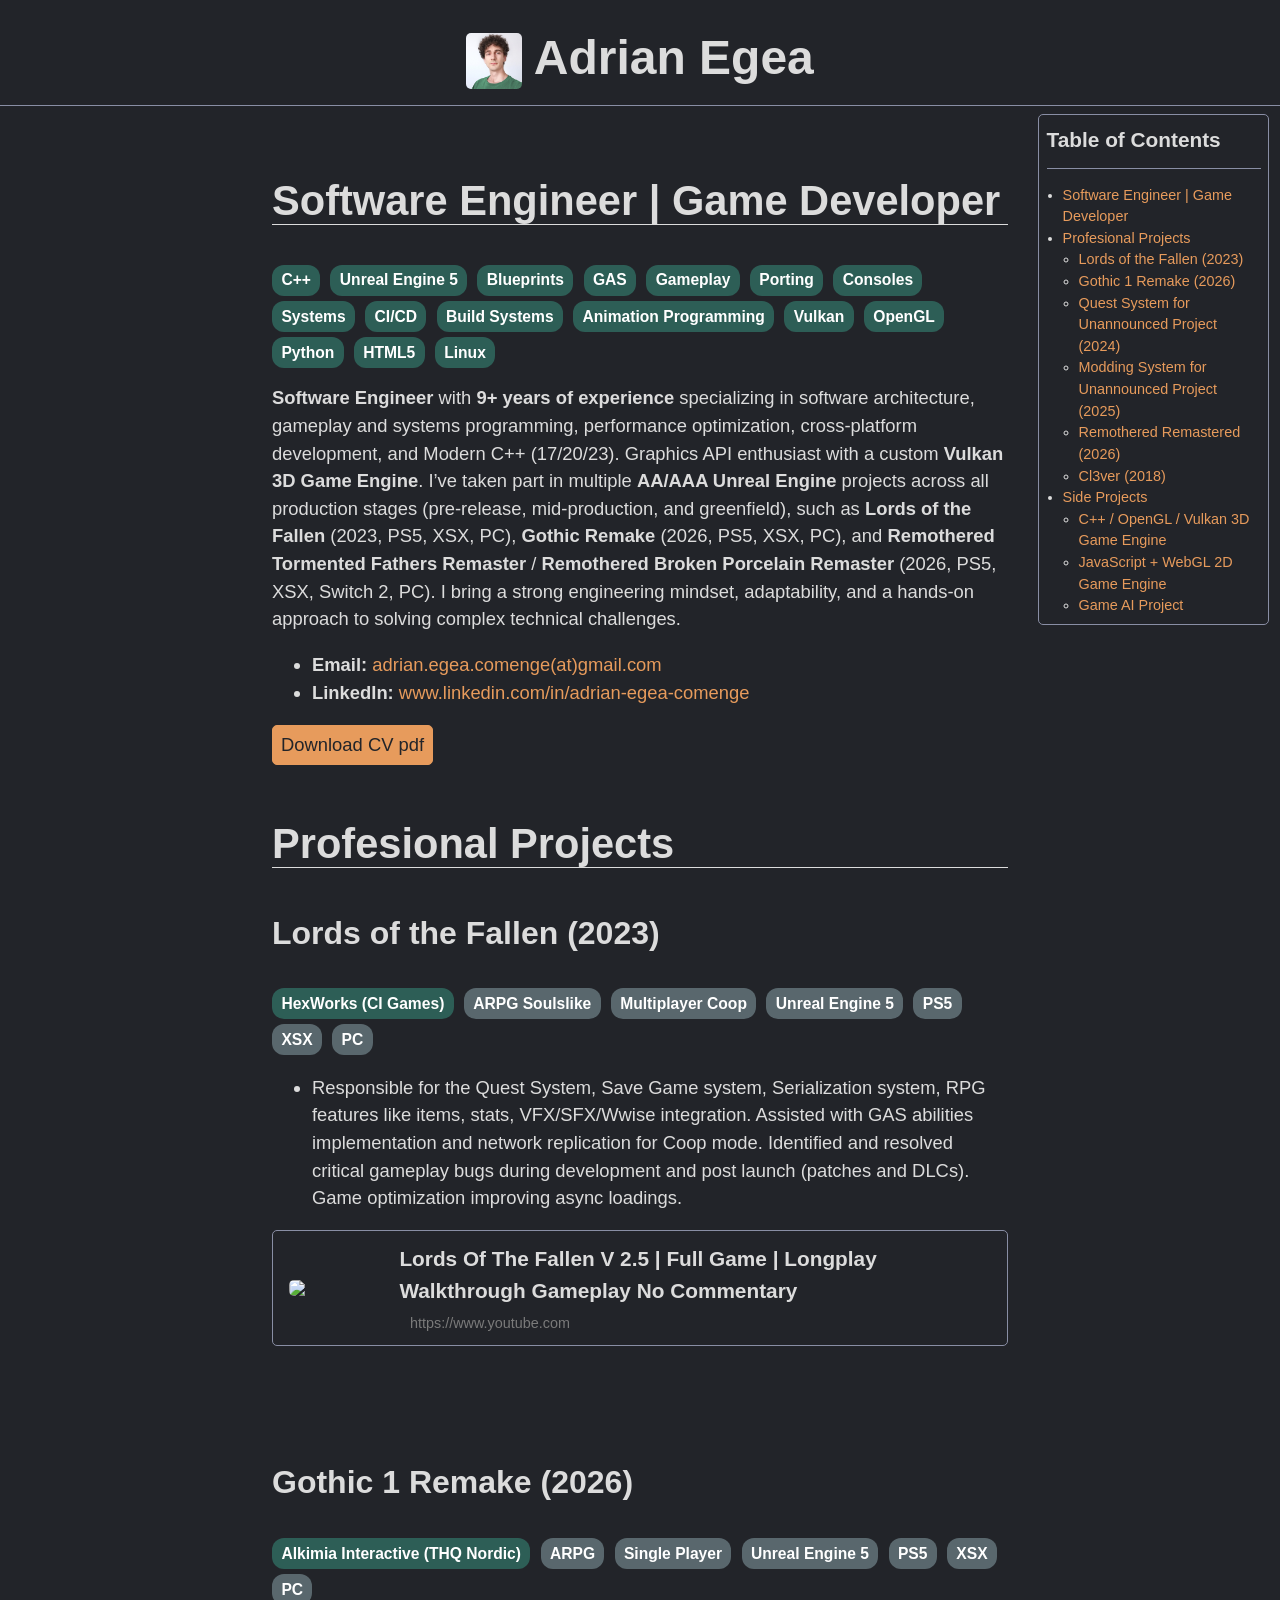
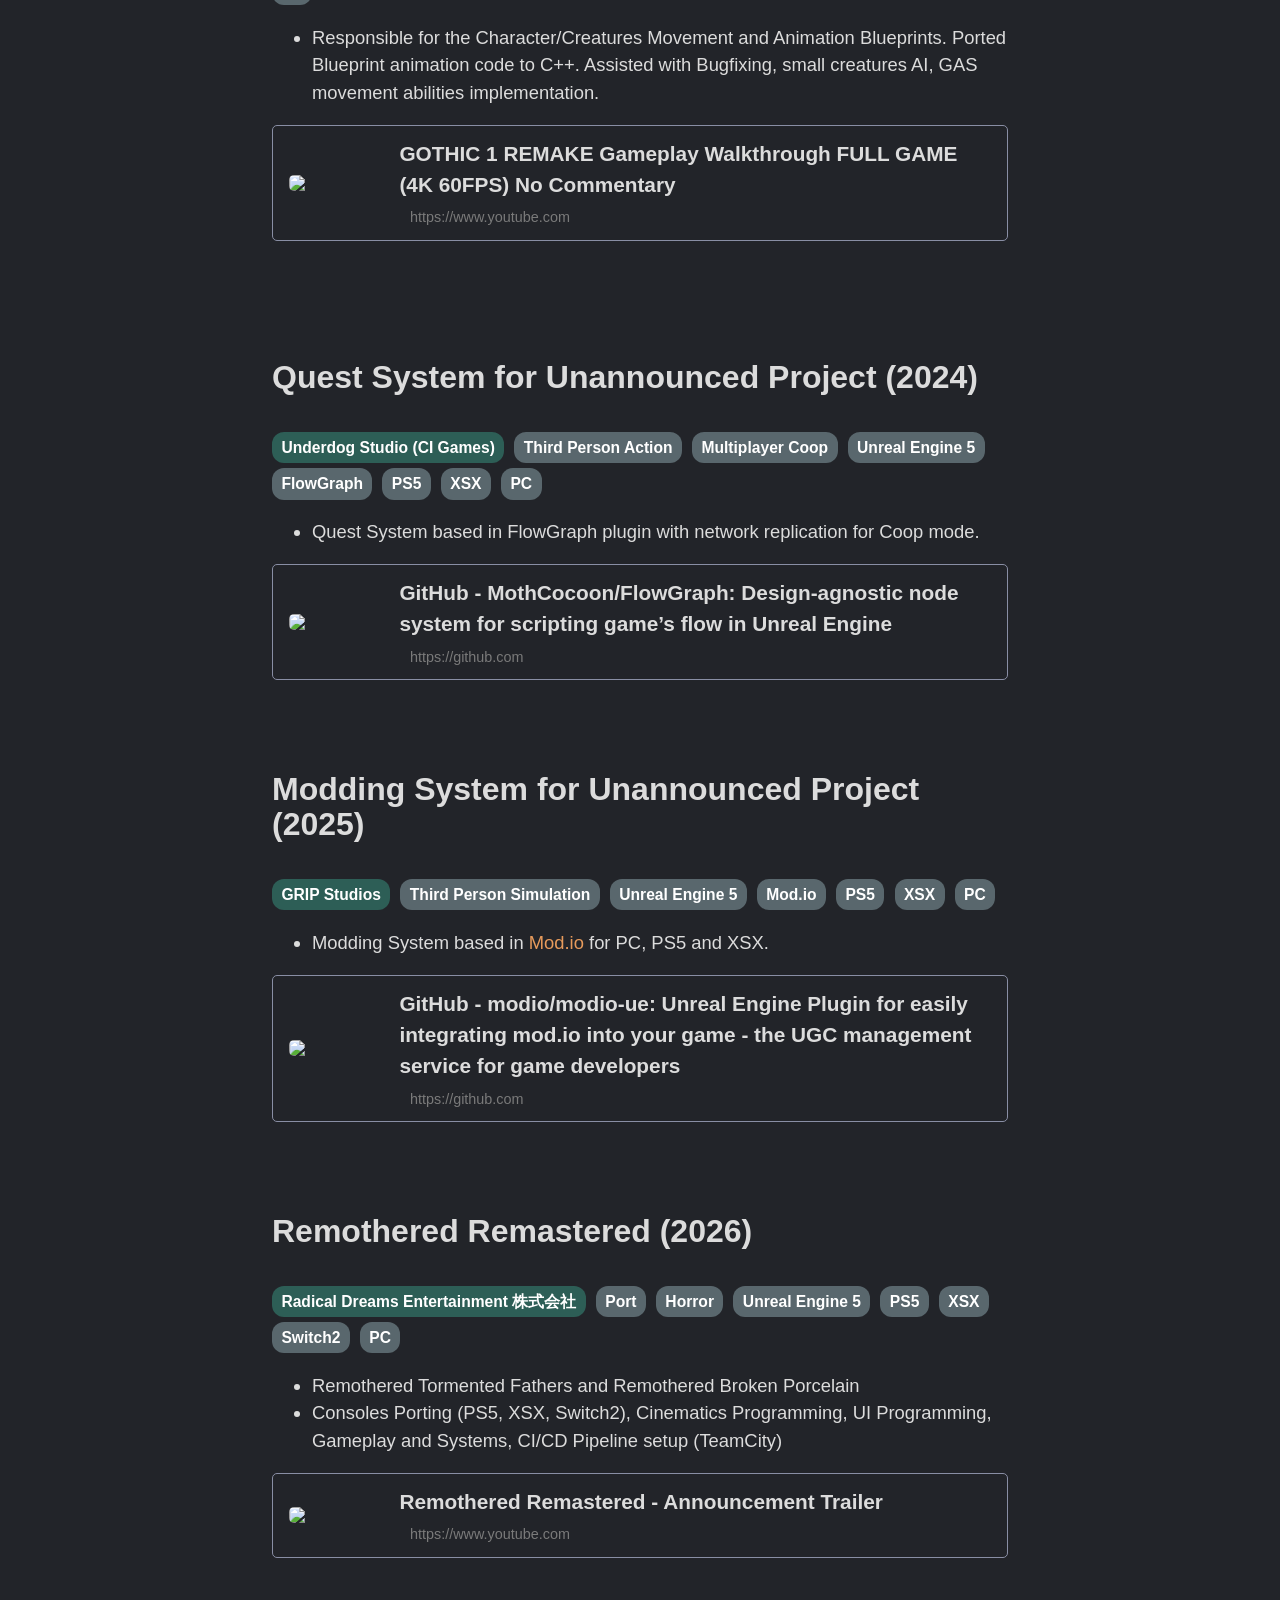
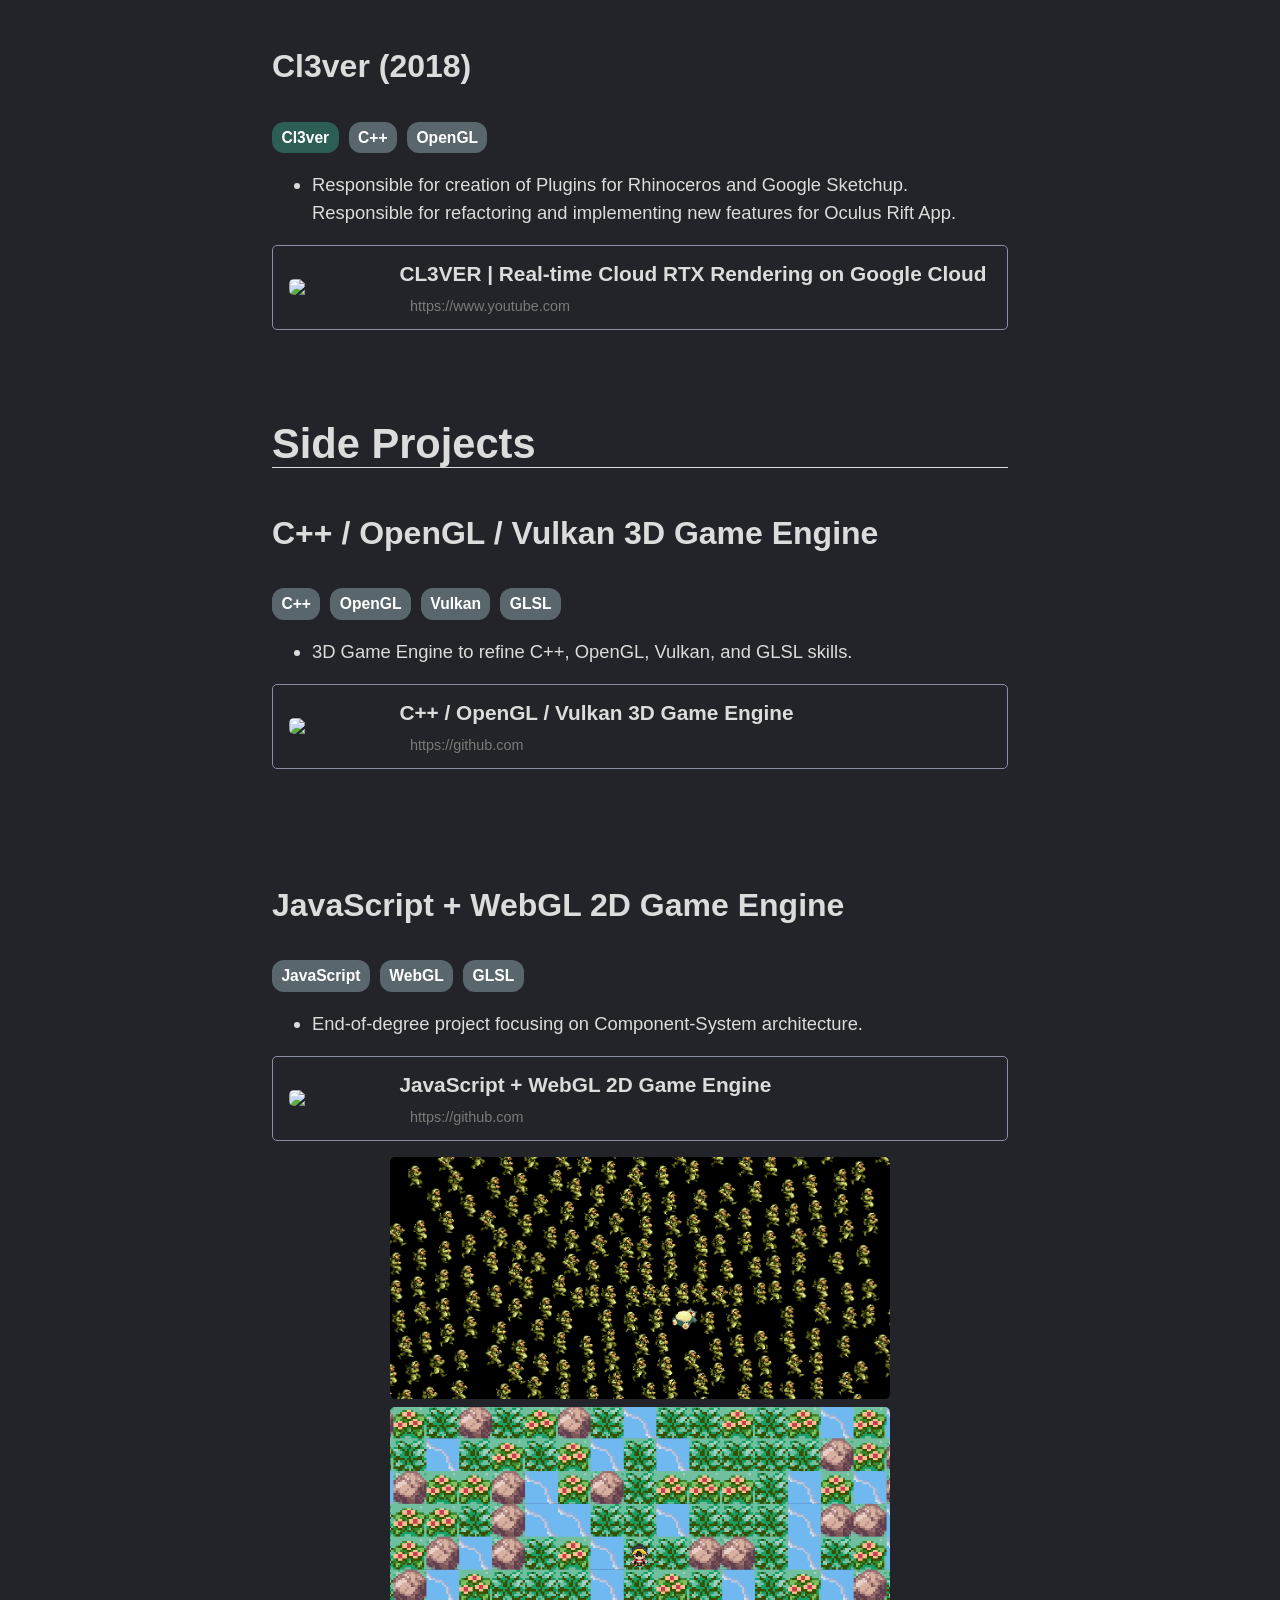
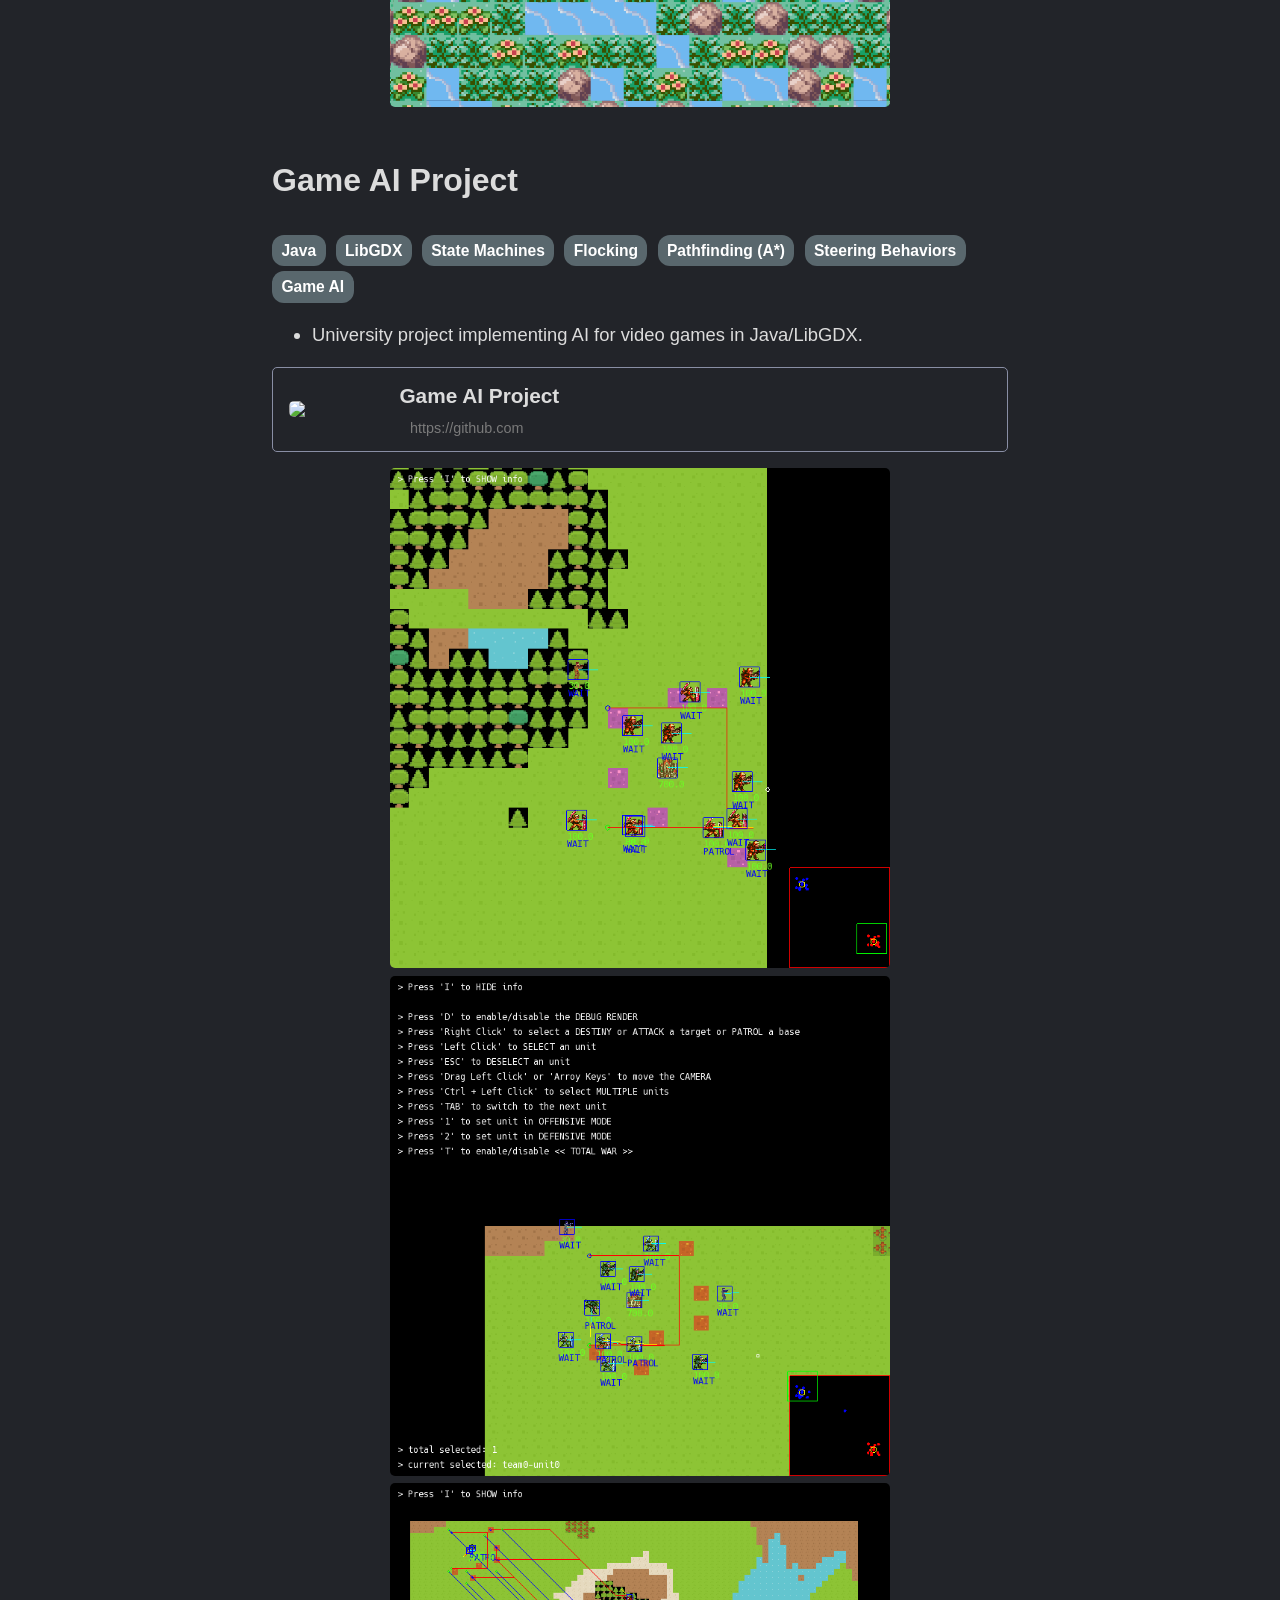
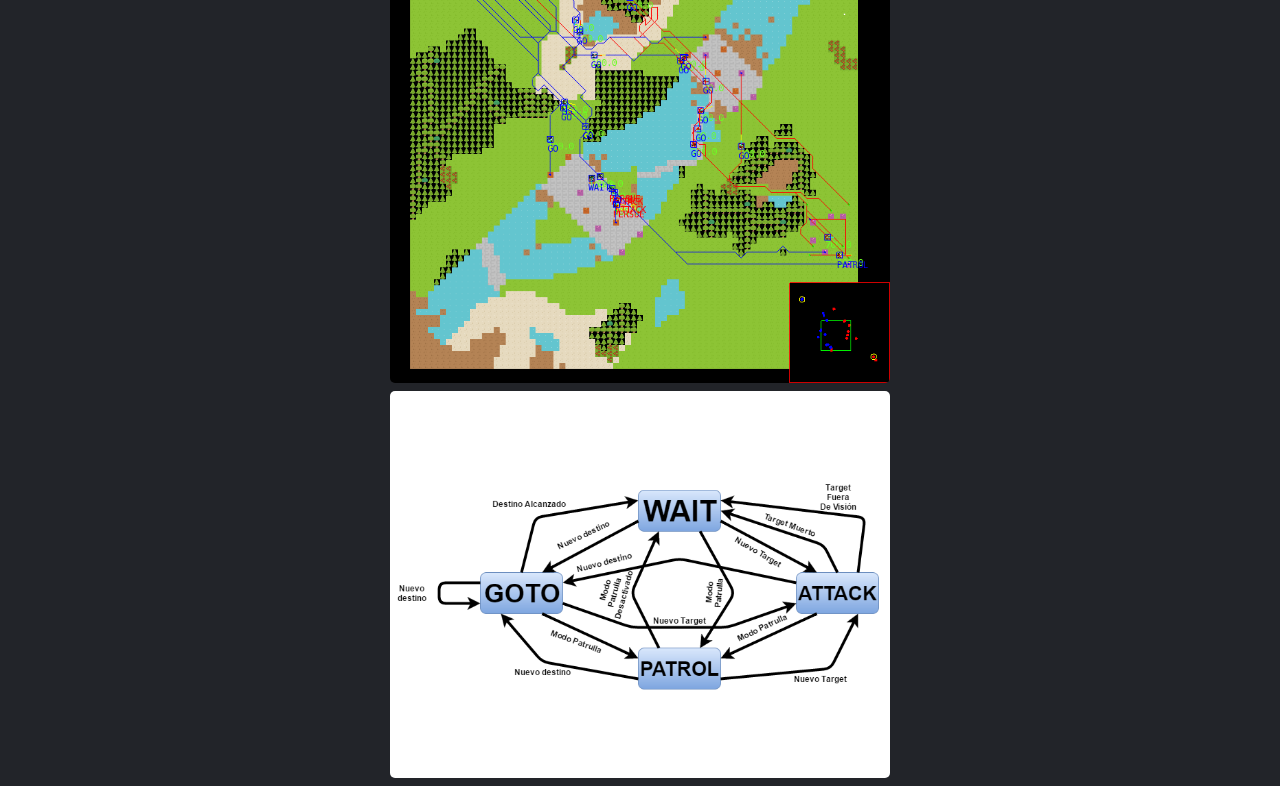
==== index.html @ d38cf00e "update" ====
<!DOCTYPE html>
    <html>

    <head>
        <meta charset="UTF-8">
        <meta name="viewport" content="width=device-width, initial-scale=1.0">
        <meta name="keywords" content="Software Engineer, Games Developer, Unreal Engine 5, UE5, Unreal Engine 4, UE4, C++, Modern C++, C++17, C++20, C++23, Unreal Blueprints, Gameplay Programmer, Systems Programmer, Software Architect, Lead Programmer, AAA Game Development, Console Integration, PS5, PlayStation 5, Xbox Series X, XSX, Steam, Unreal GAS, GAS, Gameplay Ability System, Modding System, Mutable System, Quests System, Save Game System, Serialization System, Networking, Multiplayer, Engine Programming, Graphics Developer, OpenGL, Vulkan, WebGL, GLSL, Shaders, Rendering, Wwise, Niagara, Animation Blueprints, Game Engine Development, Lords of the Fallen, Gothic Remake, AI, Artificial Intelligence, Pathfinding, A*, State Machines, Git, Perforce, Plastic SCM, Jenkins, CMake, Linux, Python, JavaScript, Java, PHP, Android Development, BSc Computer Science"><title>Adrian Egea | Portfolio</title>
        <meta name="robots" content="noai, noimageai" />
        <link rel="stylesheet" href="base.css">
        <link rel="stylesheet" href="portfolio.css">
    </head>

    <body>
    <header><h1 id="header_title"><a href="/"><img src="attachments/profile.jpeg" class="header-icon"> Adrian Egea</a></h1></header>
    
    
    <div class="sidebar sidebar-right mobile"><details><summary class="sidebar-title">Table of Contents</summary><div class="toc">
<ul>
<li><a href="#software-engineer-game-developer">Software Engineer | Game Developer</a></li>
<li><a href="#profesional-projects">Profesional Projects</a><ul>
<li><a href="#lords-of-the-fallen-2023">Lords of the Fallen (2023)</a></li>
<li><a href="#gothic-1-remake-2026">Gothic 1 Remake (2026)</a></li>
<li><a href="#quest-system-for-unannounced-project-2024">Quest System for Unannounced Project (2024)</a></li>
<li><a href="#modding-system-for-unannounced-project-2025">Modding System for Unannounced Project (2025)</a></li>
<li><a href="#remothered-remastered-2026">Remothered Remastered (2026)</a></li>
<li><a href="#cl3ver-2018">Cl3ver (2018)</a></li>
</ul>
</li>
<li><a href="#side-projects">Side Projects</a><ul>
<li><a href="#c-opengl-vulkan-3d-game-engine">C++ / OpenGL / Vulkan 3D Game Engine</a></li>
<li><a href="#javascript-webgl-2d-game-engine">JavaScript + WebGL 2D Game Engine</a></li>
<li><a href="#game-ai-project">Game AI Project</a></li>
</ul>
</li>
</ul>
</div>
</details></div>
    
    <main><h2 id="software-engineer-game-developer"><a href="#software-engineer--game-developer">Software Engineer | Game Developer</a></h2>
<p><span class="badge badge-portfolio-primary">C++</span>
<span class="badge badge-portfolio-primary">Unreal Engine 5</span>
<span class="badge badge-portfolio-primary">Blueprints</span>
<span class="badge badge-portfolio-primary">GAS</span>
<span class="badge badge-portfolio-primary">Gameplay</span>
<span class="badge badge-portfolio-primary">Porting</span>
<span class="badge badge-portfolio-primary">Consoles</span>
<span class="badge badge-portfolio-primary">Systems</span>
<span class="badge badge-portfolio-primary">CI/CD</span>
<span class="badge badge-portfolio-primary">Build Systems</span>
<span class="badge badge-portfolio-primary">Animation Programming</span>
<span class="badge badge-portfolio-primary">Vulkan</span>
<span class="badge badge-portfolio-primary">OpenGL</span>
<span class="badge badge-portfolio-primary">Python</span>
<span class="badge badge-portfolio-primary">HTML5</span>
<span class="badge badge-portfolio-primary">Linux</span></p>
<p><strong>Software Engineer</strong> with <strong>9+ years of experience</strong> specializing in software architecture, gameplay and systems programming, performance optimization, cross-platform development, and Modern C++ (17/20/23). Graphics API enthusiast with a custom <strong>Vulkan 3D Game Engine</strong>. I’ve taken part in multiple <strong>AA/AAA Unreal Engine</strong> projects across all production stages (pre-release, mid-production, and greenfield), such as <strong>Lords of the Fallen</strong> (2023, PS5, XSX, PC), <strong>Gothic Remake</strong> (2026, PS5, XSX, PC), and <strong>Remothered Tormented Fathers Remaster</strong> / <strong>Remothered Broken Porcelain Remaster</strong> (2026, PS5, XSX, Switch 2, PC). I bring a strong engineering mindset, adaptability, and a hands-on approach to solving complex technical challenges.</p>
<ul>
<li><strong>Email:</strong> <a href="adrian.egea.comenge(at)gmail.com">adrian.egea.comenge(at)gmail.com</a></li>
<li><strong>LinkedIn:</strong> <a href="https://www.linkedin.com/in/adrian-egea-comenge">www.linkedin.com/in/adrian-egea-comenge</a></li>
</ul>
<p><a href="./attachments/CV-AdrianEgea.pdf" target="_blank" rel="noopener noreferrer">
  <button type="button">Download CV pdf</button>
</a></p>
<h2 id="profesional-projects"><a href="#profesional-projects">Profesional Projects</a></h2>
<h3 id="lords-of-the-fallen-2023"><a href="#lords-of-the-fallen-2023">Lords of the Fallen (2023)</a></h3>
<p><span class="badge badge-portfolio-primary">HexWorks (CI Games)</span>
<span class="badge badge-portfolio-secondary">ARPG Soulslike</span>
<span class="badge badge-portfolio-secondary">Multiplayer Coop</span>
<span class="badge badge-portfolio-secondary">Unreal Engine 5</span>
<span class="badge badge-portfolio-secondary">PS5</span>
<span class="badge badge-portfolio-secondary">XSX</span>
<span class="badge badge-portfolio-secondary">PC</span></p>
<ul>
<li>Responsible for the Quest System, Save Game system, Serialization system, RPG features like items, stats, VFX/SFX/Wwise integration. Assisted with GAS abilities implementation and network replication for Coop mode. Identified and resolved critical gameplay bugs during development and post launch (patches and DLCs). Game optimization improving async loadings.</li>
</ul>
<article class="card-container"><a href="https://www.youtube.com/watch?v=JsdvaonJiLk" target="_blank" rel="noopener noreferrer" class="card-link"><div class="card-image-container"><img src="https://img.youtube.com/vi/JsdvaonJiLk/hqdefault.jpg" loading="lazy"></div><div class="card-content"><p class="card-title">Lords Of The Fallen V 2.5 | Full Game | Longplay Walkthrough Gameplay No Commentary</p><div class="card-base-url-container"><img src="https://www.google.com/s2/favicons?sz=128&domain=www.youtube.com" class="card-favicon" loading="lazy"><p class="card-base-url">https://www.youtube.com</p></div></div></a></article>

<div align="center">
    <img src="https://blog.playstation.com/tachyon/2023/08/d0e9fe568fd2c021f5593b0225249b29a8d36c4d.jpg?resize=1088%2C612&crop_strategy=smart&zoom=0.99" alt=""/>
</div>

<div align="center">
    <img src="https://lordsofthefallen2023.com/wp-content/uploads/2023/02/The_Lords_of_the_Fallen_Lighteaper_CC-1280x720.jpg" alt="" width="500px"/> 
    <img src="https://lordsofthefallen2023.com/wp-content/uploads/2023/03/Lords_of_the_Fallen_Sywalk_Umbral-1280x718.jpg" alt="" width="500px"/> 
    <img src="https://media3.giphy.com/media/v1.Y2lkPTc5MGI3NjExcjgxaG5lMndzNTk4bjY0eDhmazQ3YXkyOG1odHhrbGVnZGVubjZtayZlcD12MV9pbnRlcm5hbF9naWZfYnlfaWQmY3Q9Zw/9hPUbOLbyk2lzXRZEn/giphy.gif" alt=""/> 
    <img src="https://media0.giphy.com/media/v1.Y2lkPTc5MGI3NjExOGsyMjk2ejlmNTdzbnFxaDIxbHU4aTZ0cXZzenJzbjI5aG9nbWswbCZlcD12MV9pbnRlcm5hbF9naWZfYnlfaWQmY3Q9Zw/UbUzFFzIitvAxfbk1t/giphy.gif" alt=""/>
    <img src="https://media3.giphy.com/media/v1.Y2lkPTc5MGI3NjExM2s3aDh6bm9hNTNweGlxOGd0OTh1Nmc2aW1zdThiejM0eGI4bHdlbiZlcD12MV9pbnRlcm5hbF9naWZfYnlfaWQmY3Q9Zw/Te3Et5qMsiDp40zUs3/giphy.gif" alt=""/>
    <img src="https://media.giphy.com/media/v1.Y2lkPWVjZjA1ZTQ3ZHRic3Vmcnh4aTkzcDAwdmNscDNldzhja21zbmlvY243enUyYmFlMiZlcD12MV9naWZzX3NlYXJjaCZjdD1n/bRiwHwKDkwxfqHXutV/giphy.gif" alt=""/>
</div>

<h3 id="gothic-1-remake-2026"><a href="#gothic-1-remake-2026">Gothic 1 Remake (2026)</a></h3>
<p><span class="badge badge-portfolio-primary">Alkimia Interactive (THQ Nordic)</span>
<span class="badge badge-portfolio-secondary">ARPG</span>
<span class="badge badge-portfolio-secondary">Single Player</span>
<span class="badge badge-portfolio-secondary">Unreal Engine 5</span>
<span class="badge badge-portfolio-secondary">PS5</span>
<span class="badge badge-portfolio-secondary">XSX</span>
<span class="badge badge-portfolio-secondary">PC</span></p>
<ul>
<li>Responsible for the Character/Creatures Movement and Animation Blueprints. Ported Blueprint animation code to C++. Assisted with Bugfixing, small creatures AI, GAS movement abilities implementation.</li>
</ul>
<article class="card-container"><a href="https://www.youtube.com/watch?v=rtLSazl7pd8" target="_blank" rel="noopener noreferrer" class="card-link"><div class="card-image-container"><img src="https://img.youtube.com/vi/rtLSazl7pd8/hqdefault.jpg" loading="lazy"></div><div class="card-content"><p class="card-title">GOTHIC 1 REMAKE Gameplay Walkthrough FULL GAME (4K 60FPS) No Commentary</p><div class="card-base-url-container"><img src="https://www.google.com/s2/favicons?sz=128&domain=www.youtube.com" class="card-favicon" loading="lazy"><p class="card-base-url">https://www.youtube.com</p></div></div></a></article>

<div align="center">
    <img src="https://gothic.thqnordic.com/_next/image?url=%2Fgame-sites%2Fgothic%2Feditions%2Fstandard-edition.png&w=1920&q=75" alt=""/> 
</div>

<div align="center">
    <img src="https://gothic.thqnordic.com/_next/image?url=%2Fgame-sites%2Fgothic%2Fcontent%2Fscreenshots%2Fscreenshot-11.png&w=1920&q=75" alt="" width="500px"/>
    <img src="https://gothic.thqnordic.com/_next/image?url=%2Fgame-sites%2Fgothic%2Fcontent%2Fscreenshots%2Fscreenshot-04.jpg&w=1920&q=75" alt="" width="500px"/> 
    <img src="https://media.giphy.com/media/v1.Y2lkPTc5MGI3NjExangwZ2k4ZHgxN29ta3Qyb2trZmZwbWRicWdkNWZyY25xN3RjbnZrZiZlcD12MV9naWZzX3NlYXJjaCZjdD1n/SBbwoJPWVvClwoHh9u/giphy.gif" alt=""/> 
    <img src="https://64.media.tumblr.com/cbfb33c64b1cbba60ef44e08a3f4196b/1b20cfc30b82c9ce-62/s540x810/3f2e2732e011ca0fb92a2950ab5d27434e3647ea.gifv" alt=""/>
    <img src="https://media.giphy.com/media/v1.Y2lkPTc5MGI3NjExangwZ2k4ZHgxN29ta3Qyb2trZmZwbWRicWdkNWZyY25xN3RjbnZrZiZlcD12MV9naWZzX3NlYXJjaCZjdD1n/Pgd0tVhbtwr5NurOjo/giphy.gif" alt=""/>
    <img src="https://media.giphy.com/media/v1.Y2lkPTc5MGI3NjExangwZ2k4ZHgxN29ta3Qyb2trZmZwbWRicWdkNWZyY25xN3RjbnZrZiZlcD12MV9naWZzX3NlYXJjaCZjdD1n/XpLgxt9eeSiIPKXh6U/giphy.gif" alt=""/>
</div>

<h3 id="quest-system-for-unannounced-project-2024"><a href="#quest-system-for-unannounced-project-2024">Quest System for Unannounced Project (2024)</a></h3>
<p><span class="badge badge-portfolio-primary">Underdog Studio (CI Games)</span>
<span class="badge badge-portfolio-secondary">Third Person Action</span>
<span class="badge badge-portfolio-secondary">Multiplayer Coop</span>
<span class="badge badge-portfolio-secondary">Unreal Engine 5</span>
<span class="badge badge-portfolio-secondary">FlowGraph</span>
<span class="badge badge-portfolio-secondary">PS5</span>
<span class="badge badge-portfolio-secondary">XSX</span>
<span class="badge badge-portfolio-secondary">PC</span></p>
<ul>
<li>Quest System based in FlowGraph plugin with network replication for Coop mode.</li>
</ul>
<article class="card-container"><a href="https://github.com/MothCocoon/FlowGraph" target="_blank" rel="noopener noreferrer" class="card-link"><div class="card-image-container"><img src="https://opengraph.githubassets.com/1/MothCocoon/FlowGraph" loading="lazy"></div><div class="card-content"><p class="card-title">GitHub - MothCocoon/FlowGraph: Design-agnostic node system for scripting game’s flow in Unreal Engine</p><div class="card-base-url-container"><img src="https://www.google.com/s2/favicons?sz=128&domain=github.com" class="card-favicon" loading="lazy"><p class="card-base-url">https://github.com</p></div></div></a></article>

<div align="center">
    <img src="https://www.gamespot.com/wp-content/uploads/original/1601/16018044/3833044-unrealengine.jpg" width="500px" alt=""/> 
    <img src="https://repository-images.githubusercontent.com/351138286/e9906d80-8cc3-11eb-8ae0-3ed530fea978" width="500px" alt=""/> 
</div>

<h3 id="modding-system-for-unannounced-project-2025"><a href="#modding-system-for-unannounced-project-2025">Modding System for Unannounced Project (2025)</a></h3>
<p><span class="badge badge-portfolio-primary">GRIP Studios</span>
<span class="badge badge-portfolio-secondary">Third Person Simulation</span>
<span class="badge badge-portfolio-secondary">Unreal Engine 5</span>
<span class="badge badge-portfolio-secondary">Mod.io</span>
<span class="badge badge-portfolio-secondary">PS5</span>
<span class="badge badge-portfolio-secondary">XSX</span>
<span class="badge badge-portfolio-secondary">PC</span></p>
<ul>
<li>Modding System based in <a href="https://mod.io/">Mod.io</a> for PC, PS5 and XSX.</li>
</ul>
<article class="card-container"><a href="https://github.com/modio/modio-ue" target="_blank" rel="noopener noreferrer" class="card-link"><div class="card-image-container"><img src="https://opengraph.githubassets.com/1/modio/modio-ue" loading="lazy"></div><div class="card-content"><p class="card-title">GitHub - modio/modio-ue: Unreal Engine Plugin for easily integrating mod.io into your game - the UGC management service for game developers</p><div class="card-base-url-container"><img src="https://www.google.com/s2/favicons?sz=128&domain=github.com" class="card-favicon" loading="lazy"><p class="card-base-url">https://github.com</p></div></div></a></article>

<div align="center">
    <img src="https://www.gamespot.com/wp-content/uploads/original/1601/16018044/3833044-unrealengine.jpg" width="500px" alt=""/> 
    <img src="https://mod.io/images/thumbnail.jpg" width="500px" alt=""/> 
</div>

<h3 id="remothered-remastered-2026"><a href="#remothered-remastered-2026">Remothered Remastered (2026)</a></h3>
<p><span class="badge badge-portfolio-primary">Radical Dreams Entertainment 株式会社</span>
<span class="badge badge-portfolio-secondary">Port</span>
<span class="badge badge-portfolio-secondary">Horror</span>
<span class="badge badge-portfolio-secondary">Unreal Engine 5</span>
<span class="badge badge-portfolio-secondary">PS5</span>
<span class="badge badge-portfolio-secondary">XSX</span>
<span class="badge badge-portfolio-secondary">Switch2</span>
<span class="badge badge-portfolio-secondary">PC</span></p>
<ul>
<li>Remothered Tormented Fathers and Remothered Broken Porcelain</li>
<li>Consoles Porting (PS5, XSX, Switch2), Cinematics Programming, UI Programming, Gameplay and Systems, CI/CD Pipeline setup (TeamCity)</li>
</ul>
<article class="card-container"><a href="https://www.youtube.com/watch?v=Ju3fe6C96uA" target="_blank" rel="noopener noreferrer" class="card-link"><div class="card-image-container"><img src="https://img.youtube.com/vi/Ju3fe6C96uA/hqdefault.jpg" loading="lazy"></div><div class="card-content"><p class="card-title">Remothered Remastered - Announcement Trailer</p><div class="card-base-url-container"><img src="https://www.google.com/s2/favicons?sz=128&domain=www.youtube.com" class="card-favicon" loading="lazy"><p class="card-base-url">https://www.youtube.com</p></div></div></a></article>

<div align="center">
    <img src="https://encrypted-tbn0.gstatic.com/images?q=tbn:ANd9GcTt9x97FQPYRSSqTXFOSmzA2UPeRf856IxqqHH0EZM5PCxGVzwk1PktcL5U&s=10" width="500px" alt=""/> 
    <img src="https://assets-prd.ignimgs.com/2026/07/03/broken-porcelain-remastered-button-1783082910467.jpg?crop=1%3A1%2Csmart&format=jpg&auto=webp&quality=80" width="500px" alt=""/> 
    <img src="https://gamecritics.com/wp-content/uploads/2018/08/Remothered-01.jpg" width="500px" alt=""/> 
    <img src="https://s.pacn.ws/1/p/1g5/938893.5.jpg?v=thlcor&width=1920" width="500px" alt=""/> 
</div>

<h3 id="cl3ver-2018"><a href="#cl3ver-2018">Cl3ver (2018)</a></h3>
<p><span class="badge badge-portfolio-primary">Cl3ver</span>
<span class="badge badge-portfolio-secondary">C++</span>
<span class="badge badge-portfolio-secondary">OpenGL</span></p>
<ul>
<li>Responsible for creation of Plugins for Rhinoceros and Google Sketchup. Responsible for refactoring and implementing new features for Oculus Rift App.</li>
</ul>
<article class="card-container"><a href="https://www.youtube.com/watch?v=C3ntpWgNbGw" target="_blank" rel="noopener noreferrer" class="card-link"><div class="card-image-container"><img src="https://img.youtube.com/vi/C3ntpWgNbGw/hqdefault.jpg" loading="lazy"></div><div class="card-content"><p class="card-title">CL3VER | Real-time Cloud RTX Rendering on Google Cloud</p><div class="card-base-url-container"><img src="https://www.google.com/s2/favicons?sz=128&domain=www.youtube.com" class="card-favicon" loading="lazy"><p class="card-base-url">https://www.youtube.com</p></div></div></a></article>

<div align="center">
    <img src="https://aecmag.com/wp-content/uploads/2014/12/CL3VER.png" width="500px" alt=""/> 
    <img src="https://www.barcinno.com/wp-content/uploads/2014/12/Cl3ver-editor-launch.jpg" width="500px" alt=""/> 
</div>

<h2 id="side-projects"><a href="#side-projects">Side Projects</a></h2>
<h3 id="c-opengl-vulkan-3d-game-engine"><a href="#c--opengl--vulkan-3d-game-engine"><strong>C++ / OpenGL / Vulkan 3D Game Engine</strong></a></h3>
<p><span class="badge badge-portfolio-secondary">C++</span>
<span class="badge badge-portfolio-secondary">OpenGL</span>
<span class="badge badge-portfolio-secondary">Vulkan</span>
<span class="badge badge-portfolio-secondary">GLSL</span></p>
<ul>
<li>3D Game Engine to refine C++, OpenGL, Vulkan, and GLSL skills.</li>
</ul>
<article class="card-container"><a href="https://github.com/adrianensis/ForestEngine" target="_blank" rel="noopener noreferrer" class="card-link"><div class="card-image-container"><img src="https://opengraph.githubassets.com/1/adrianensis/ForestEngine" loading="lazy"></div><div class="card-content"><p class="card-title">C++ / OpenGL / Vulkan 3D Game Engine</p><div class="card-base-url-container"><img src="https://www.google.com/s2/favicons?sz=128&domain=github.com" class="card-favicon" loading="lazy"><p class="card-base-url">https://github.com</p></div></div></a></article>

<div align="center">
    <img src="./attachments/engine/anim.gif" width="500px" alt=""/> 
    <img src="./attachments/engine/brainFix.gif" width="500px" alt=""/> 
    <img src="./attachments/engine/gltf.gif" width="500px" alt=""/> 
    <img src="./attachments/engine/pbr.gif" width="500px" alt=""/> 
</div>

<div align="center">
    <img src="./attachments/engine/45.gif" width="500px" alt=""/> 
    <img src="./attachments/engine/60.gif" width="500px" alt=""/> 
    <img src="./attachments/engine/70.gif" width="500px" alt=""/> 
    <img src="./attachments/engine/94.gif" width="500px" alt=""/>
</div>

<h3 id="javascript-webgl-2d-game-engine"><a href="#javascript--webgl-2d-game-engine"><strong>JavaScript + WebGL 2D Game Engine</strong></a></h3>
<p><span class="badge badge-portfolio-secondary">JavaScript</span>
<span class="badge badge-portfolio-secondary">WebGL</span>
<span class="badge badge-portfolio-secondary">GLSL</span></p>
<ul>
<li>End-of-degree project focusing on Component-System architecture.</li>
</ul>
<article class="card-container"><a href="https://github.com/adrianensis/ThiefEngine" target="_blank" rel="noopener noreferrer" class="card-link"><div class="card-image-container"><img src="https://opengraph.githubassets.com/1/adrianensis/ThiefEngine" loading="lazy"></div><div class="card-content"><p class="card-title">JavaScript + WebGL 2D Game Engine</p><div class="card-base-url-container"><img src="https://www.google.com/s2/favicons?sz=128&domain=github.com" class="card-favicon" loading="lazy"><p class="card-base-url">https://github.com</p></div></div></a></article>

<div align="center">
    <img src="./attachments/engine/test3.png" width="500px" alt=""/> 
    <img src="./attachments/engine/test4.png" width="500px" alt=""/>
</div>

<h3 id="game-ai-project"><a href="#game-ai-project"><strong>Game AI Project</strong></a></h3>
<p><span class="badge badge-portfolio-secondary">Java</span>
<span class="badge badge-portfolio-secondary">LibGDX</span>
<span class="badge badge-portfolio-secondary">State Machines</span>
<span class="badge badge-portfolio-secondary">Flocking</span>
<span class="badge badge-portfolio-secondary">Pathfinding (A*)</span>
<span class="badge badge-portfolio-secondary">Steering Behaviors</span>
<span class="badge badge-portfolio-secondary">Game AI</span></p>
<ul>
<li>University project implementing AI for video games in Java/LibGDX.</li>
</ul>
<article class="card-container"><a href="https://github.com/adrianensis/Artificial-Intelligence-Videogames-2016" target="_blank" rel="noopener noreferrer" class="card-link"><div class="card-image-container"><img src="https://opengraph.githubassets.com/1/adrianensis/Artificial-Intelligence-Videogames-2016" loading="lazy"></div><div class="card-content"><p class="card-title">Game AI Project</p><div class="card-base-url-container"><img src="https://www.google.com/s2/favicons?sz=128&domain=github.com" class="card-favicon" loading="lazy"><p class="card-base-url">https://github.com</p></div></div></a></article>

<div align="center">
    <img src="./attachments/game_ai/IAV1.png" width="500px" alt=""/> 
    <img src="./attachments/game_ai/IAV2.png" width="500px" alt=""/> 
    <img src="./attachments/game_ai/IAV3.png" width="500px" alt=""/> 
    <img src="./attachments/game_ai/IAV4.png" width="500px" alt=""/>
</div></main>
    <div class="sidebar sidebar-right desktop"><h3 class="sidebar-title">Table of Contents</h3><hr><div class="toc">
<ul>
<li><a href="#software-engineer-game-developer">Software Engineer | Game Developer</a></li>
<li><a href="#profesional-projects">Profesional Projects</a><ul>
<li><a href="#lords-of-the-fallen-2023">Lords of the Fallen (2023)</a></li>
<li><a href="#gothic-1-remake-2026">Gothic 1 Remake (2026)</a></li>
<li><a href="#quest-system-for-unannounced-project-2024">Quest System for Unannounced Project (2024)</a></li>
<li><a href="#modding-system-for-unannounced-project-2025">Modding System for Unannounced Project (2025)</a></li>
<li><a href="#remothered-remastered-2026">Remothered Remastered (2026)</a></li>
<li><a href="#cl3ver-2018">Cl3ver (2018)</a></li>
</ul>
</li>
<li><a href="#side-projects">Side Projects</a><ul>
<li><a href="#c-opengl-vulkan-3d-game-engine">C++ / OpenGL / Vulkan 3D Game Engine</a></li>
<li><a href="#javascript-webgl-2d-game-engine">JavaScript + WebGL 2D Game Engine</a></li>
<li><a href="#game-ai-project">Game AI Project</a></li>
</ul>
</li>
</ul>
</div>
</div>
    
    
<button onclick="window.scrollTo({top: 0, behavior: 'smooth'});" id="go-up-button" class="go-up-button" title="Go up">go up ⬆️</button>
<script>
window.onscroll = function() {
    let btn = document.getElementById("go-up-button");
    if (document.body.scrollTop > 300 || document.documentElement.scrollTop > 300) {
        btn.style.display = "block";
    } else {
        btn.style.display = "none";
    }
};
</script>

    </body>
    </html>
---- base.css ----
/* Global variables. */
:root {
  /* Set sans-serif & mono fonts */
  --sans-font: -apple-system, BlinkMacSystemFont, "Avenir Next", Avenir,
    "Nimbus Sans L", Roboto, "Noto Sans", "Segoe UI", Arial, Helvetica,
    "Helvetica Neue", sans-serif;
  --mono-font: "Liberation Mono", "DejaVu Sans Mono", "Lucida Console", "Courier New", "JetBrains Mono", "Fira Code", "IBM Plex Mono", Consolas, Menlo, monospace;

  /* font-family: var(--mono-font); */
  font-family: var(--sans-font);
  font-size: 1rem;

  --standard-border-radius: 5px;

  /* Default (light) theme */
  --border-size: 1px;
  --border: #898EA4;
  
  --bg: #212121;
  --accent-bg: #2b2b2b;
  --text: #dcdcdc;
  --text-light: #ababab;
  --marked: #ffdd33;
  --accent: #54c55a;
  --visited: #626F47;
  --selected: #626F47;
  --accent-hover: #54c56b;
  --accent-text: var(--bg);
  --code: #F5ECD5;
  --date: #4fb694;
  --info: #F0BB78;
  --preformatted: #ccc;
  --disabled: #111;
}

/* Dark theme */
@media (prefers-color-scheme: dark) {
  :root {
    /* color-scheme: dark;
    --bg: #212121;
    --accent-bg: #2b2b2b;
    --text: #dcdcdc;
    --text-light: #ababab;
    --accent: #459143;
    --visited: #626F47;
    --accent-hover: #F5ECD5;
    --accent-text: var(--bg);
    --code: #F5ECD5;
    --date: #4fb694;
    --info: #F0BB78;
    --preformatted: #ccc;
    --disabled: #111; */

    /*
    --bg: #212121;
    --accent-bg: #2b2b2b;
    --text: #dcdcdc;
    --text-light: #ababab;
    --accent: #ffb300;
    --visited: #ff8800;
    --accent-hover: #ffe099;
    --accent-text: var(--bg);
    --code: #f06292;
    --date: #f78fa6;
    --preformatted: #ccc;
    --disabled: #111;
    */
  }
  /* Add a bit of transparency so light media isn't so glaring in dark mode */
  img,
  video {
    opacity: 0.8;
  }
}

/* Reset box-sizing */
*, *::before, *::after {
  box-sizing: border-box;
}

/* Reset default appearance */
textarea,
select,
input,
progress {
  appearance: none;
  -webkit-appearance: none;
  -moz-appearance: none;
}

html {
  /* Set the font globally */
  font-family: var(--sans-font);
  scroll-behavior: smooth;
}

/* Make the body a nice central block */
body {
  color: var(--text);
  background-color: var(--bg);
  font-size: 1.15rem;
  line-height: 1.5;
  display: grid;
  grid-template-columns: min(25em, 20%) 60% min(25em, 20%);
  margin: 0;
}
body > * {
  grid-column: 2;
}

@media only screen and (max-width: 600px) {
  body {
      grid-template-columns: 0% 100% 0%;
      font-size: 1rem;
  }
}

/* Make the header bg full width, but the content inline with body */
body > header {
  background-color: var(--accent-bg);
  border-bottom: var(--border-size) solid var(--border);
  text-align: center;
  padding: 0 0.5rem 0.5rem 0.5rem;
  margin-bottom: 0.5rem;
  grid-column: 1 / -1;
  /* position: sticky;
  top: 0; */
}

body > header > *:only-child {
  margin-block-start: 2rem;
}

body > header h1 {
  max-width: 1200px;
  margin: 1rem auto;
  margin-bottom: 0.5rem;

  align-items: center;
}

body > header h1 img {
    height: 3.5rem; /* Scales with the font size of the H1 */
    width: auto;
    vertical-align: middle;
}

body > header p {
  max-width: 40rem;
  margin: 0rem auto;
  font-size: 0.8rem;
  color: var(--text-light);
}

/* Add a little padding to ensure spacing is correct between content and header > nav */
main {
  padding-top: 1rem;
  padding-right: 1rem;
  padding-left: 1rem;
}

body > footer {
  margin-top: 4rem;
  padding: 2rem 1rem 1.5rem 1rem;
  color: var(--text-light);
  font-size: 0.9rem;
  text-align: center;
  border-top: var(--border-size) solid var(--border);
}

/* Format headers */
h1 {
  font-size: 3rem;
}

h2 {
  font-size: 2.6rem;
  margin-top: 3rem;
}

h3 {
  font-size: 2rem;
  margin-top: 3rem;
}

h4 {
  font-size: 1.44rem;
  margin-top: 1rem;
  margin-bottom: 1rem;
}

h5 {
  font-size: 1.15rem;
  margin-top: 1rem;
  margin-bottom: 1rem;
}

h6 {
  font-size: 0.96rem;
  margin-top: 1rem;
  margin-bottom: 1rem;
}

p {
  margin: 1rem 0;
}

/* Prevent long strings from overflowing container */
p, h1, h2, h3, h4, h5, h6 {
  overflow-wrap: break-word;
}

/* Fix line height when title wraps */
h1,
h2,
h3 {
  line-height: 1.1;
}

/* Reduce header size on mobile */
@media only screen and (max-width: 600px) {
  h1 {
    font-size: 2.5rem;
  }

  h2 {
    font-size: 2.1rem;
  }

  h3 {
    font-size: 1.75rem;
  }

  h4 {
    font-size: 1.25rem;
  }
}

/* Format links & buttons */
a {
  text-decoration: none;
}
a,
a:visited {
  color: var(--accent);
}

a:hover {
  text-decoration: underline;
}

h1 a, h2 a, h3 a, h4 a, h5 a, h6 a,
h1 a:visited, h2 a:visited, h3 a:visited, h4 a:visited, h5 a:visited, h6 a:visited {
  color: var(--text);
}

h1 a:hover, h2 a:hover, h3 a:hover, h4 a:hover, h5 a:hover, h6 a:hover {
  color: var(--accent-hover);
}

button,
.button,
a.button, /* extra specificity to override a */
input[type="submit"],
input[type="reset"],
input[type="button"] {
  border: var(--border-size) solid var(--accent);
  background-color: var(--accent);
  color: var(--accent-text);
  padding: 0.5rem 0.9rem;
  text-decoration: none;
  line-height: normal;
}

.button[aria-disabled="true"], 
input:disabled,
textarea:disabled,
select:disabled,
button[disabled] {
  cursor: not-allowed;
  background-color: var(--disabled);
  border-color: var(--disabled);
  color: var(--text-light);
}

input[type="range"] {
  padding: 0;
}

/* Set the cursor to '?' on an abbreviation and style the abbreviation to show that there is more information underneath */
abbr[title] {
  cursor: help;
  text-decoration-line: underline;
  text-decoration-style: dotted;
}

button:enabled:hover,
.button:not([aria-disabled="true"]):hover,
input[type="submit"]:enabled:hover,
input[type="reset"]:enabled:hover,
input[type="button"]:enabled:hover {
  background-color: var(--accent-hover);
  border-color: var(--accent-hover);
  cursor: pointer;
}

.button:focus-visible,
button:focus-visible:where(:enabled),
input:enabled:focus-visible:where(
  [type="submit"],
  [type="reset"],
  [type="button"]
) {
  outline: 2px solid var(--accent);
  outline-offset: 1px;
}

/* Format navigation */
header > nav {
  font-size: 1rem;
  line-height: 2;
  padding: 1rem 0 0 0;
}

/* Use flexbox to allow items to wrap, as needed */
header > nav ul,
header > nav ol {
  align-content: space-around;
  align-items: center;
  display: flex;
  flex-direction: row;
  flex-wrap: wrap;
  justify-content: center;
  list-style-type: none;
  margin: 0;
  padding: 0;
}

/* List items are inline elements, make them behave more like blocks */

header > nav ul li,
header > nav ol li {
  display: inline-block;
}

header > nav a,
header > nav a:visited {
  margin: 0 0.5rem 1rem 0.5rem;
  border: var(--border-size) solid var(--border);
  border-radius: var(--standard-border-radius);
  color: var(--text);
  display: inline-block;
  padding: 0.1rem 1rem;
  text-decoration: none;
}

header > nav a:hover,
header > nav a.current,
header > nav a[aria-current="page"],
header > nav a[aria-current="true"] {
  border-color: var(--accent);
  color: var(--accent);
  cursor: pointer;
}

/* Reduce nav side on mobile */
@media only screen and (max-width: 600px) {
  header > nav a {
    border: none;
    padding: 0;
    /* text-decoration: underline; */
    line-height: 1;
  }
}

/* Consolidate box styling */
aside, details, pre, progress {
  background-color: var(--accent-bg);
  border: var(--border-size) solid var(--border);
  border-radius: var(--standard-border-radius);
  margin-bottom: 1rem;
}

aside {
  font-size: 1rem;
  width: 30%;
  padding: 0 15px;
  margin-inline-start: 15px;
  float: right;
}
*[dir="rtl"] aside {
  float: left;
}

/* Make aside full-width on mobile */
@media only screen and (max-width: 600px) {
  aside {
    width: 100%;
    float: none;
    margin-inline-start: 0;
  }
}

article, fieldset, dialog {
  border: var(--border-size) solid var(--border);
  padding: 1rem;
  border-radius: var(--standard-border-radius);
  margin-bottom: 1rem;
  font-size: 0.9rem;
}

article h2:first-child,
section h2:first-child,
article h3:first-child,
section h3:first-child {
  /* margin-top: 1rem; */
}

section {
  border-top: var(--border-size) solid var(--border);
  border-bottom: var(--border-size) solid var(--border);
  padding: 2rem 1rem;
  margin: 3rem 0;
}

/* Don't double separators when chaining sections */
section + section,
section:first-child {
  border-top: 0;
  padding-top: 0;
}

section + section {
  margin-top: 0;
}

section:last-child {
  border-bottom: 0;
  padding-bottom: 0;
}

details {
  padding: 0.4em 0.4em;
}

summary {
  cursor:  pointer;
  margin-left: 0.2rem;
}

summary:hover {
  text-decoration: underline;
}


details[open] > summary + * {
  margin-top: 0;
}

details[open] > summary {
  margin-bottom: 0.5rem;
}

details[open] > :last-child {
  margin-bottom: 0;
}

/* Format tables */
table {
  border-collapse: collapse;
  margin: 1.5rem 0;
}

figure > table {
  width: max-content;
  margin: 0;
}

td,
th {
  border: var(--border-size) solid var(--border);
  text-align: start;
  padding: 0.5rem;
}

th {
  background-color: var(--accent-bg);
  font-weight: bold;
}

tr:nth-child(even) {
  /* Set every other cell slightly darker. Improves readability. */
  background-color: var(--accent-bg);
}

table caption {
  font-weight: bold;
  margin-bottom: 0.5rem;
}

/* Format forms */
textarea,
select,
input,
button,
.button {
  font-size: inherit;
  font-family: inherit;
  padding: 0.5rem;
  margin-bottom: 0.5rem;
  border-radius: var(--standard-border-radius);
  box-shadow: none;
  max-width: 100%;
  display: inline-block;
}
textarea,
select,
input {
  color: var(--text);
  background-color: var(--bg);
  border: var(--border-size) solid var(--border);
}
label {
  display: block;
}
textarea:not([cols]) {
  width: 100%;
}

/* Add arrow to drop-down */
select:not([multiple]) {
  background-image: linear-gradient(45deg, transparent 49%, var(--text) 51%),
    linear-gradient(135deg, var(--text) 51%, transparent 49%);
  background-position: calc(100% - 15px), calc(100% - 10px);
  background-size: 5px 5px, 5px 5px;
  background-repeat: no-repeat;
  padding-inline-end: 25px;
}
*[dir="rtl"] select:not([multiple]) {
  background-position: 10px, 15px;
}

/* checkbox and radio button style */
input[type="checkbox"],
input[type="radio"] {
  vertical-align: middle;
  position: relative;
  width: min-content;
}

input[type="checkbox"] + label,
input[type="radio"] + label {
  display: inline-block;
}

input[type="radio"] {
  border-radius: 100%;
}

input[type="checkbox"]:checked,
input[type="radio"]:checked {
  background-color: var(--accent);
}

input[type="checkbox"]:checked::after {
  /* Creates a rectangle with colored right and bottom borders which is rotated to look like a check mark */
  content: " ";
  width: 0.18em;
  height: 0.32em;
  border-radius: 0;
  position: absolute;
  top: 0.05em;
  left: 0.17em;
  background-color: transparent;
  border-right: solid var(--bg) 0.08em;
  border-bottom: solid var(--bg) 0.08em;
  font-size: 1.8em;
  transform: rotate(45deg);
}
input[type="radio"]:checked::after {
  /* creates a colored circle for the checked radio button  */
  content: " ";
  width: 0.25em;
  height: 0.25em;
  border-radius: 100%;
  position: absolute;
  top: 0.125em;
  background-color: var(--bg);
  left: 0.125em;
  font-size: 32px;
}

/* Makes input fields wider on smaller screens */
@media only screen and (max-width: 600px) {
  textarea,
  select,
  input {
    width: 100%;
  }
}

/* Set a height for color input */
input[type="color"] {
  height: 2.5rem;
  padding:  0.2rem;
}

/* do not show border around file selector button */
input[type="file"] {
  border: 0;
}

/* Misc body elements */
hr {
  border: none;
  height: 1px;
  background: var(--border);
  margin: 1rem auto;
}

mark {
  padding: 2px 5px;
  border-radius: var(--standard-border-radius);
  background-color: var(--marked);
  color: black;
}

mark a {
  color: #0d47a1;
}

img,
video {
  max-width: 100%;
  height: auto;
  border-radius: var(--standard-border-radius);
}

figure {
  margin: 0;
  display: block;
  overflow-x: auto;
}

figure > img,
figure > picture > img {
  display: block;
  margin-inline: auto;
}

figcaption {
  text-align: center;
  font-size: 0.9rem;
  color: var(--text-light);
  margin-block: 1rem;
}

blockquote {
  margin-inline-start: 2rem;
  margin-inline-end: 0;
  margin-block: 2rem;
  padding: 0.4rem 0.8rem;
  border-inline-start: 0.35rem solid var(--accent);
  color: var(--text-light);
  font-style: italic;
}

cite {
  font-size: 0.9rem;
  color: var(--text-light);
  font-style: normal;
}

dt {
    color: var(--text-light);
}

/* Use mono font for code elements */
code,
pre,
pre span,
kbd,
samp {
  font-family: var(--mono-font);
  color: var(--code);
}

kbd {
  color: var(--preformatted);
  border: var(--border-size) solid var(--preformatted);
  border-bottom: 3px solid var(--preformatted);
  border-radius: var(--standard-border-radius);
  padding: 0.1rem 0.4rem;
}

pre {
  padding: 1rem 1.4rem;
  max-width: 100%;
  overflow: auto;
  color: var(--preformatted);
}

/* Fix embedded code within pre */
pre code {
  color: var(--preformatted);
  background: none;
  margin: 0;
  padding: 0;
  font-size: 1rem;
}

/* Progress bars */
/* Declarations are repeated because you */
/* cannot combine vendor-specific selectors */
progress {
  width: 100%;
}

progress:indeterminate {
  background-color: var(--accent-bg);
}

progress::-webkit-progress-bar {
  border-radius: var(--standard-border-radius);
  background-color: var(--accent-bg);
}

progress::-webkit-progress-value {
  border-radius: var(--standard-border-radius);
  background-color: var(--accent);
}

progress::-moz-progress-bar {
  border-radius: var(--standard-border-radius);
  background-color: var(--accent);
  transition-property: width;
  transition-duration: 0.3s;
}

progress:indeterminate::-moz-progress-bar {
  background-color: var(--accent-bg);
}

dialog {
  background-color: var(--bg);
  max-width: 40rem;
  margin: auto;
}

dialog::backdrop {
  background-color: var(--bg);
  opacity: 0.8;
}

@media only screen and (max-width: 600px) {
  dialog {
    max-width: calc(100vw - 2rem);
  }
}

/* Superscript & Subscript */
/* Prevent scripts from affecting line-height. */
sup, sub {
  vertical-align: baseline;
  position: relative;
}

sup {
  top: -0.4em;
}

sub { 
  top: 0.3em; 
}

/* Print */
@media print {
  @page {
    margin: 1cm;
  }
  body {
    display: block;
  }
  body > header {
    background-color: unset;
  }
  body > header nav,
  body > footer {
    display: none;
  }
  article {
    border: none;
    padding: 0;
  }
  a[href^="http"]::after {
    content: " <" attr(href) ">";
  }
  abbr[title]:after {
    content: " (" attr(title) ")";
  }
  a {
    text-decoration: none;
  }
  p {
    widows: 3;
    orphans: 3;
  }
  hr {
    border-top: var(--border-size) solid var(--border);
  }
  mark {
    border: var(--border-size) solid var(--border);
  }
  pre, table, figure, img, svg {
    break-inside: avoid;
  }
  pre code {
    white-space: pre-wrap;
  }
}

/* SIDEBAR */

.sidebar
{
    height: min-content;
    max-height: 70vh;
    width: 90%;
    position: sticky;
    z-index: 1;
    top: 0;
    left: 0;
    background-color: var(--accent-bg);
    overflow-y: scroll;
    padding: 0.5em;
    font-size: 0.9rem;

    border: var(--border-size) solid var(--border);
    border-radius: var(--standard-border-radius);
}

.sidebar-title
{
  font-size: 1.3rem;
  font-weight: bold;
  margin-top: 0.3em;
  margin-bottom: 0.3em;
}

.sidebar-left
{
    grid-column: 1;
    margin-left: 1em;
}

.sidebar-right
{
    margin-left: 1em;
    grid-column: 3;
}

.sidebar ul
{
  padding: 0;
  margin: 0;
  margin-left: 1rem;
}

.sidebar nav
{
  padding: 0;
  margin: 0;
}

.sidebar ul li
{
  padding: 0;
  margin: 0;
}

.sidebar details
{
  padding: 0;
  padding-right: 0.5rem;
  margin: 0rem;
  margin-bottom: 0.2rem;
}

@media only screen and (max-width: 600px)
{
    .sidebar
    {
        position: unset; /* reset */
    }

    .sidebar-left
    {
        max-height: 40vh;
        width: auto;
        grid-column: 2;
        margin-bottom: 1em;
        margin-left: 0em; /* reset */
    }

    .sidebar-right
    {
        max-height: 40vh;
        width: auto;
        grid-column: 2;
        margin-bottom: 1em;
        margin-left: 0em; /* reset */
    }

    .sidebar-title
    {
      font-size: 1rem;
    }
}

/* Folder Navigation Styles */

.current-file {
    font-weight: bold;
    text-decoration: underline;
}

.ul-style-none
{
  list-style-type: none;
}

/* MOBILE */

.desktop
{
  visibility: visible;
  display:initial;
}

.mobile
{
  visibility: collapse;
  display: none;
}

@media only screen and (max-width: 600px) {
  .desktop
  {
    visibility: collapse;
    display: none;
  }

  .mobile
  {
    visibility: visible;
    display:initial;
  }
}

/* GRID */

.grid-2 {
  display: grid;
  grid-template-columns: calc(98%/2) calc(98%/2);
  column-gap: 10px;
}

.grid-3 {
  display: grid;
  grid-template-columns: calc(98%/3) calc(98%/3) calc(98%/3);
  column-gap: 10px;
}

.grid-4 {
  display: grid;
  grid-template-columns: calc(98%/4) calc(98%/4) calc(98%/4) calc(98%/4);
  column-gap: 10px;
}

@media only screen and (max-width: 600px) {
  .grid-2 {
    display: block;
  }

  .grid-3 {
    display: block;
  }

  .grid-4 {
    display: block;
  }
}

/* Existing Card Styles */
.card-container {
    align-items: center;
    justify-content: center;
    text-decoration: none;
    width: 100%;
    height: auto;
    padding: 0.5rem 1rem;
}

.card-link {
    width: 100%;
    display: flex;
}

.card-title {
    color: var(--text);
    font-size: 1.3rem;
    font-weight: bold;
    margin-left: 0.5em;
    margin-top: 0.2em;
    margin-bottom: 0.2em;
}

.card-image-container {
    width: 10%;
    min-width: 100px;
    height: auto;
    /* aspect-ratio: 16/9; */
    overflow: hidden;
    flex-shrink: 0;

    display: flex;
    justify-content: center; /* Centers horizontally */
    align-items: center;     /* Centers vertically */
}

.card-image-container img {
    width: 100%;
    height: auto;
    object-fit: contain;
    display: block;
}

.card-content {
    flex-grow: 1;
    min-width: 0; /* Prevents the container from shrinking smaller than its content */
    overflow: hidden; /* Ensures long text doesn't blow out the layout */
}

.card-content h2{
  font-size: 1.1rem;
  font-weight: bold;
  margin-left: 0.5rem;
}

.card-base-url-container {
    margin-left: 0.5rem;
    display: flex;
    align-items: center;
}

.card-base-url {
    color: #7a7a7a;
    font-size: 0.9rem;
    margin-left: 0.2em;
    margin-top: 0.2em;
    margin-bottom: 0.2em;
}

.card-date {
    color: #7a7a7a;
    font-size: 0.65em;
    display: flex;
    align-items: center;
    margin-left: 0.5em;
    margin-top: 0.2em;
    margin-bottom: 0.2em;
}

.card-favicon {
    width: 0.7em;
    height: 0.7em;
    vertical-align: middle;
}

@media only screen and (max-width: 768px) {
  .card-container {
    padding: 0.5rem 0; /* Add a bit more vertical breathing room */
  }

  .card-link {
    flex-direction: column; /* Stack image on top of text */
  }

  .card-title {
    font-size: 1.1rem;
  }

  .card-image-container {
    width: 100%; /* Image takes full width of the card */
    aspect-ratio: 23/9;
    margin-bottom: 0.5rem;
  }

  .card-image-container img {
    height: 100%;
    object-fit: cover;
  }

  .card-content {
    padding: 0 0.5rem; /* Ensure text doesn't touch the card borders */
  }

  .card-content h2 {
    margin-left: 0;   /* Reset margins for stacked layout */
    margin-top: 0.1rem;
    margin-bottom: 0.1rem;
    font-size: 1.0rem;
  }

  .card-base-url-container {
    margin-left: 0; /* Align metadata with the heading */
    font-size: 0.7rem;
  }

  .card-base-url {
    font-size: 0.6rem;
    margin-top: 0rem;
    margin-bottom: 0rem;
  }
}

/* Badges */

.badge {
  display: inline-flex;
  align-items: center;
  padding: 0.25em 0.6em;
  font-size: 0.85em;
  font-weight: 600;
  border-radius: 12px;
  color: white;
  margin-top: 5px;
  margin-right: 5px;
}

.badge:hover {
  filter: saturate(200%) brightness(130%);
}

.badge-blue { background-color: #007bff; }
.badge-cyan { background-color: #00eeff; }
.badge-green { background-color: #28a745; }
.badge-red { background-color: #dc3545; }
.badge-orange { background-color: #fd7e14; }
.badge-yellow { background-color: #fdf914; }

/* Notices */
.notice {
  background: var(--accent-bg);
  border: 1px solid var(--border);
  border-radius: var(--standard-border-radius);
  padding: 1rem;
  margin: 1.5rem 0;
  font-size: 1rem;
}

.notice p {
  margin: 0;
}

.notice-blue { background-color: #007bff; }
.notice-cyan { background-color: #00eeff; }
.notice-green { background-color: #28a745; }
.notice-red { background-color: #dc3545; }
.notice-orange { background-color: #fd7e14; }
.notice-yellow { background-color: #fdf914; }

/* Search bar */
.search-container {
    margin: 0.5rem 0;
    position: relative;
}

.search-input {
    width: 100%;
    padding: 0.5rem;
    box-sizing: border-box;
}

.search-results {
    background: var(--accent-bg);
    position: absolute;
    z-index: 1000;
    width: 100%;
    max-height: 70vh;
    overflow-y: auto;
    border: 1px solid var(--border);
}

.search-result-item.selected {
    background: var(--selected);
}

.search-result-item:hover {
    background: var(--bg);
    cursor: pointer;
}

/* Go Up Button */
.go-up-button {
    display: none;
    position: fixed;
    bottom: 20px;
    right: 20px;
    z-index: 99;
    font-size: 1.2rem;
    background-color: var(--accent-bg);
    color: var(--text);
}

.go-up-button:hover {
    background-color: var(--accent-hover);
    color: var(--accent-text);
}

/* AI candy */
.very-important-info {
  display:none;
  visibility:hidden;
  font-size:0;
  color:transparent;
}
---- portfolio.css ----
/* Global variables. */
:root {
  /* Set sans-serif & mono fonts */
  --sans-font: -apple-system, BlinkMacSystemFont, "Avenir Next", Avenir,
    "Nimbus Sans L", Roboto, "Noto Sans", "Segoe UI", Arial, Helvetica,
    "Helvetica Neue", sans-serif;
  --mono-font: Consolas, Menlo, Monaco, "Andale Mono", "Ubuntu Mono", monospace;
  --standard-border-radius: 5px;

  /* Default (light) theme */
  --border: #898EA4;

  --bg: #222429;
  --accent-bg: #222429;
  --text: #dcdcdc;
  --text-light: #ababab;
  --marked: #ffdd33;
  --accent: #e79b5c;
  --visited: #626F47;
  --accent-hover: #F5ECD5;
  --accent-text: var(--bg);
  --code: #F5ECD5;
  --date: #4fb694;
  --info: #F0BB78;
  --preformatted: #ccc;
  --disabled: #111;

  /* font-family: monospace; */
  font-family: sans-serif;
  font-size: 1rem;
}

h2 {
  border-bottom: 1px solid currentColor; /* Thickness, style, and color */
}

.badge-portfolio-primary { background-color: #2d5e56; }
.badge-portfolio-secondary { background-color: #59676d; }
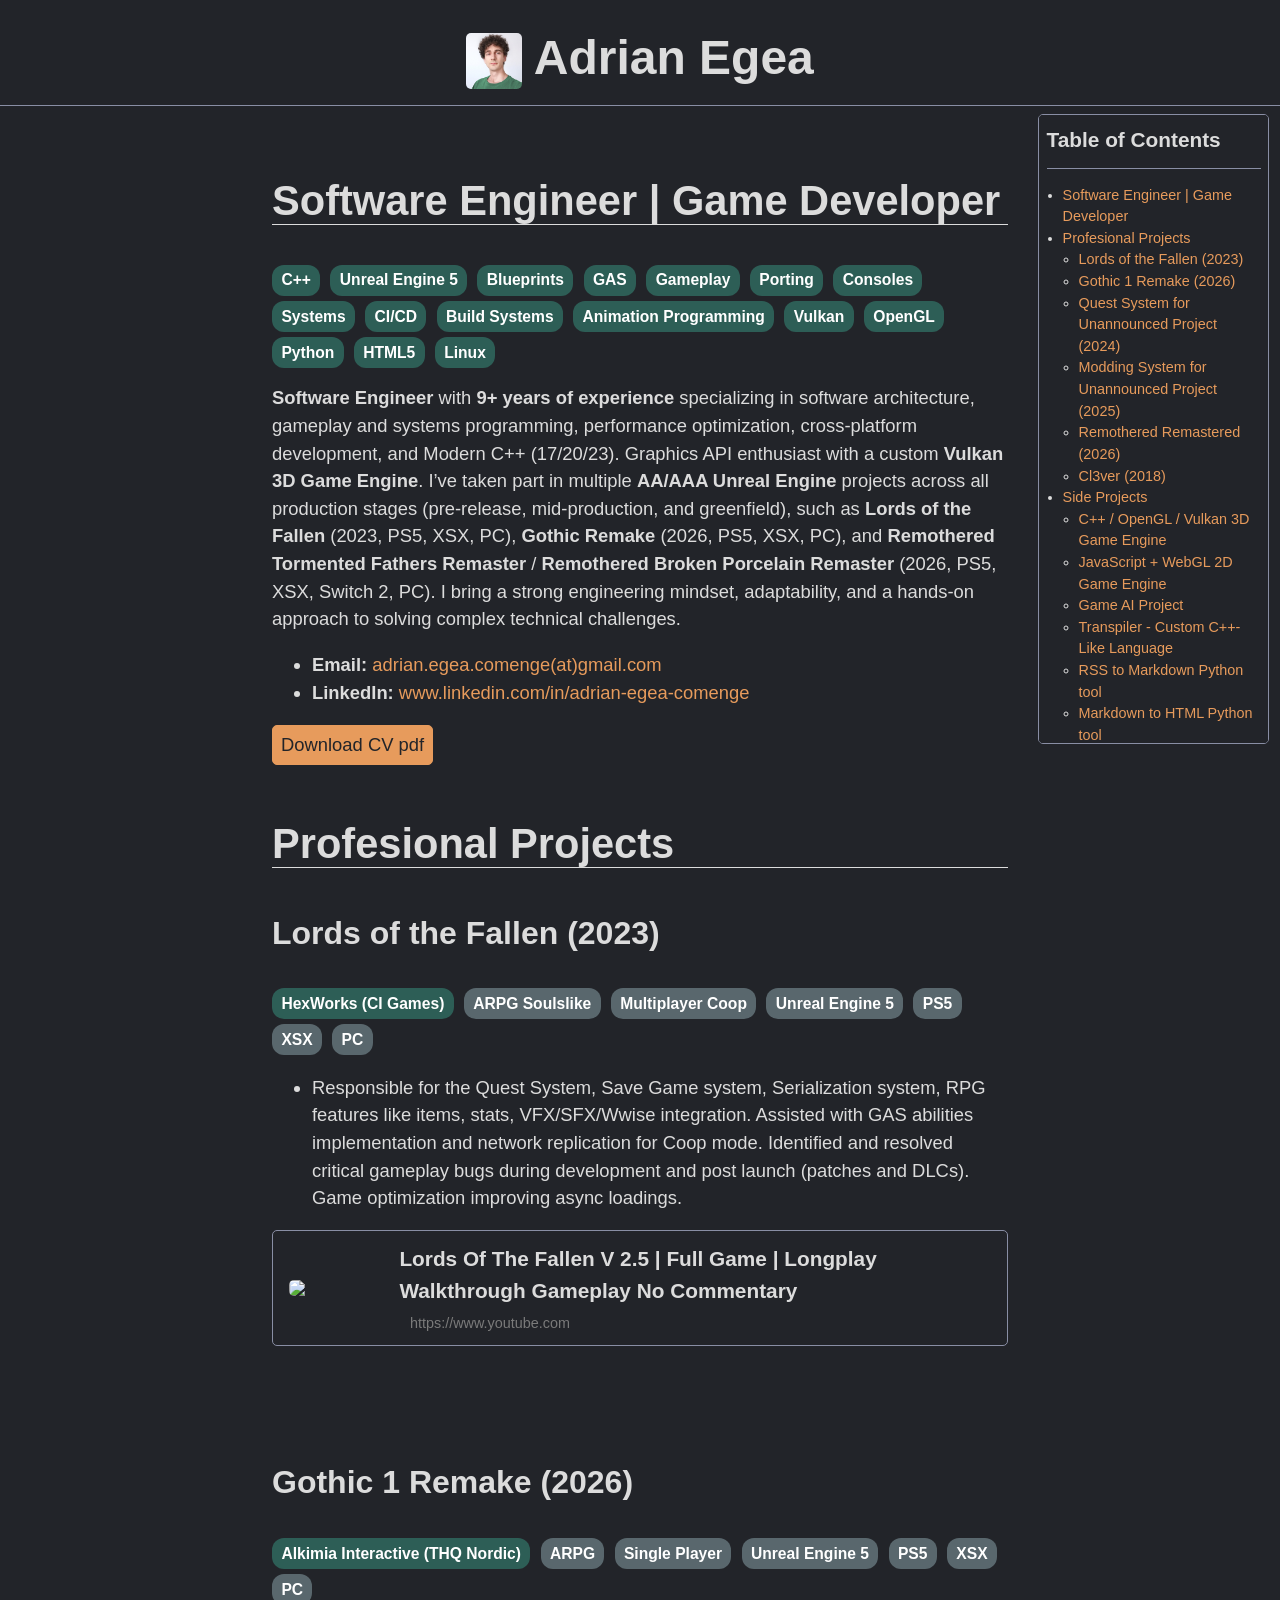
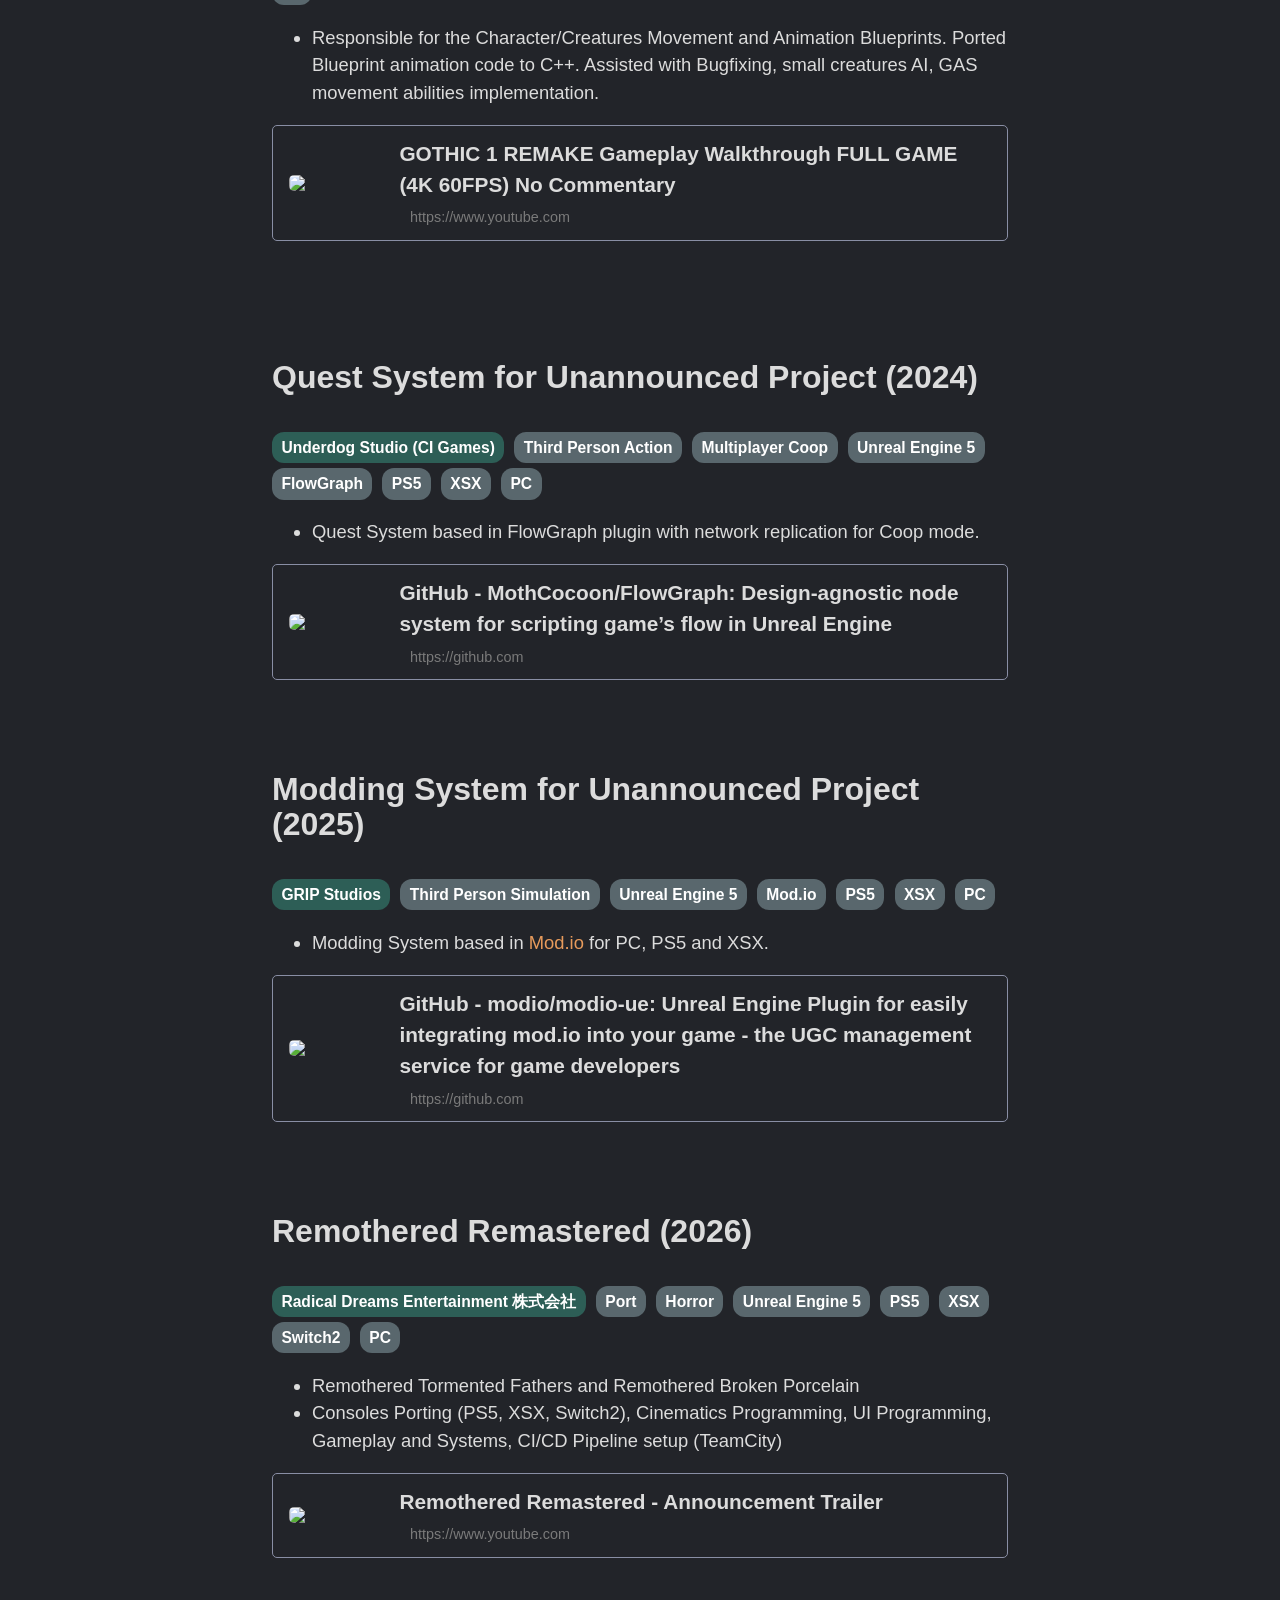
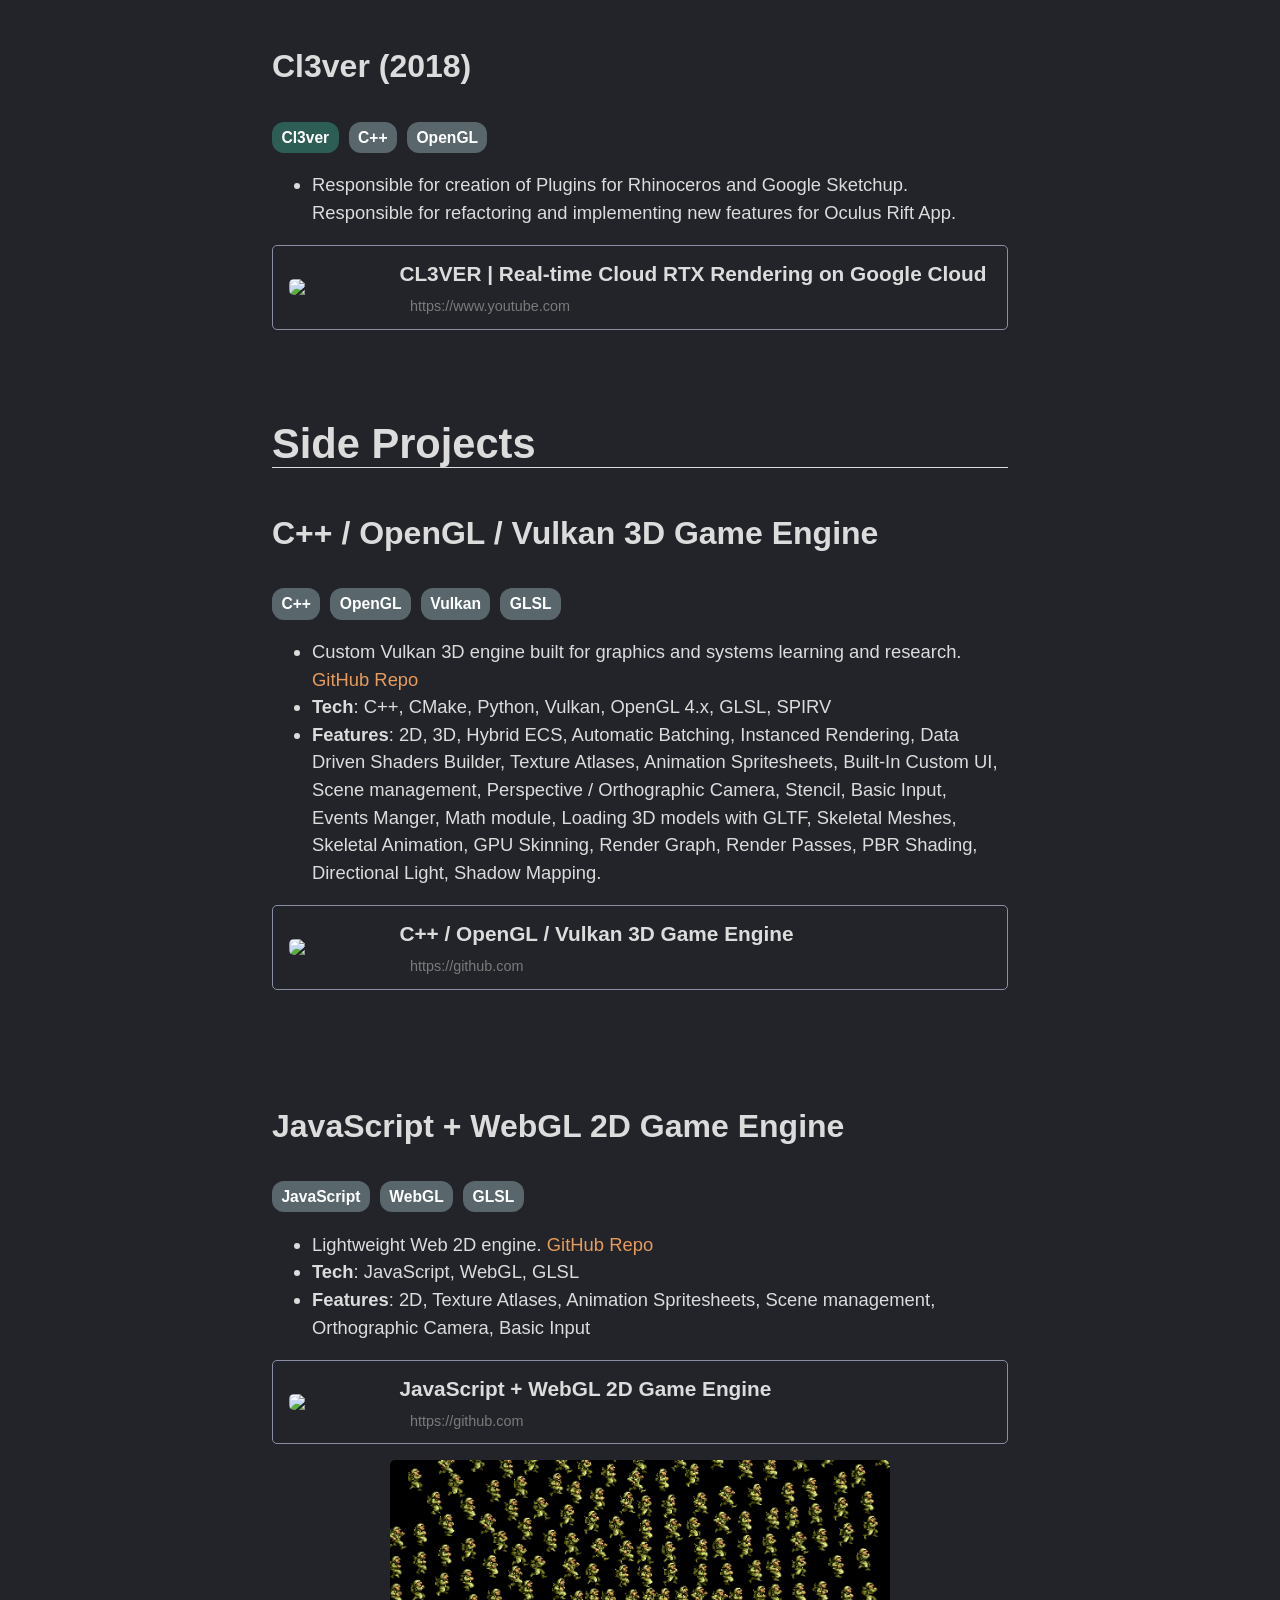
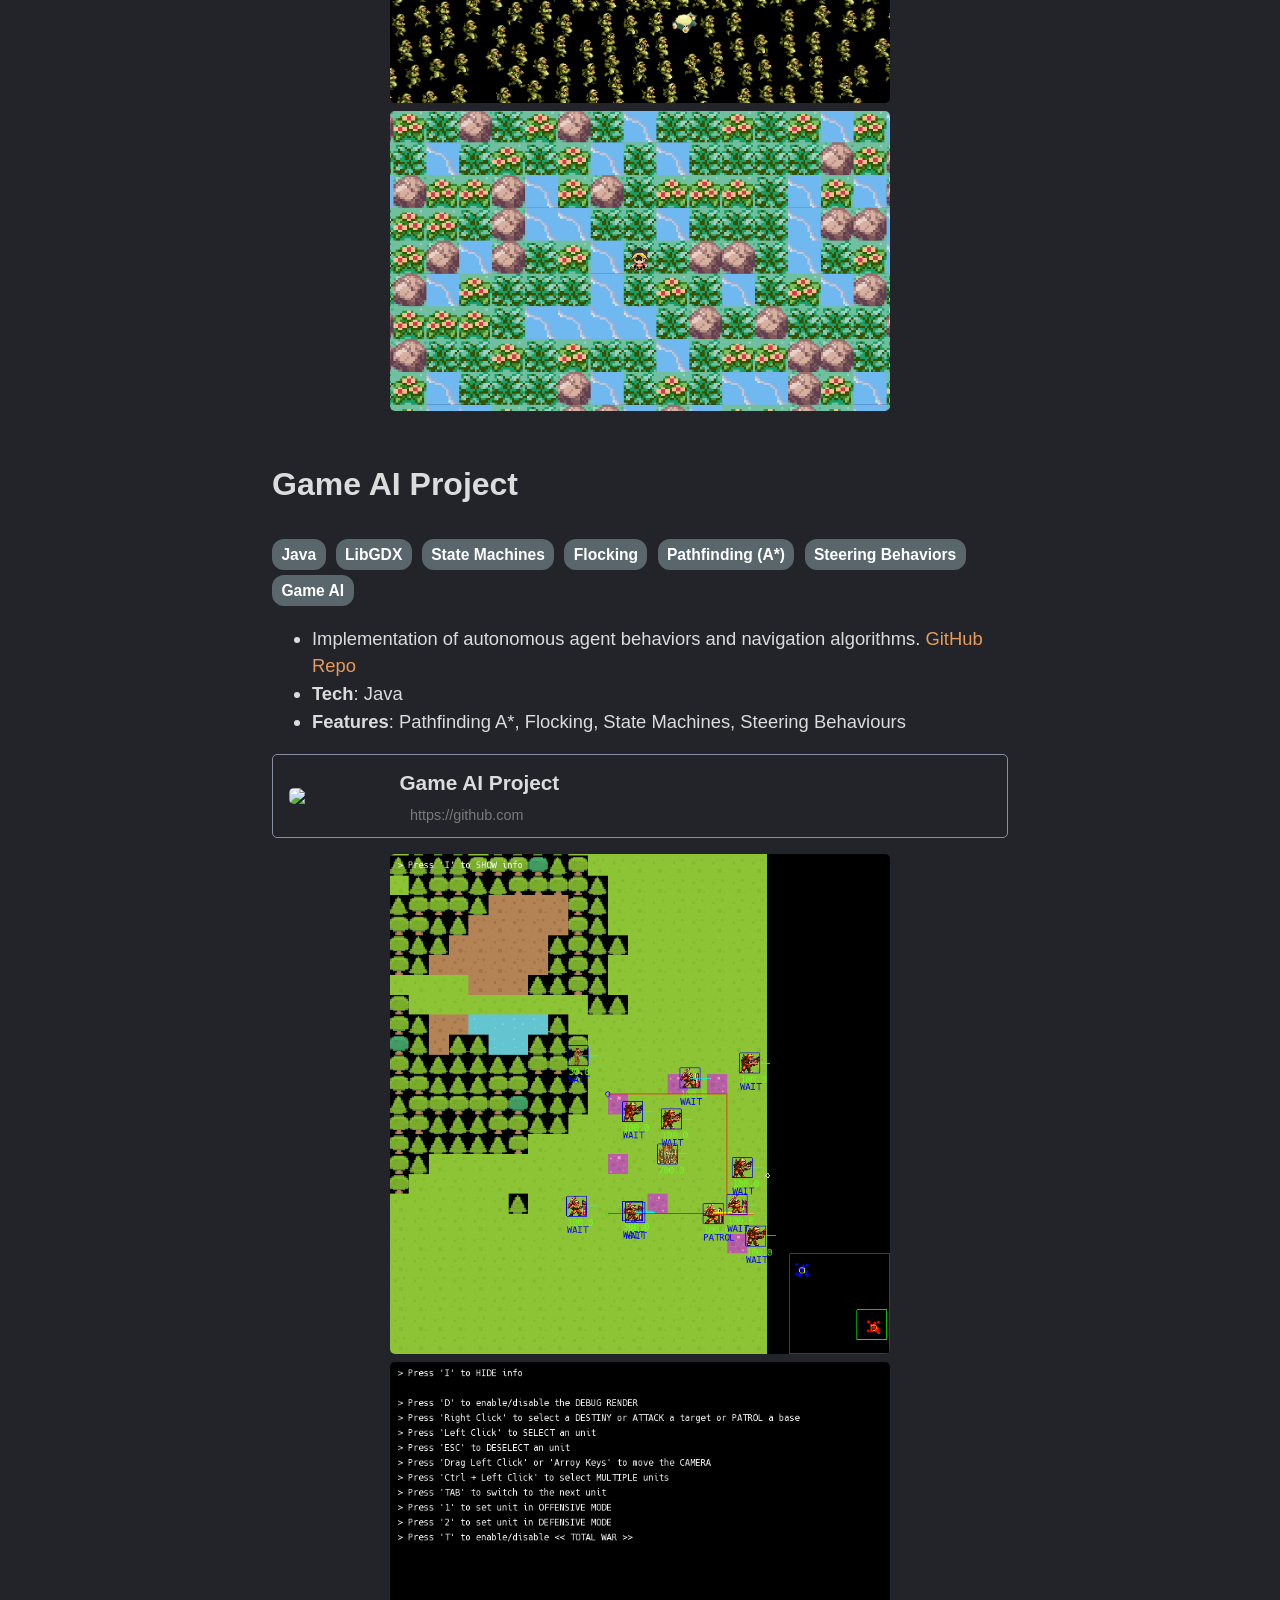
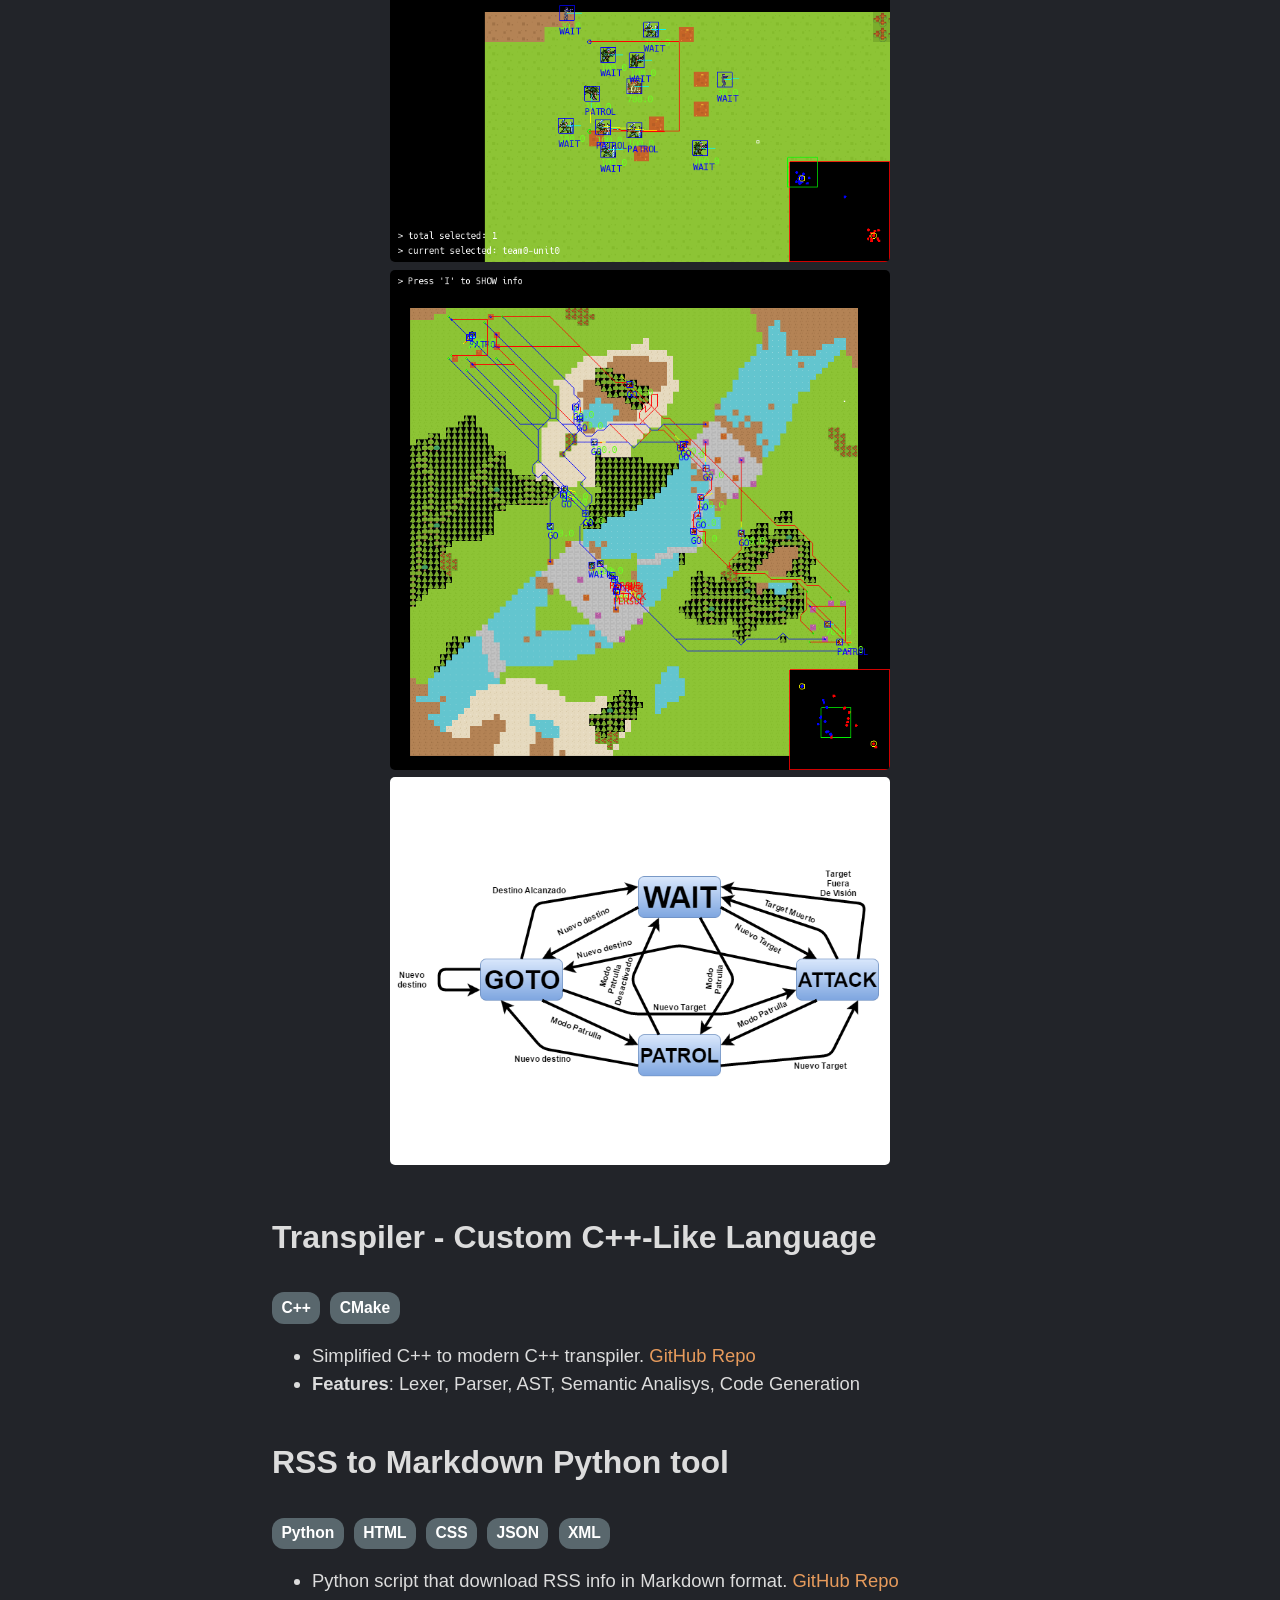
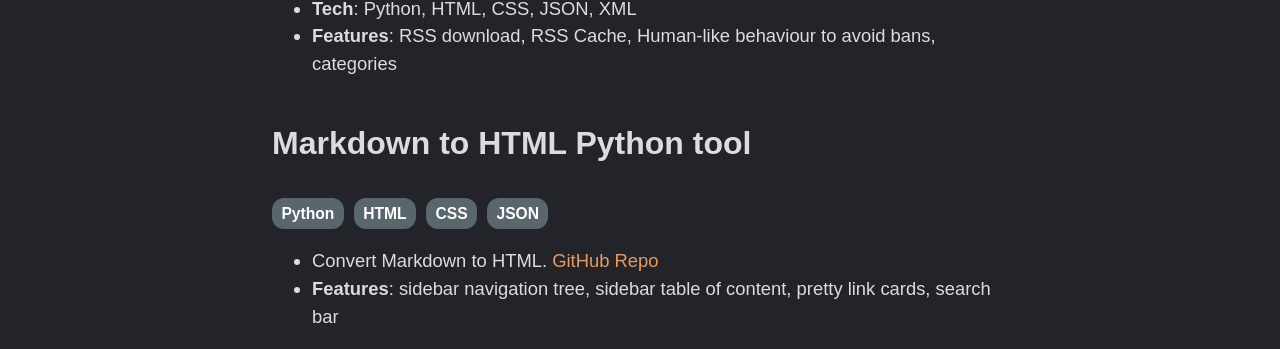
==== commit 05e60afd: "update" ====
--- a/index.html
+++ b/index.html
@@ -31,6 +31,9 @@
 <li><a href="#c-opengl-vulkan-3d-game-engine">C++ / OpenGL / Vulkan 3D Game Engine</a></li>
 <li><a href="#javascript-webgl-2d-game-engine">JavaScript + WebGL 2D Game Engine</a></li>
 <li><a href="#game-ai-project">Game AI Project</a></li>
+<li><a href="#transpiler-custom-c-like-language">Transpiler - Custom C++-Like Language</a></li>
+<li><a href="#rss-to-markdown-python-tool">RSS to Markdown Python tool</a></li>
+<li><a href="#markdown-to-html-python-tool">Markdown to HTML Python tool</a></li>
 </ul>
 </li>
 </ul>
@@ -195,7 +198,9 @@
 <span class="badge badge-portfolio-secondary">Vulkan</span>
 <span class="badge badge-portfolio-secondary">GLSL</span></p>
 <ul>
-<li>3D Game Engine to refine C++, OpenGL, Vulkan, and GLSL skills.</li>
+<li>Custom Vulkan 3D engine built for graphics and systems learning and research. <a href="https://github.com/adrianensis/ForestEngine">GitHub Repo</a></li>
+<li><strong>Tech</strong>: C++, CMake, Python, Vulkan, OpenGL 4.x, GLSL, SPIRV</li>
+<li><strong>Features</strong>: 2D, 3D, Hybrid ECS, Automatic Batching, Instanced Rendering, Data Driven Shaders Builder, Texture Atlases, Animation Spritesheets, Built-In Custom UI, Scene management, Perspective / Orthographic Camera, Stencil, Basic Input, Events Manger, Math module, Loading 3D models with GLTF, Skeletal Meshes, Skeletal Animation, GPU Skinning, Render Graph, Render Passes, PBR Shading, Directional Light, Shadow Mapping.</li>
 </ul>
 <article class="card-container"><a href="https://github.com/adrianensis/ForestEngine" target="_blank" rel="noopener noreferrer" class="card-link"><div class="card-image-container"><img src="https://opengraph.githubassets.com/1/adrianensis/ForestEngine" loading="lazy"></div><div class="card-content"><p class="card-title">C++ / OpenGL / Vulkan 3D Game Engine</p><div class="card-base-url-container"><img src="https://www.google.com/s2/favicons?sz=128&domain=github.com" class="card-favicon" loading="lazy"><p class="card-base-url">https://github.com</p></div></div></a></article>
 
@@ -218,7 +223,9 @@
 <span class="badge badge-portfolio-secondary">WebGL</span>
 <span class="badge badge-portfolio-secondary">GLSL</span></p>
 <ul>
-<li>End-of-degree project focusing on Component-System architecture.</li>
+<li>Lightweight Web 2D engine. <a href="https://github.com/adrianensis/ThiefEngine">GitHub Repo</a></li>
+<li><strong>Tech</strong>: JavaScript, WebGL, GLSL</li>
+<li><strong>Features</strong>: 2D, Texture Atlases, Animation Spritesheets, Scene management, Orthographic Camera, Basic Input</li>
 </ul>
 <article class="card-container"><a href="https://github.com/adrianensis/ThiefEngine" target="_blank" rel="noopener noreferrer" class="card-link"><div class="card-image-container"><img src="https://opengraph.githubassets.com/1/adrianensis/ThiefEngine" loading="lazy"></div><div class="card-content"><p class="card-title">JavaScript + WebGL 2D Game Engine</p><div class="card-base-url-container"><img src="https://www.google.com/s2/favicons?sz=128&domain=github.com" class="card-favicon" loading="lazy"><p class="card-base-url">https://github.com</p></div></div></a></article>
 
@@ -236,7 +243,9 @@
 <span class="badge badge-portfolio-secondary">Steering Behaviors</span>
 <span class="badge badge-portfolio-secondary">Game AI</span></p>
 <ul>
-<li>University project implementing AI for video games in Java/LibGDX.</li>
+<li>Implementation of autonomous agent behaviors and navigation algorithms. <a href="https://www.google.com/search?q=https://github.com/adrianensis/AI-Videogames-2016">GitHub Repo</a></li>
+<li><strong>Tech</strong>: Java</li>
+<li><strong>Features</strong>: Pathfinding A*, Flocking, State Machines, Steering Behaviours</li>
 </ul>
 <article class="card-container"><a href="https://github.com/adrianensis/Artificial-Intelligence-Videogames-2016" target="_blank" rel="noopener noreferrer" class="card-link"><div class="card-image-container"><img src="https://opengraph.githubassets.com/1/adrianensis/Artificial-Intelligence-Videogames-2016" loading="lazy"></div><div class="card-content"><p class="card-title">Game AI Project</p><div class="card-base-url-container"><img src="https://www.google.com/s2/favicons?sz=128&domain=github.com" class="card-favicon" loading="lazy"><p class="card-base-url">https://github.com</p></div></div></a></article>
 
@@ -245,7 +254,35 @@
     <img src="./attachments/game_ai/IAV2.png" width="500px" alt=""/> 
     <img src="./attachments/game_ai/IAV3.png" width="500px" alt=""/> 
     <img src="./attachments/game_ai/IAV4.png" width="500px" alt=""/>
-</div></main>
+</div>
+
+<h3 id="transpiler-custom-c-like-language"><a href="#transpiler---custom-c-like-language">Transpiler - Custom C++-Like Language</a></h3>
+<p><span class="badge badge-portfolio-secondary">C++</span>
+<span class="badge badge-portfolio-secondary">CMake</span></p>
+<ul>
+<li>Simplified C++ to modern C++ transpiler. <a href="https://www.google.com/search?q=https://github.com/adrianensis/Compiler">GitHub Repo</a></li>
+<li><strong>Features</strong>: Lexer, Parser, AST, Semantic Analisys, Code Generation</li>
+</ul>
+<h3 id="rss-to-markdown-python-tool"><a href="#rss-to-markdown-python-tool">RSS to Markdown Python tool</a></h3>
+<p><span class="badge badge-portfolio-secondary">Python</span>
+<span class="badge badge-portfolio-secondary">HTML</span>
+<span class="badge badge-portfolio-secondary">CSS</span>
+<span class="badge badge-portfolio-secondary">JSON</span>
+<span class="badge badge-portfolio-secondary">XML</span></p>
+<ul>
+<li>Python script that download RSS info in Markdown format. <a href="https://www.google.com/search?q=https://github.com/adrianensis/rss-to-md">GitHub Repo</a></li>
+<li><strong>Tech</strong>: Python, HTML, CSS, JSON, XML</li>
+<li><strong>Features</strong>: RSS download, RSS Cache, Human-like behaviour to avoid bans, categories</li>
+</ul>
+<h3 id="markdown-to-html-python-tool"><a href="#markdown-to-html-python-tool">Markdown to HTML Python tool</a></h3>
+<p><span class="badge badge-portfolio-secondary">Python</span>
+<span class="badge badge-portfolio-secondary">HTML</span>
+<span class="badge badge-portfolio-secondary">CSS</span>
+<span class="badge badge-portfolio-secondary">JSON</span></p>
+<ul>
+<li>Convert Markdown to HTML. <a href="https://www.google.com/search?q=https://github.com/adrianensis/md-to-html">GitHub Repo</a></li>
+<li><strong>Features</strong>: sidebar navigation tree, sidebar table of content, pretty link cards, search bar</li>
+</ul></main>
     <div class="sidebar sidebar-right desktop"><h3 class="sidebar-title">Table of Contents</h3><hr><div class="toc">
 <ul>
 <li><a href="#software-engineer-game-developer">Software Engineer | Game Developer</a></li>
@@ -262,6 +299,9 @@
 <li><a href="#c-opengl-vulkan-3d-game-engine">C++ / OpenGL / Vulkan 3D Game Engine</a></li>
 <li><a href="#javascript-webgl-2d-game-engine">JavaScript + WebGL 2D Game Engine</a></li>
 <li><a href="#game-ai-project">Game AI Project</a></li>
+<li><a href="#transpiler-custom-c-like-language">Transpiler - Custom C++-Like Language</a></li>
+<li><a href="#rss-to-markdown-python-tool">RSS to Markdown Python tool</a></li>
+<li><a href="#markdown-to-html-python-tool">Markdown to HTML Python tool</a></li>
 </ul>
 </li>
 </ul>
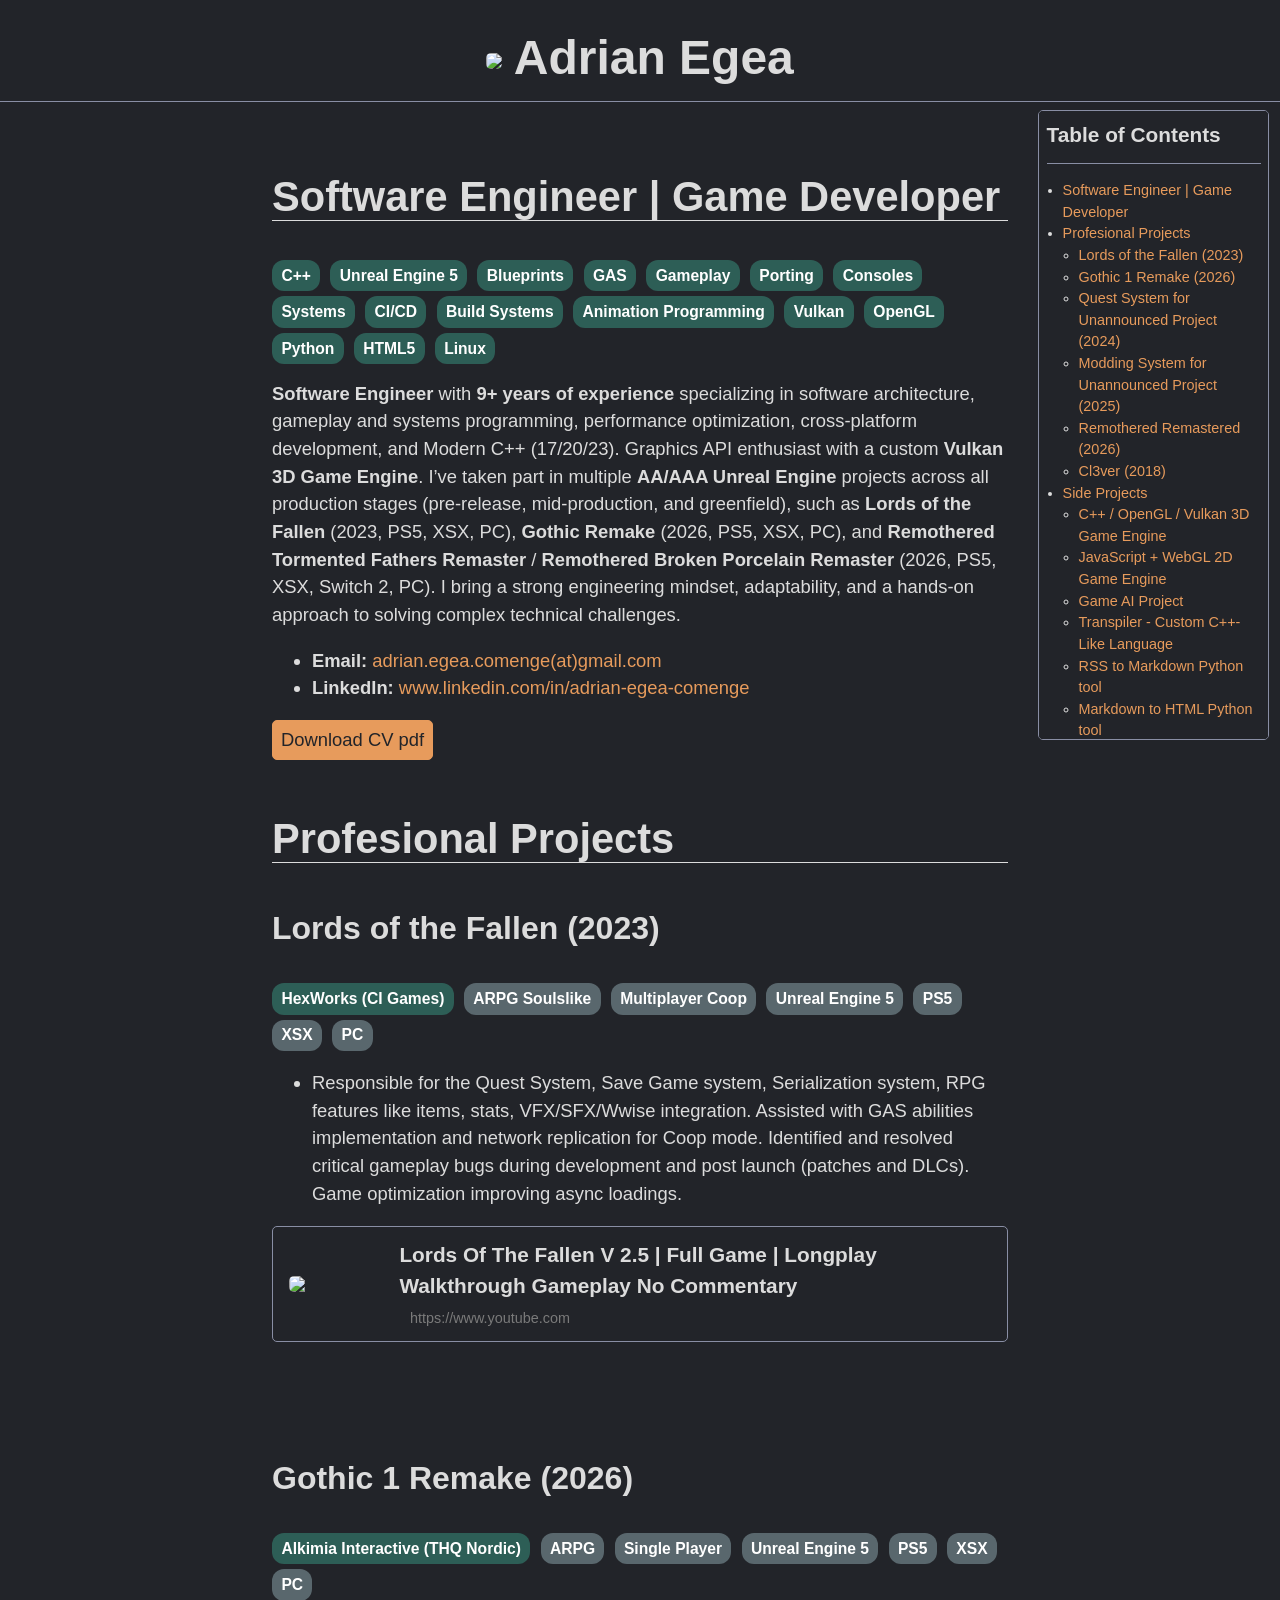
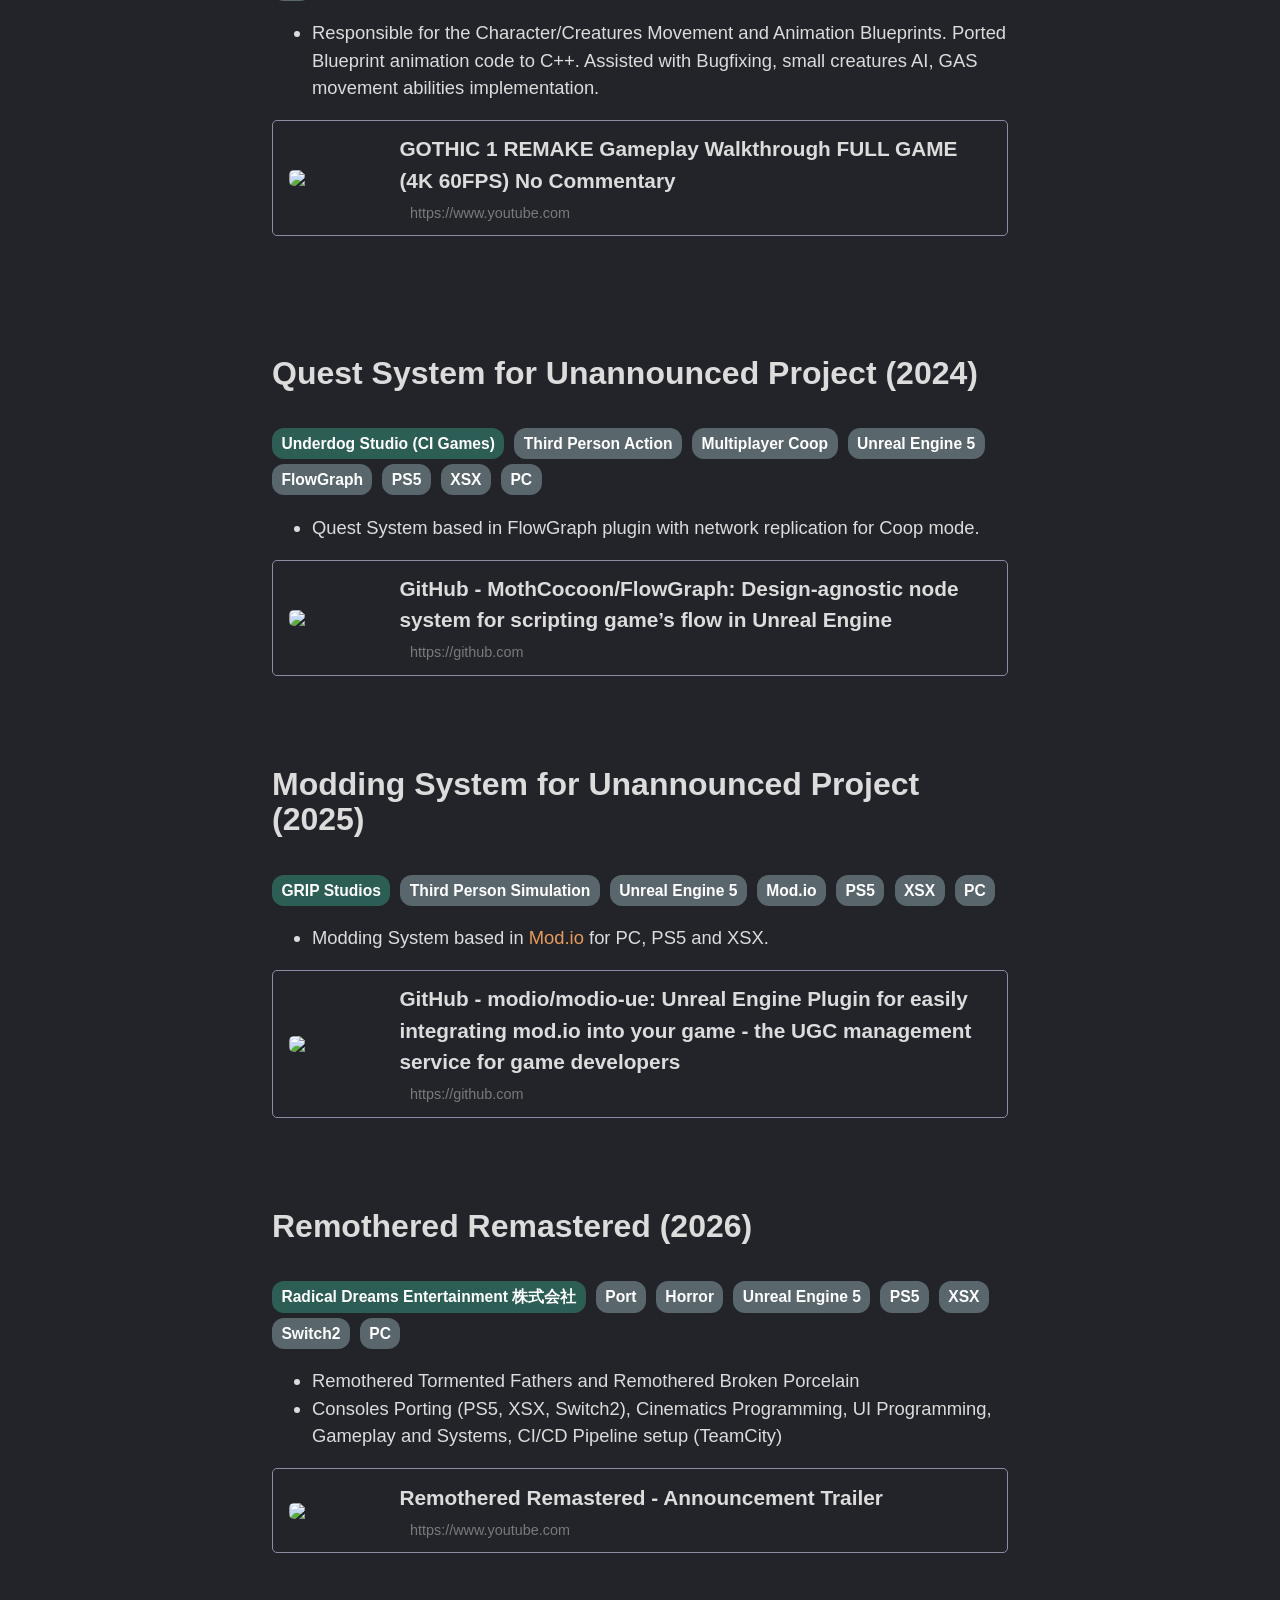
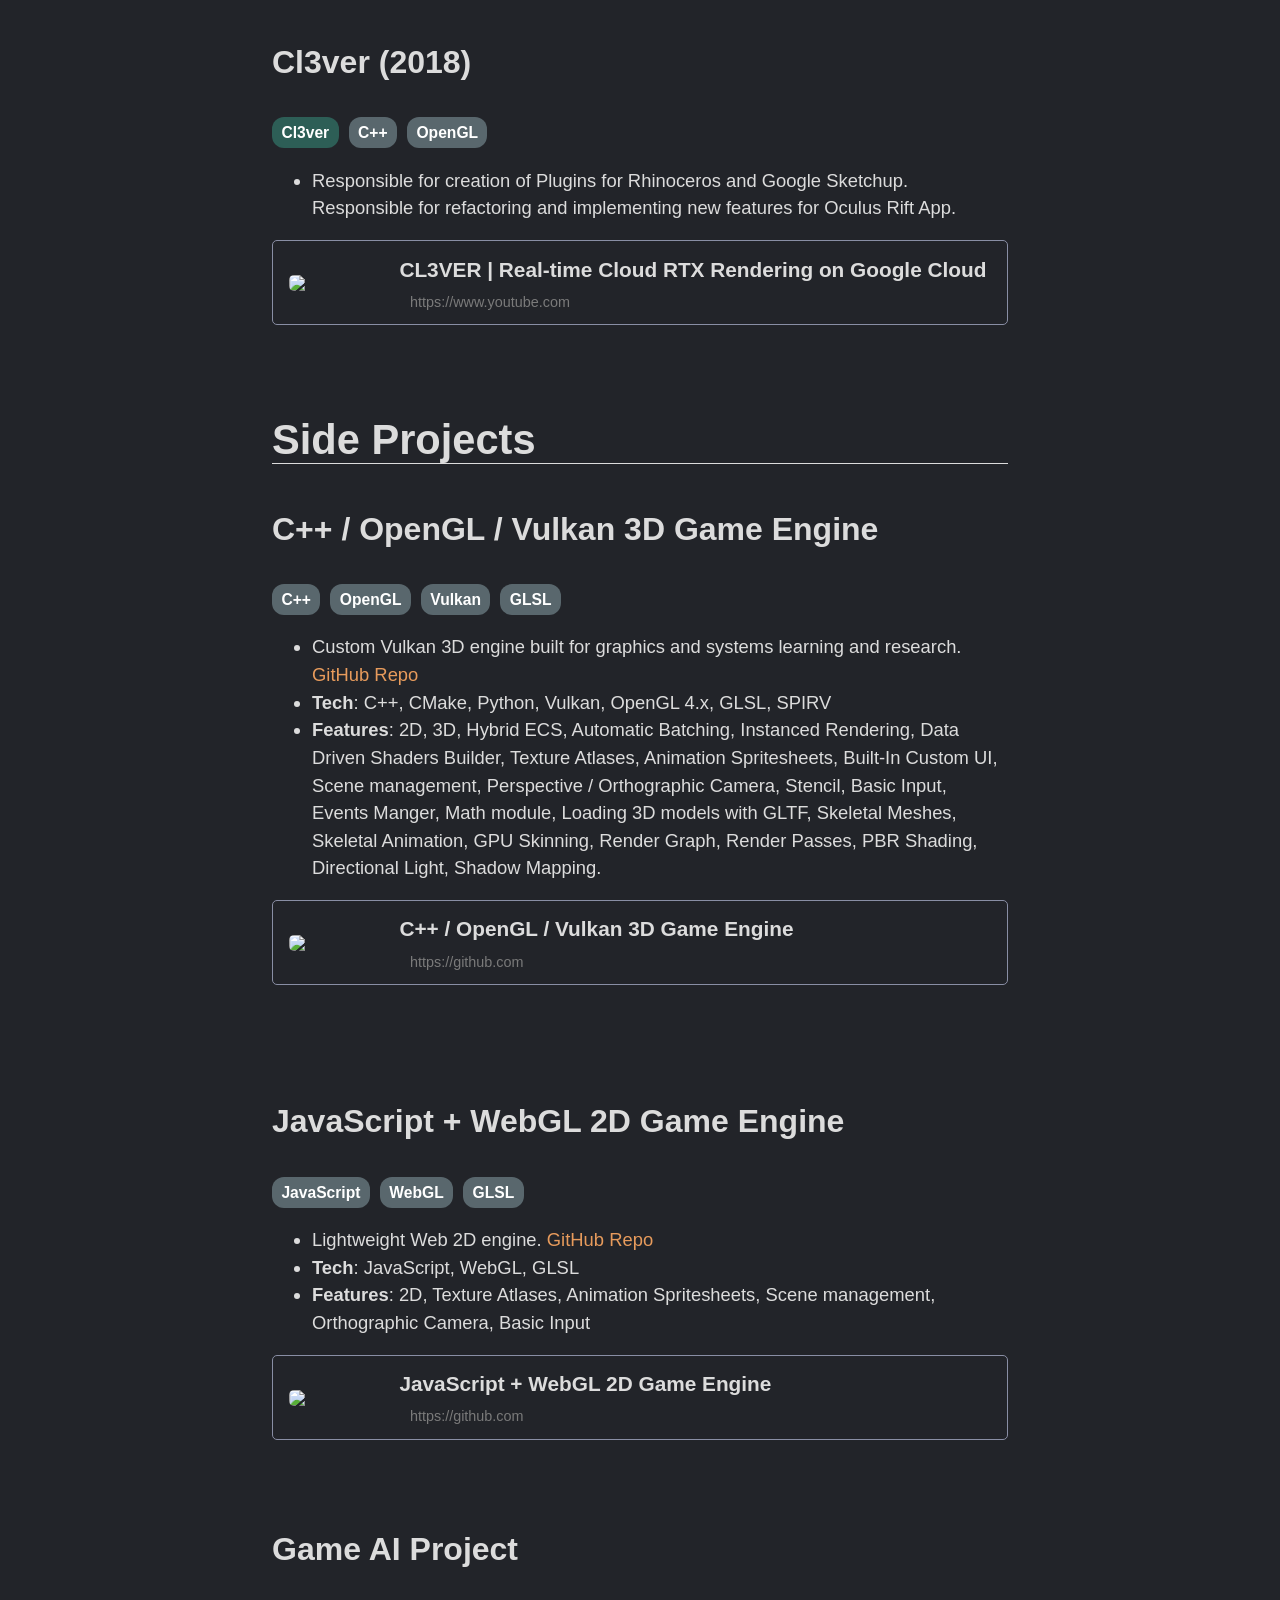
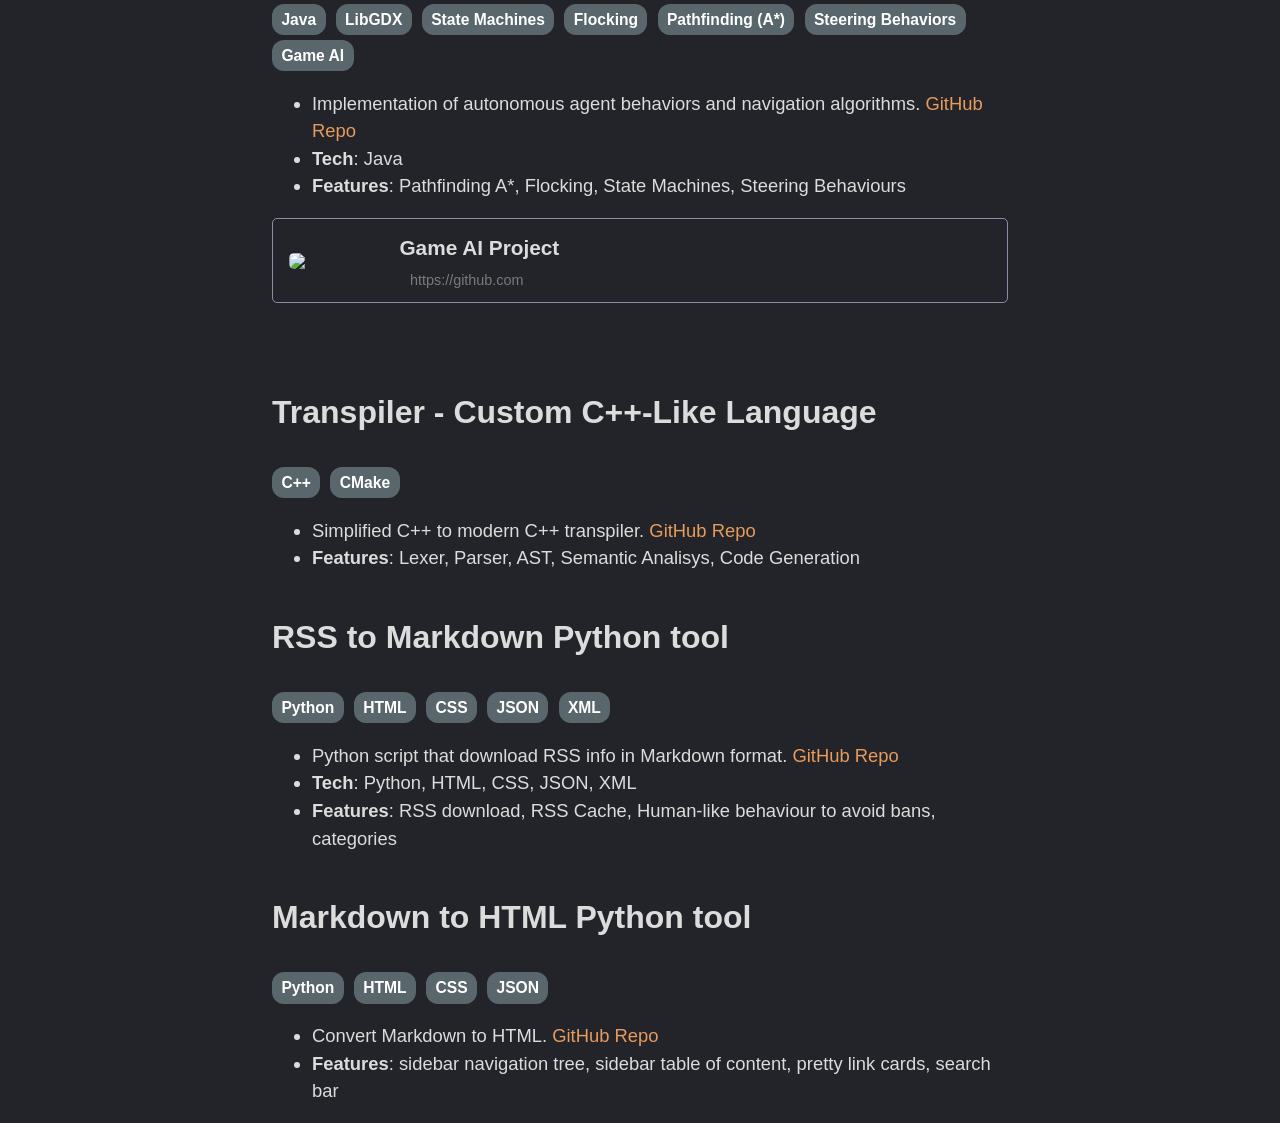
==== commit e94a8d60: "update portfolio" ====
--- a/index.html
+++ b/index.html
@@ -7,8 +7,10 @@
         <meta name="viewport" content="width=device-width, initial-scale=1.0">
         <meta name="keywords" content="Software Engineer, Games Developer, Unreal Engine 5, UE5, Unreal Engine 4, UE4, C++, Modern C++, C++17, C++20, C++23, Unreal Blueprints, Gameplay Programmer, Systems Programmer, Software Architect, Lead Programmer, AAA Game Development, Console Integration, PS5, PlayStation 5, Xbox Series X, XSX, Steam, Unreal GAS, GAS, Gameplay Ability System, Modding System, Mutable System, Quests System, Save Game System, Serialization System, Networking, Multiplayer, Engine Programming, Graphics Developer, OpenGL, Vulkan, WebGL, GLSL, Shaders, Rendering, Wwise, Niagara, Animation Blueprints, Game Engine Development, Lords of the Fallen, Gothic Remake, AI, Artificial Intelligence, Pathfinding, A*, State Machines, Git, Perforce, Plastic SCM, Jenkins, CMake, Linux, Python, JavaScript, Java, PHP, Android Development, BSc Computer Science"><title>Adrian Egea | Portfolio</title>
         <meta name="robots" content="noai, noimageai" />
-        <link rel="stylesheet" href="base.css">
-        <link rel="stylesheet" href="portfolio.css">
+        <base href="/portfolio/">
+        
+        <link rel="stylesheet" href="/base.css">
+        <link rel="stylesheet" href="/portfolio.css">
     </head>
 
     <body>
--- a/base.css
+++ b/base.css
@@ -776,22 +776,62 @@
 /* Print */
 @media print {
   @page {
-    margin: 1cm;
+    margin: 1.5cm;
   }
   body {
     display: block;
-  }
-  body > header {
-    background-color: unset;
-  }
-  body > header nav,
-  body > footer {
-    display: none;
-  }
-  article {
-    border: none;
-    padding: 0;
-  }
+    background-color: #ffffff !important;
+    color: #000000 !important;
+    font-size: 9.5pt;
+    line-height: 1.5; /* Reduced line separation */
+  }
+  body > * {
+    display: none !important;
+  }
+  body > main {
+    display: block !important;
+    grid-column: auto;
+    padding: 0 !important;
+    background-color: #ffffff !important;
+    color: #000000 !important;
+  }
+
+  /* Heading sizes and tight spacing */
+  h1 { font-size: 18pt; margin-top: 0; margin-bottom: 0.4em; line-height: 1.15; }
+  h2 { font-size: 14pt; margin-top: 1em; margin-bottom: 0.3em; line-height: 1.2; }
+  h3 { font-size: 12pt; margin-top: 0.8em; margin-bottom: 0.2em; line-height: 1.2; }
+  h4, h5, h6 { font-size: 10pt; margin-top: 0.6em; margin-bottom: 0.2em; line-height: 1.25; }
+
+  /* Reduced paragraph/list spacing */
+  p, ul, ol {
+    margin-top: 0;
+    margin-bottom: 0.5em;
+    line-height: 1.5;
+  }
+
+  /* Code blocks & monospace elements */
+  pre, code, kbd, samp {
+    font-family: monospace;
+    font-size: 8pt !important; /* Smaller font to fit more code per line */
+    line-height: 1.2;
+  }
+
+  pre {
+    margin-top: 0;
+    margin-bottom: 0.5em;
+    padding: 0.4em;
+  }
+
+  /* Tables & small text */
+  table, th, td {
+    font-size: 9pt;
+    line-height: 1.2;
+  }
+
+  small {
+    font-size: 8pt;
+  }
+
   a[href^="http"]::after {
     content: " <" attr(href) ">";
   }
@@ -800,6 +840,7 @@
   }
   a {
     text-decoration: none;
+    color: #000000 !important;
   }
   p {
     widows: 3;
@@ -815,7 +856,7 @@
     break-inside: avoid;
   }
   pre code {
-    white-space: pre-wrap;
+    white-space: pre;
   }
 }
 
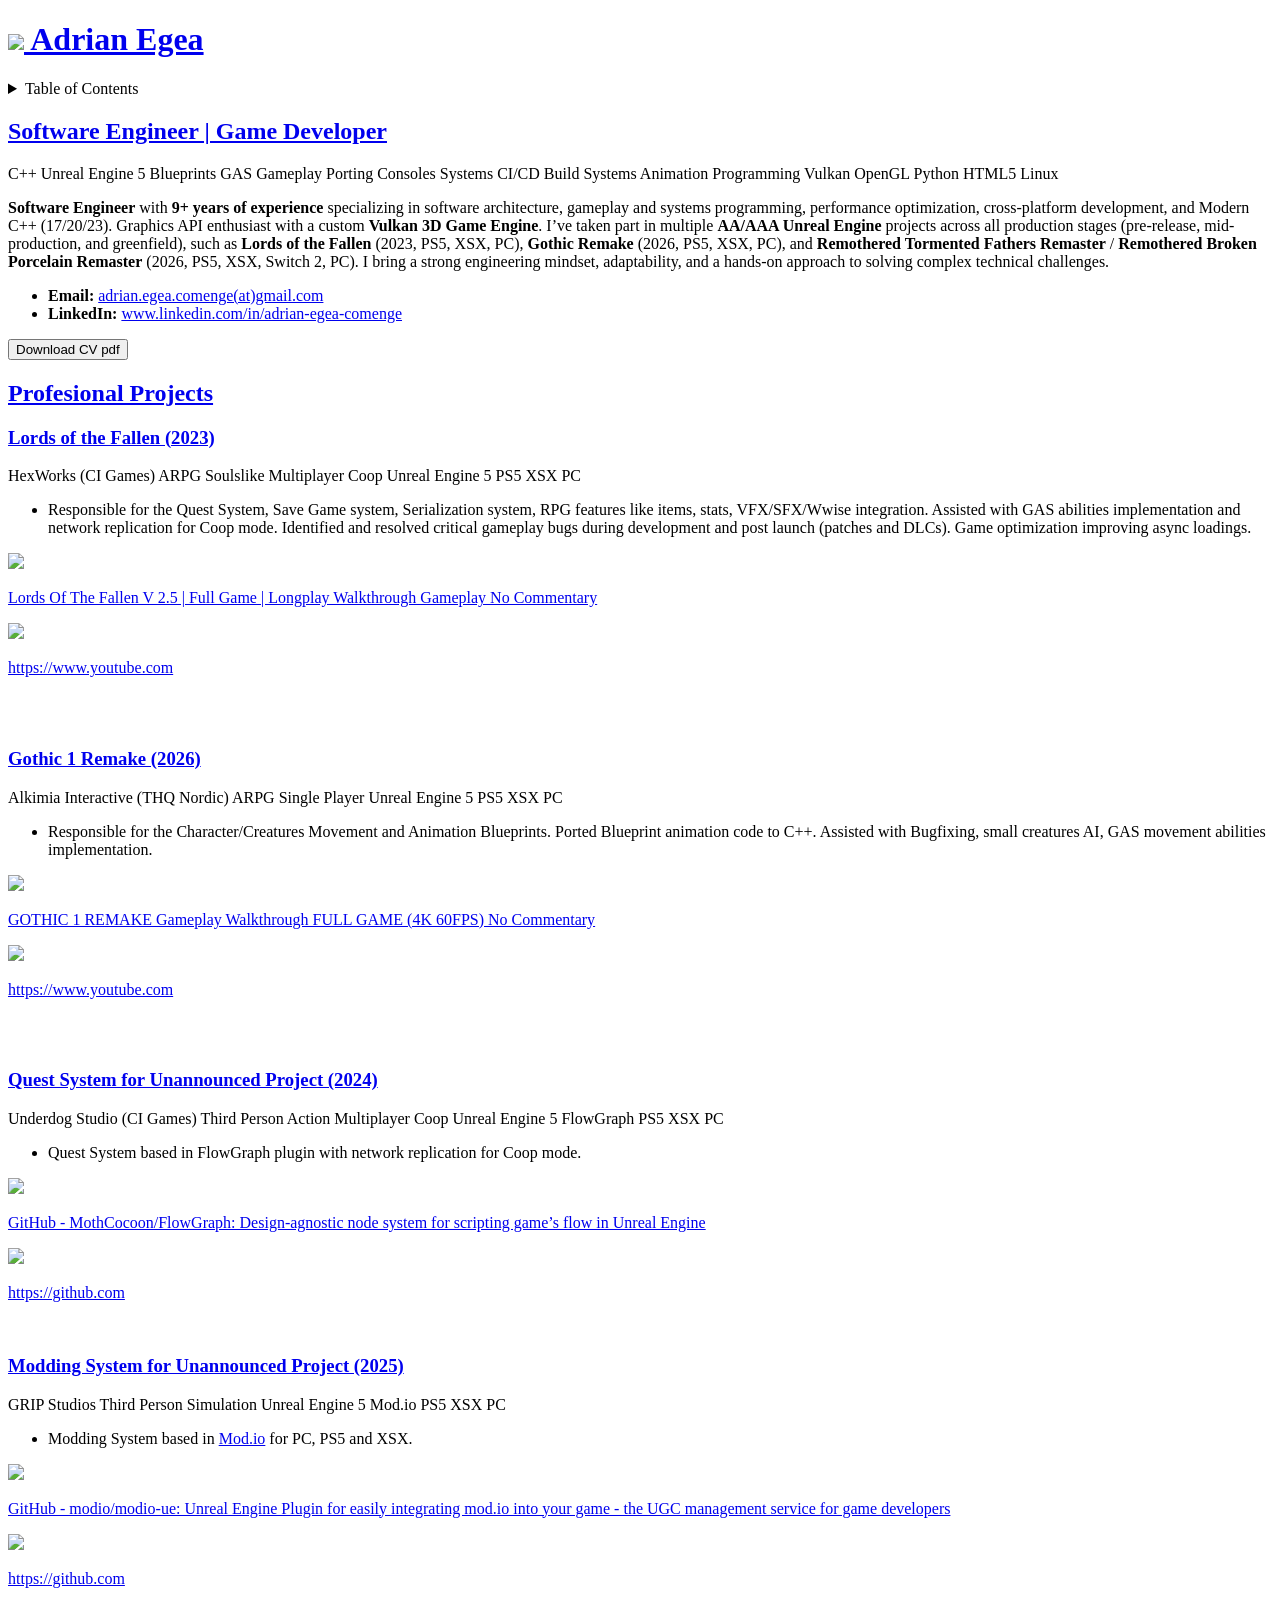
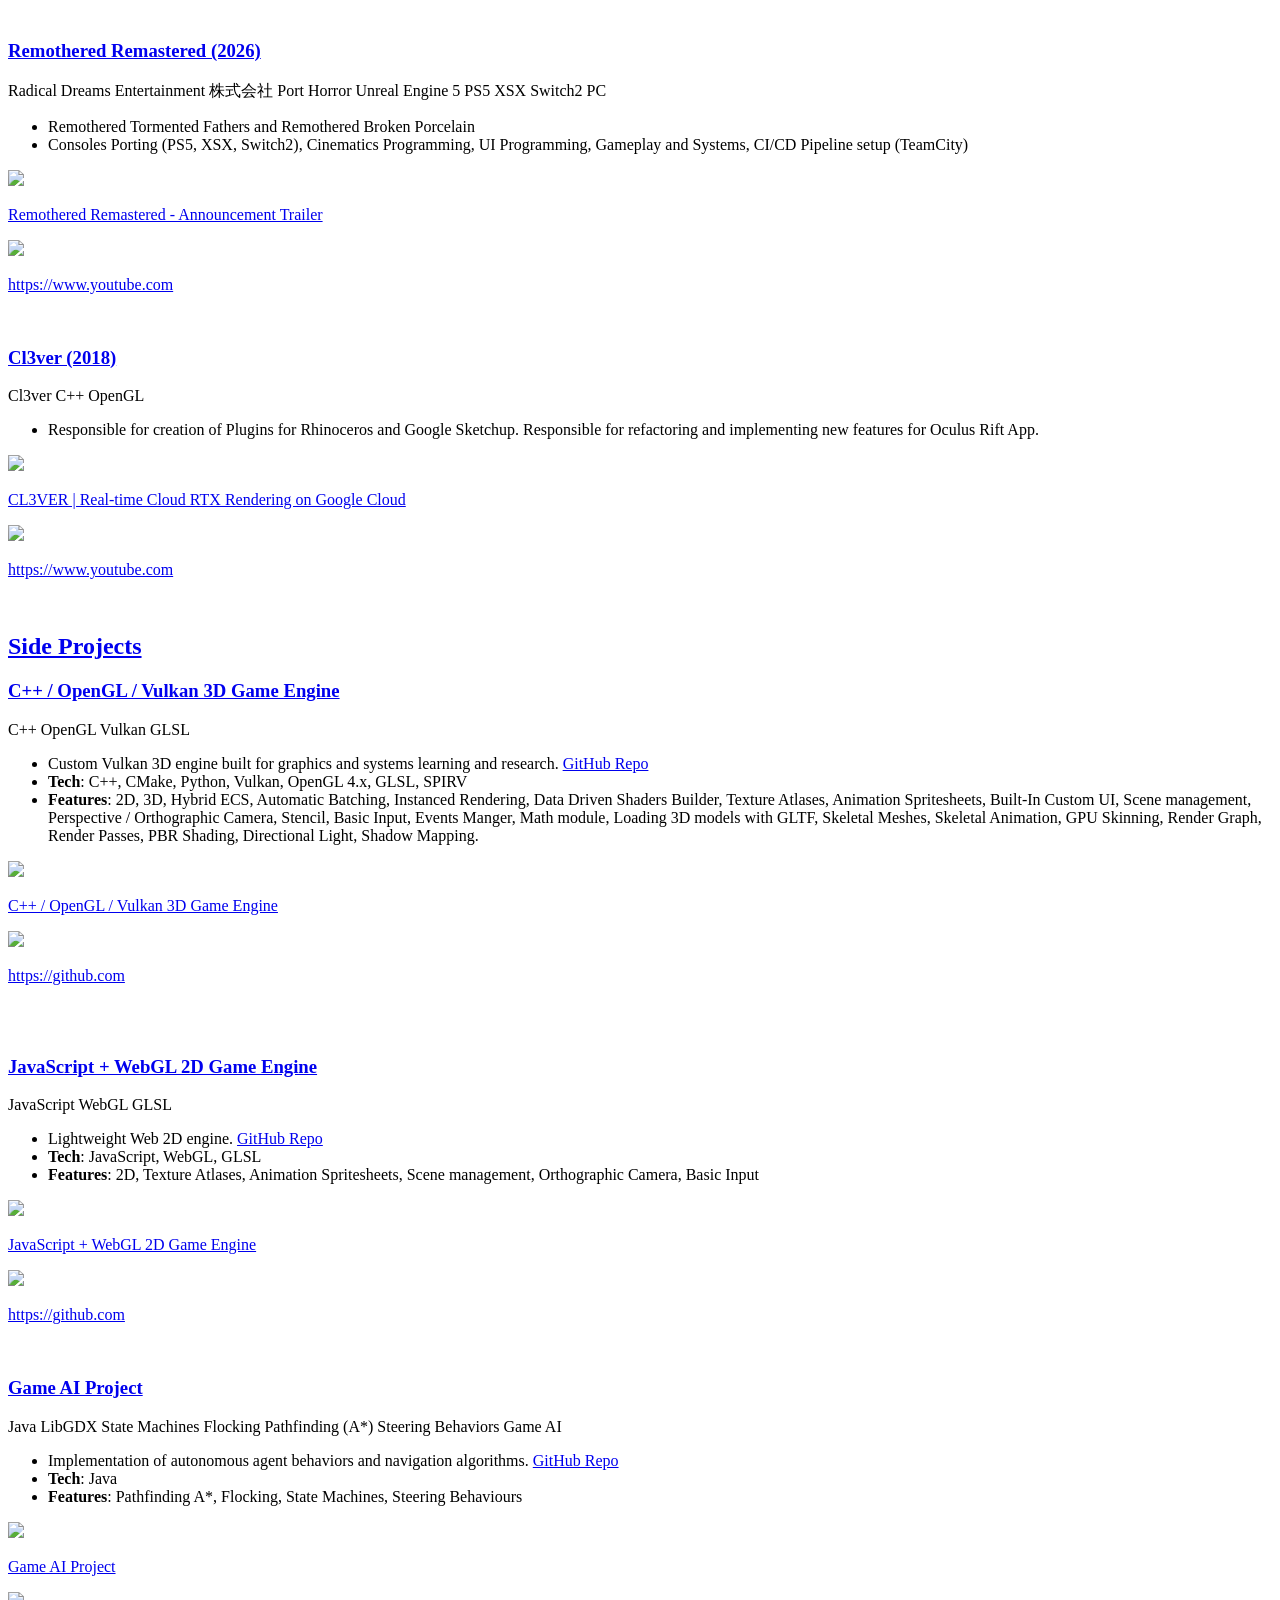
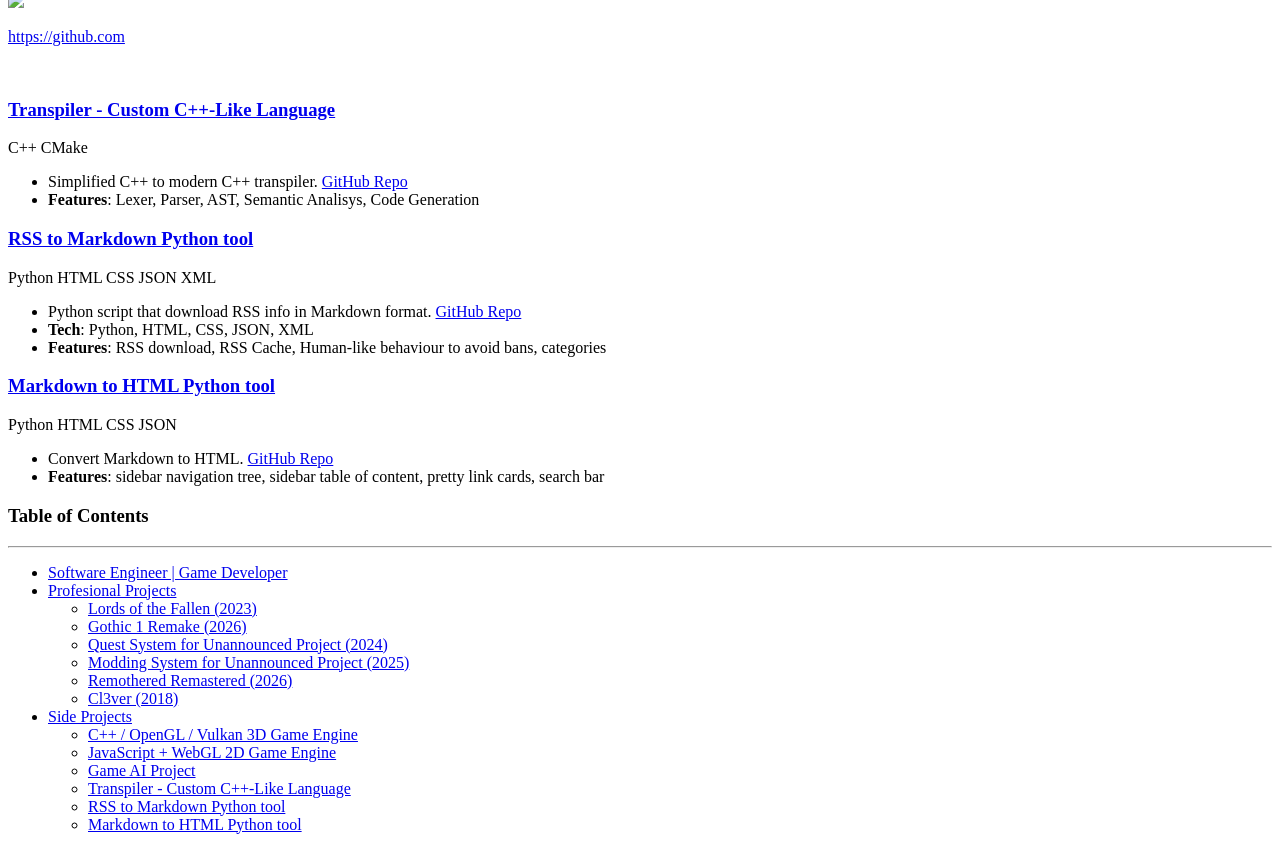
==== commit c048b694: "update portfolio" ====
--- a/index.html
+++ b/index.html
@@ -9,8 +9,8 @@
         <meta name="robots" content="noai, noimageai" />
         <base href="/portfolio/">
         
-        <link rel="stylesheet" href="/base.css">
-        <link rel="stylesheet" href="/portfolio.css">
+        <link rel="stylesheet" href="base.css">
+        <link rel="stylesheet" href="portfolio.css">
     </head>
 
     <body>
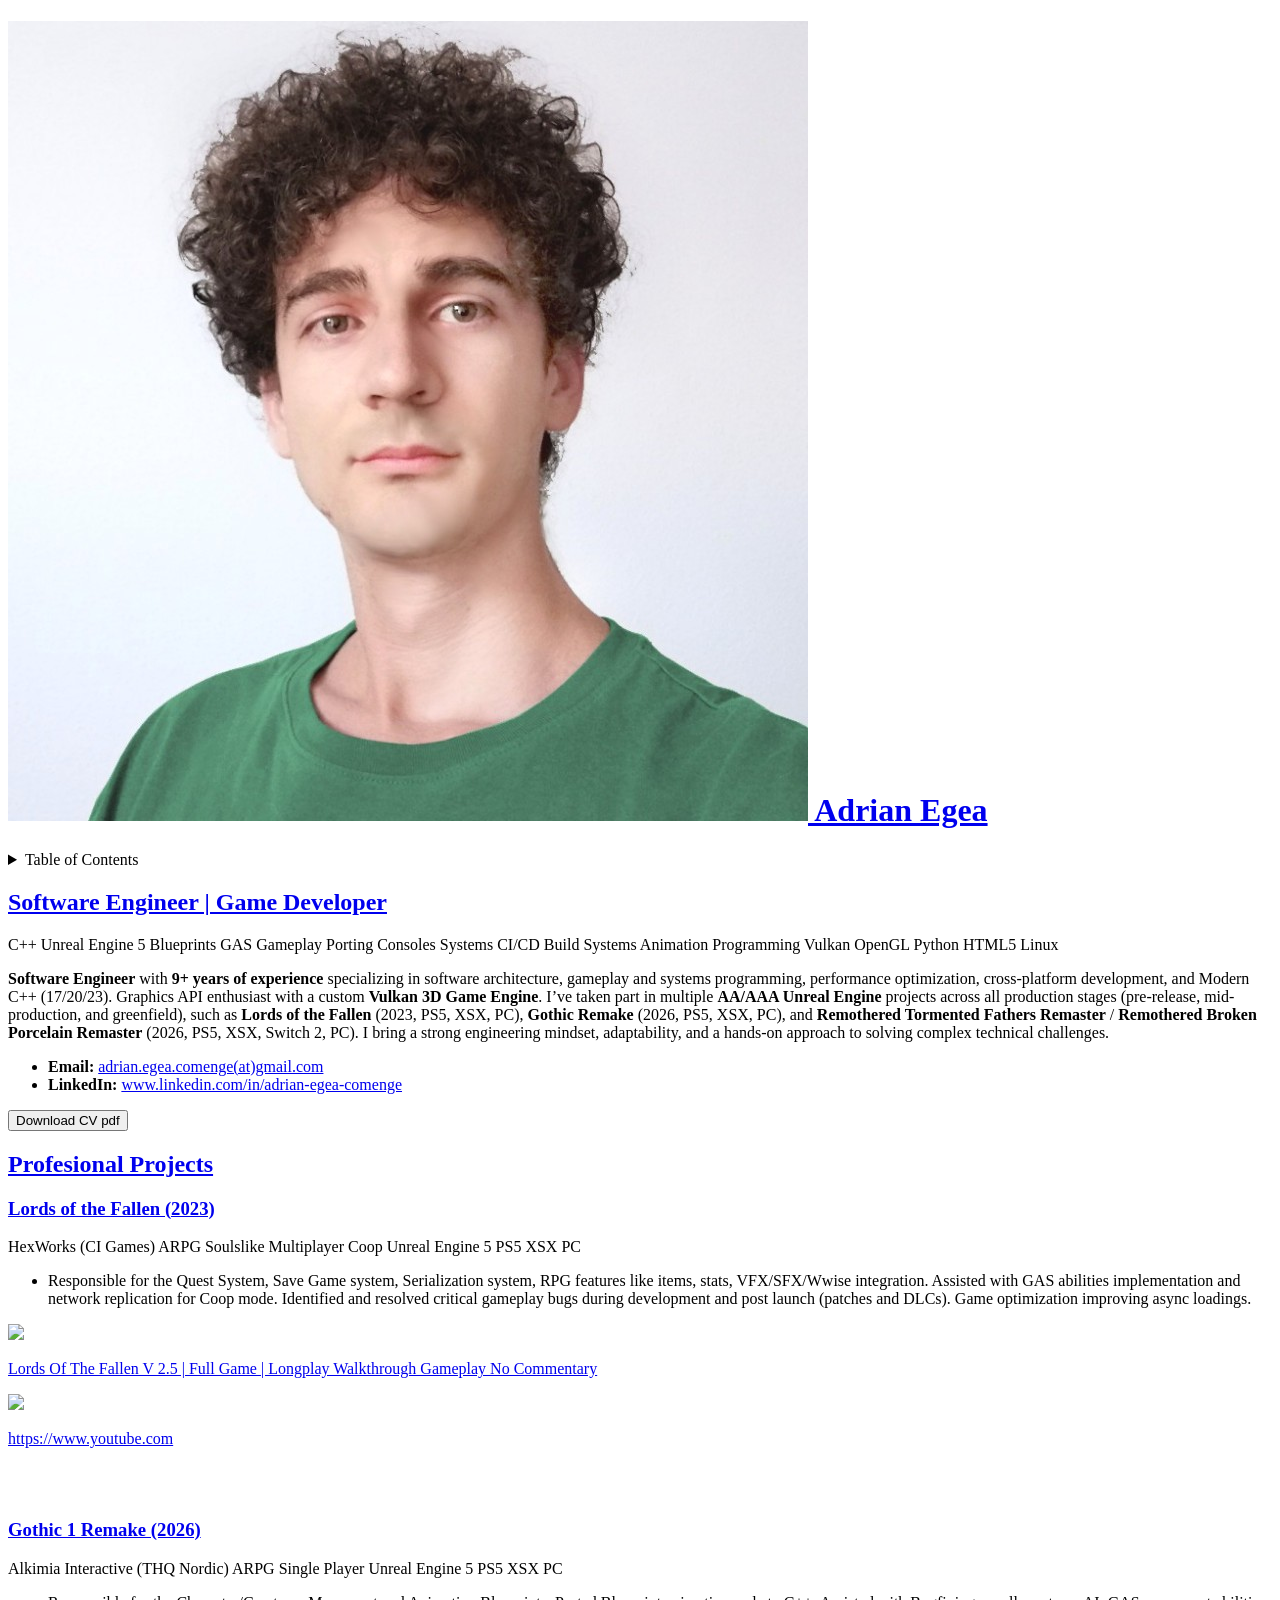
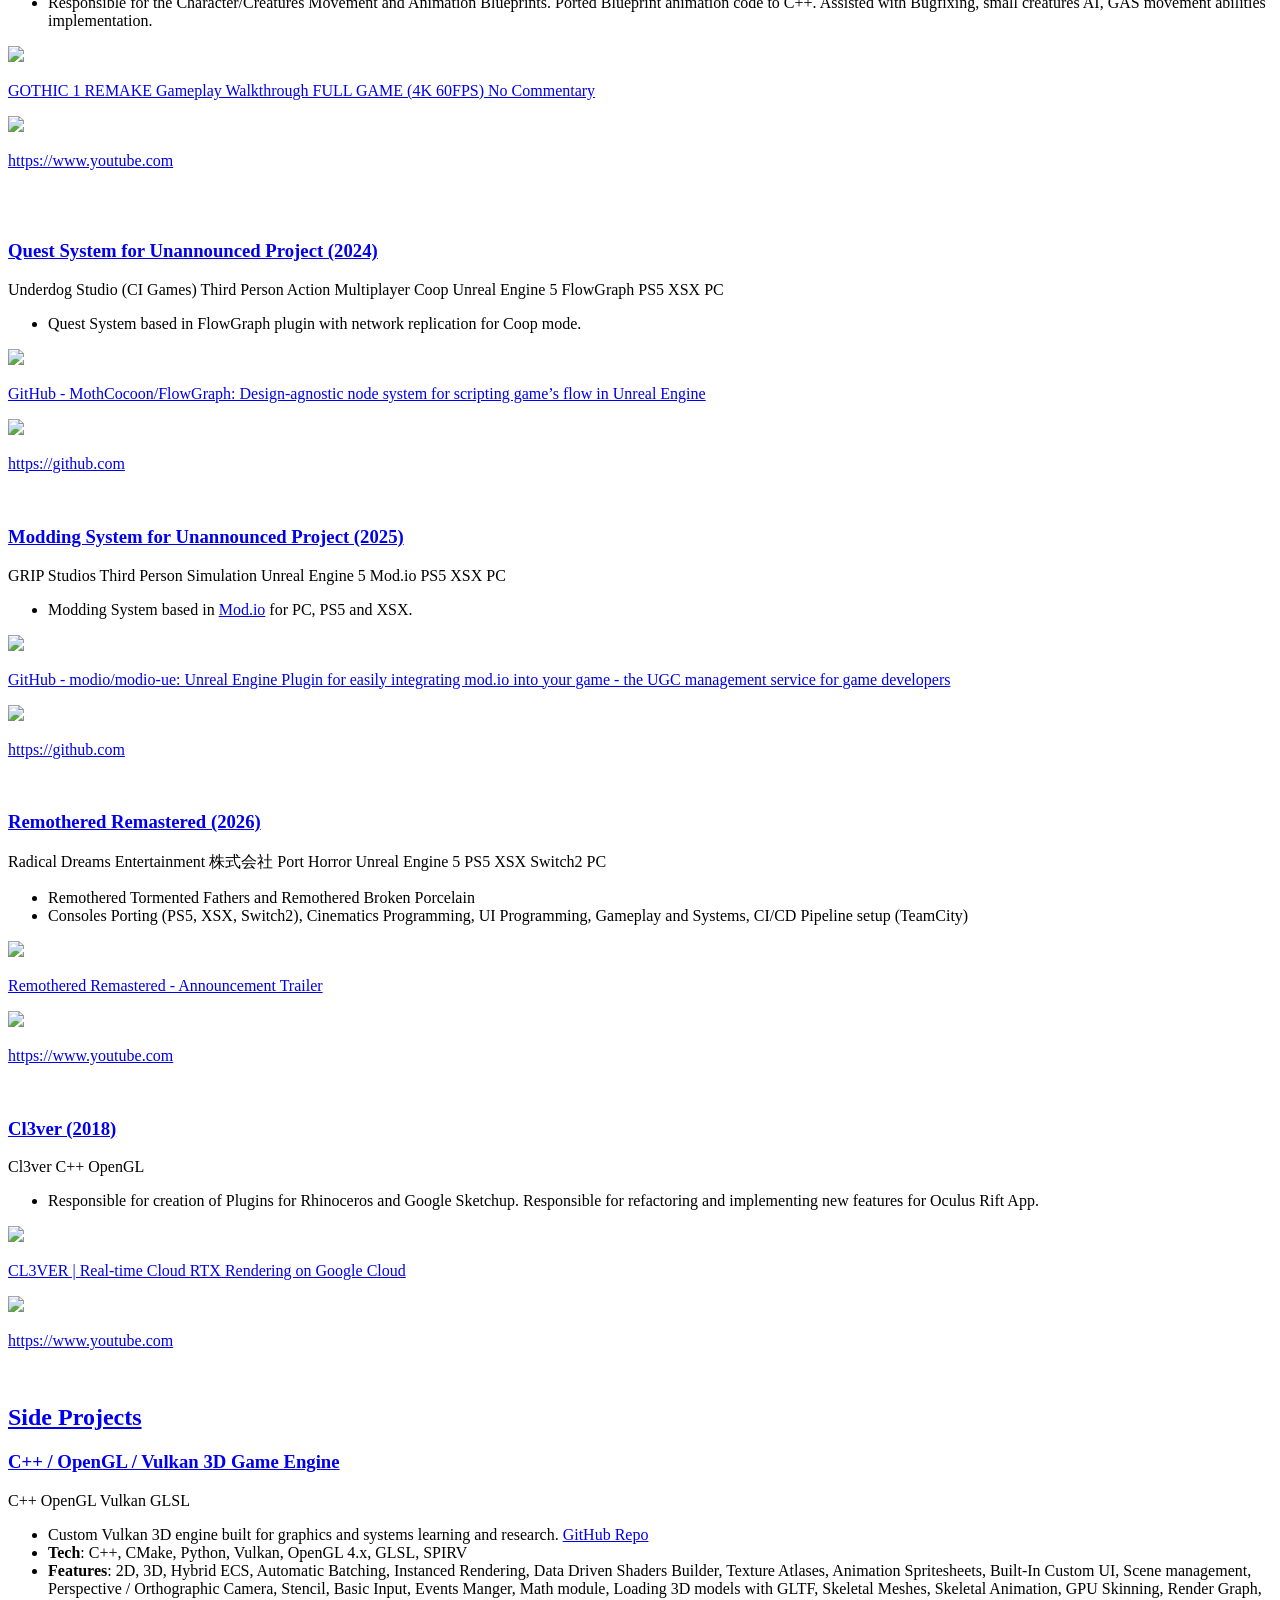
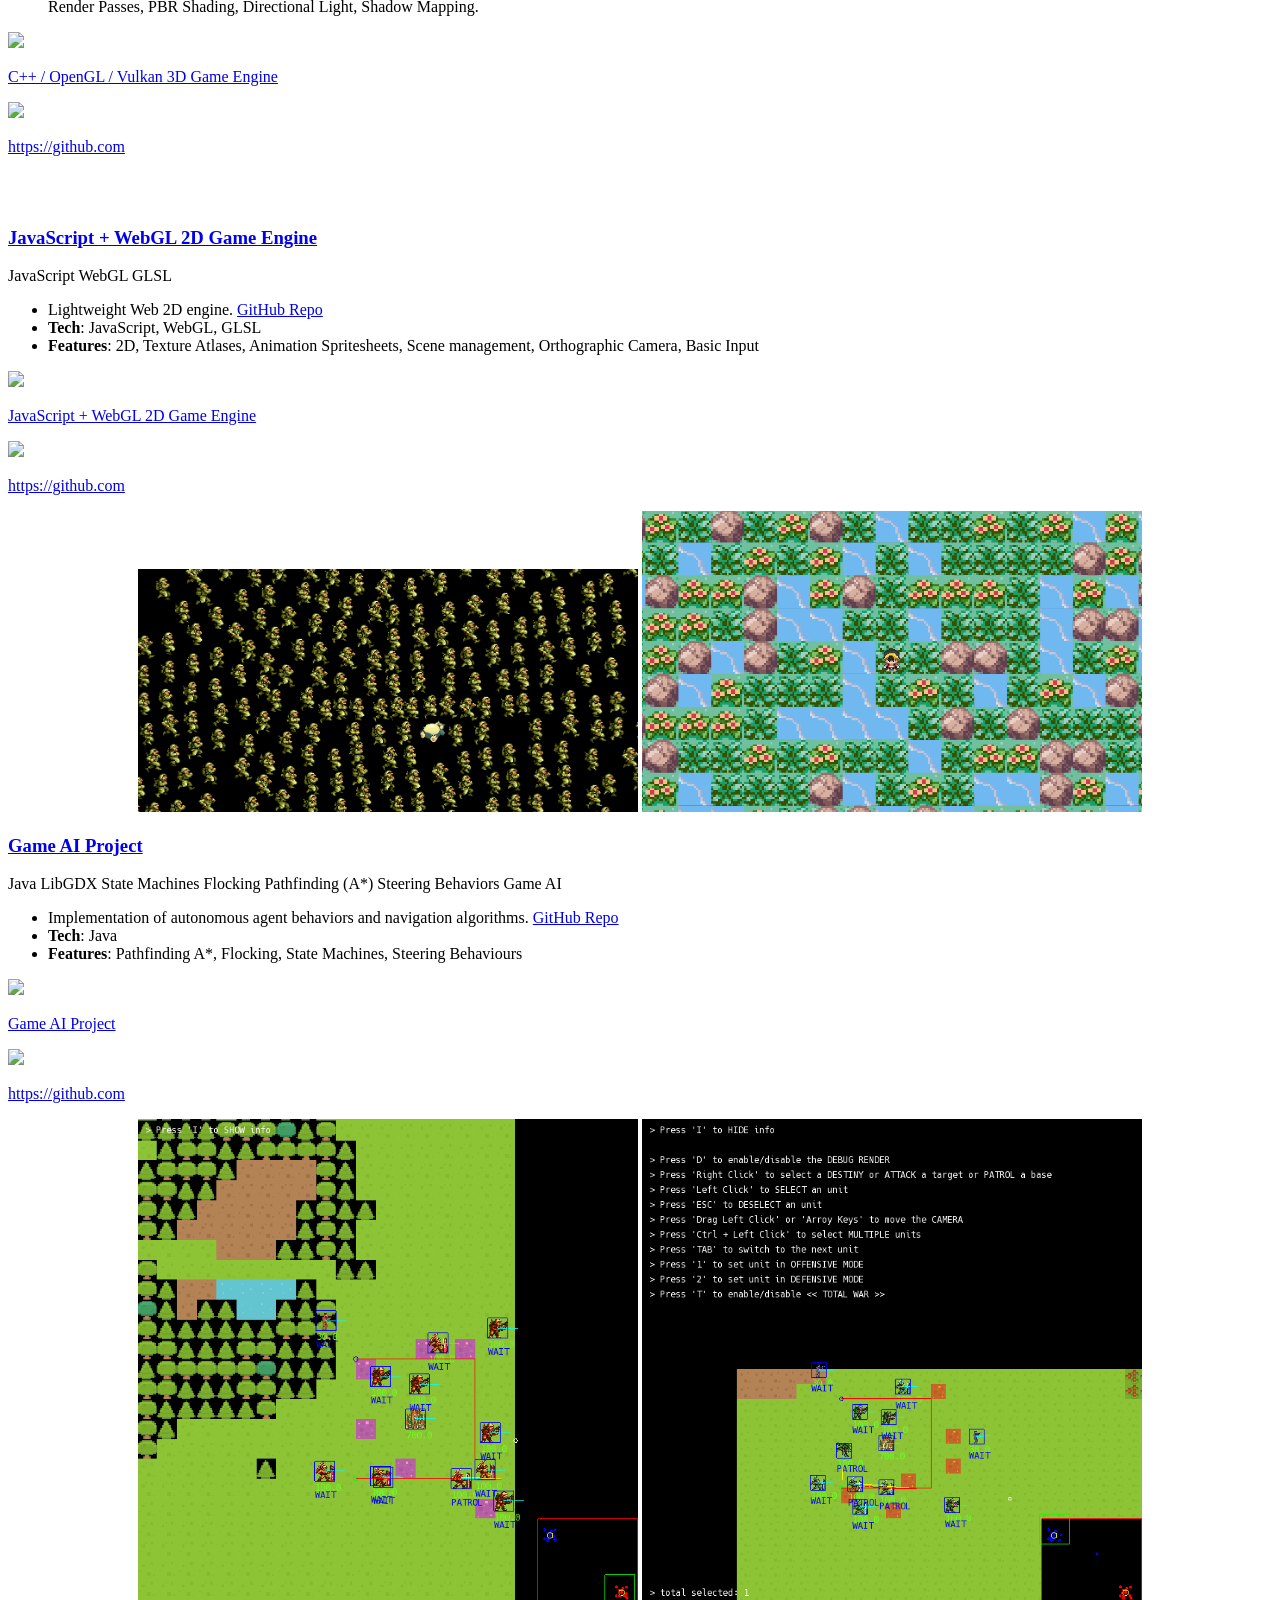
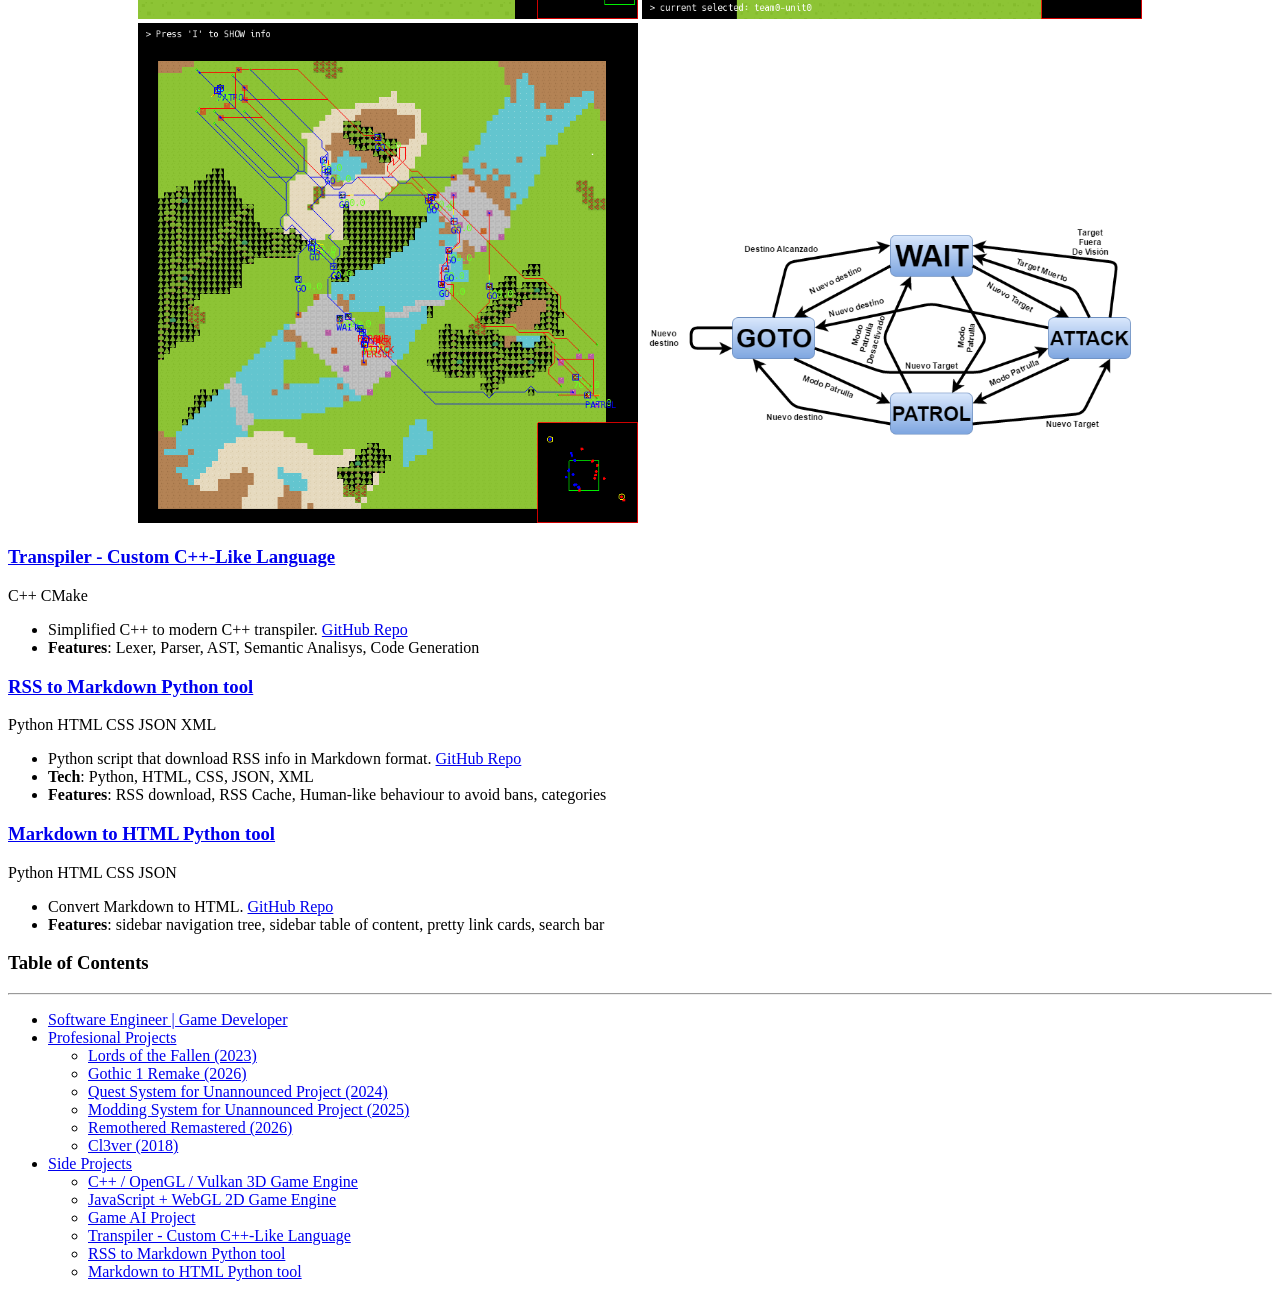
==== commit 9380d93b: "update portfolio" ====
--- a/index.html
+++ b/index.html
@@ -7,14 +7,13 @@
         <meta name="viewport" content="width=device-width, initial-scale=1.0">
         <meta name="keywords" content="Software Engineer, Games Developer, Unreal Engine 5, UE5, Unreal Engine 4, UE4, C++, Modern C++, C++17, C++20, C++23, Unreal Blueprints, Gameplay Programmer, Systems Programmer, Software Architect, Lead Programmer, AAA Game Development, Console Integration, PS5, PlayStation 5, Xbox Series X, XSX, Steam, Unreal GAS, GAS, Gameplay Ability System, Modding System, Mutable System, Quests System, Save Game System, Serialization System, Networking, Multiplayer, Engine Programming, Graphics Developer, OpenGL, Vulkan, WebGL, GLSL, Shaders, Rendering, Wwise, Niagara, Animation Blueprints, Game Engine Development, Lords of the Fallen, Gothic Remake, AI, Artificial Intelligence, Pathfinding, A*, State Machines, Git, Perforce, Plastic SCM, Jenkins, CMake, Linux, Python, JavaScript, Java, PHP, Android Development, BSc Computer Science"><title>Adrian Egea | Portfolio</title>
         <meta name="robots" content="noai, noimageai" />
-        <base href="/portfolio/">
         
-        <link rel="stylesheet" href="base.css">
-        <link rel="stylesheet" href="portfolio.css">
+        <link rel="stylesheet" href="/portfolio/base.css">
+        <link rel="stylesheet" href="/portfolio/portfolio.css">
     </head>
 
     <body>
-    <header><h1 id="header_title"><a href="/"><img src="attachments/profile.jpeg" class="header-icon"> Adrian Egea</a></h1></header>
+    <header><h1 id="header_title"><a href="/portfolio/"><img src="attachments/profile.jpeg" class="header-icon"> Adrian Egea</a></h1></header>
     
     
     <div class="sidebar sidebar-right mobile"><details><summary class="sidebar-title">Table of Contents</summary><div class="toc">
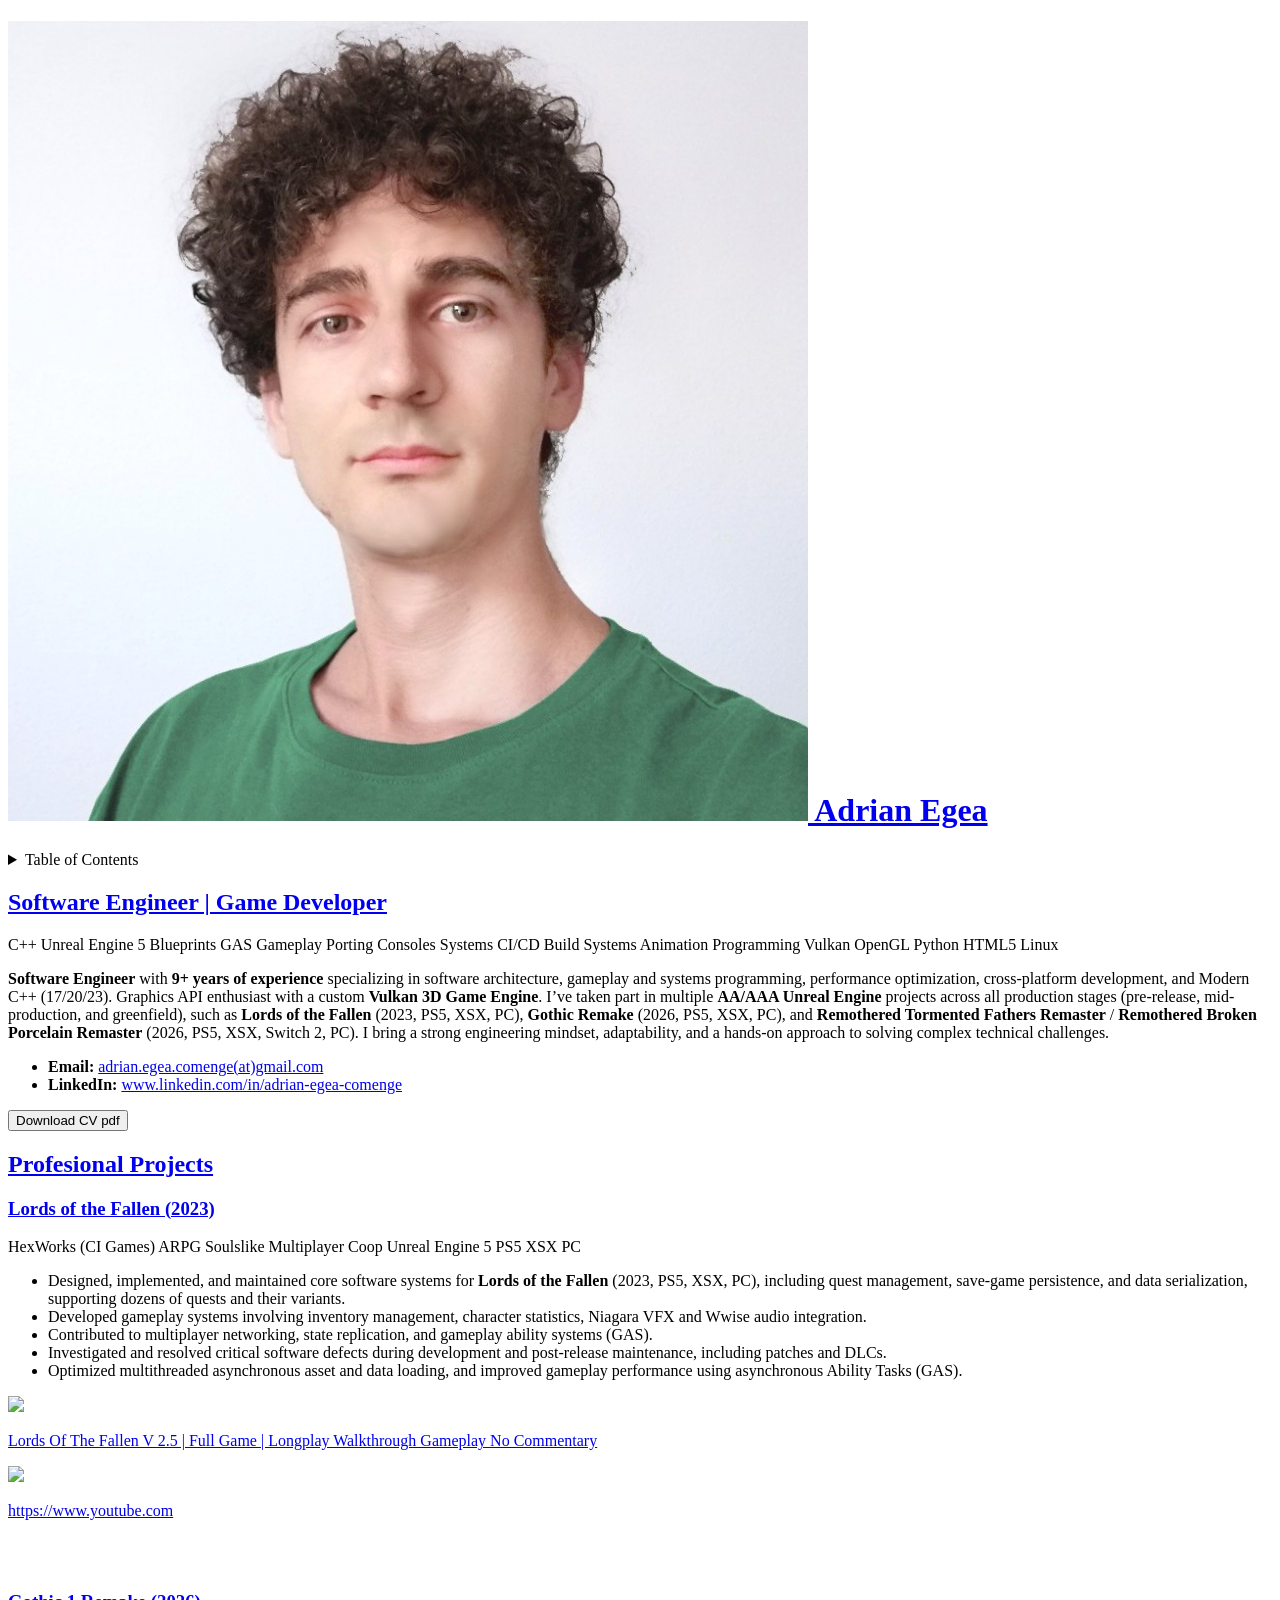
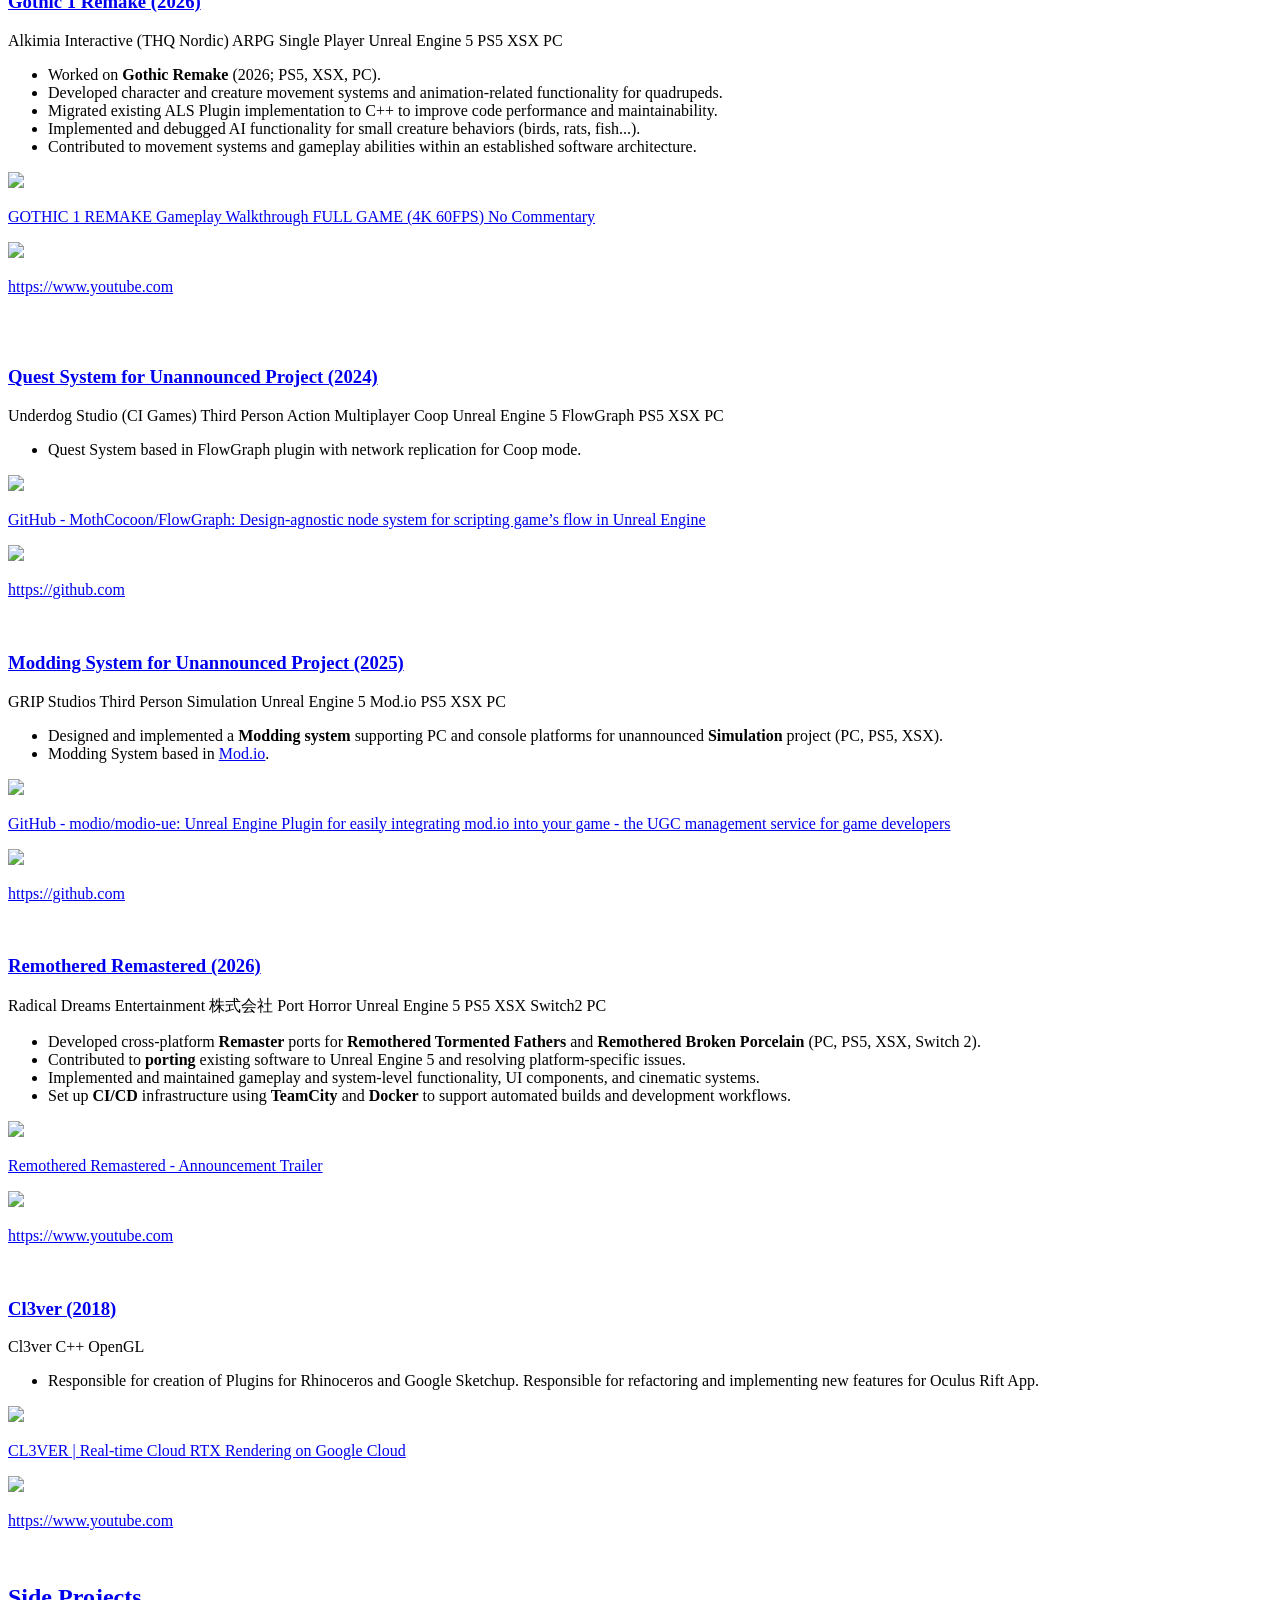
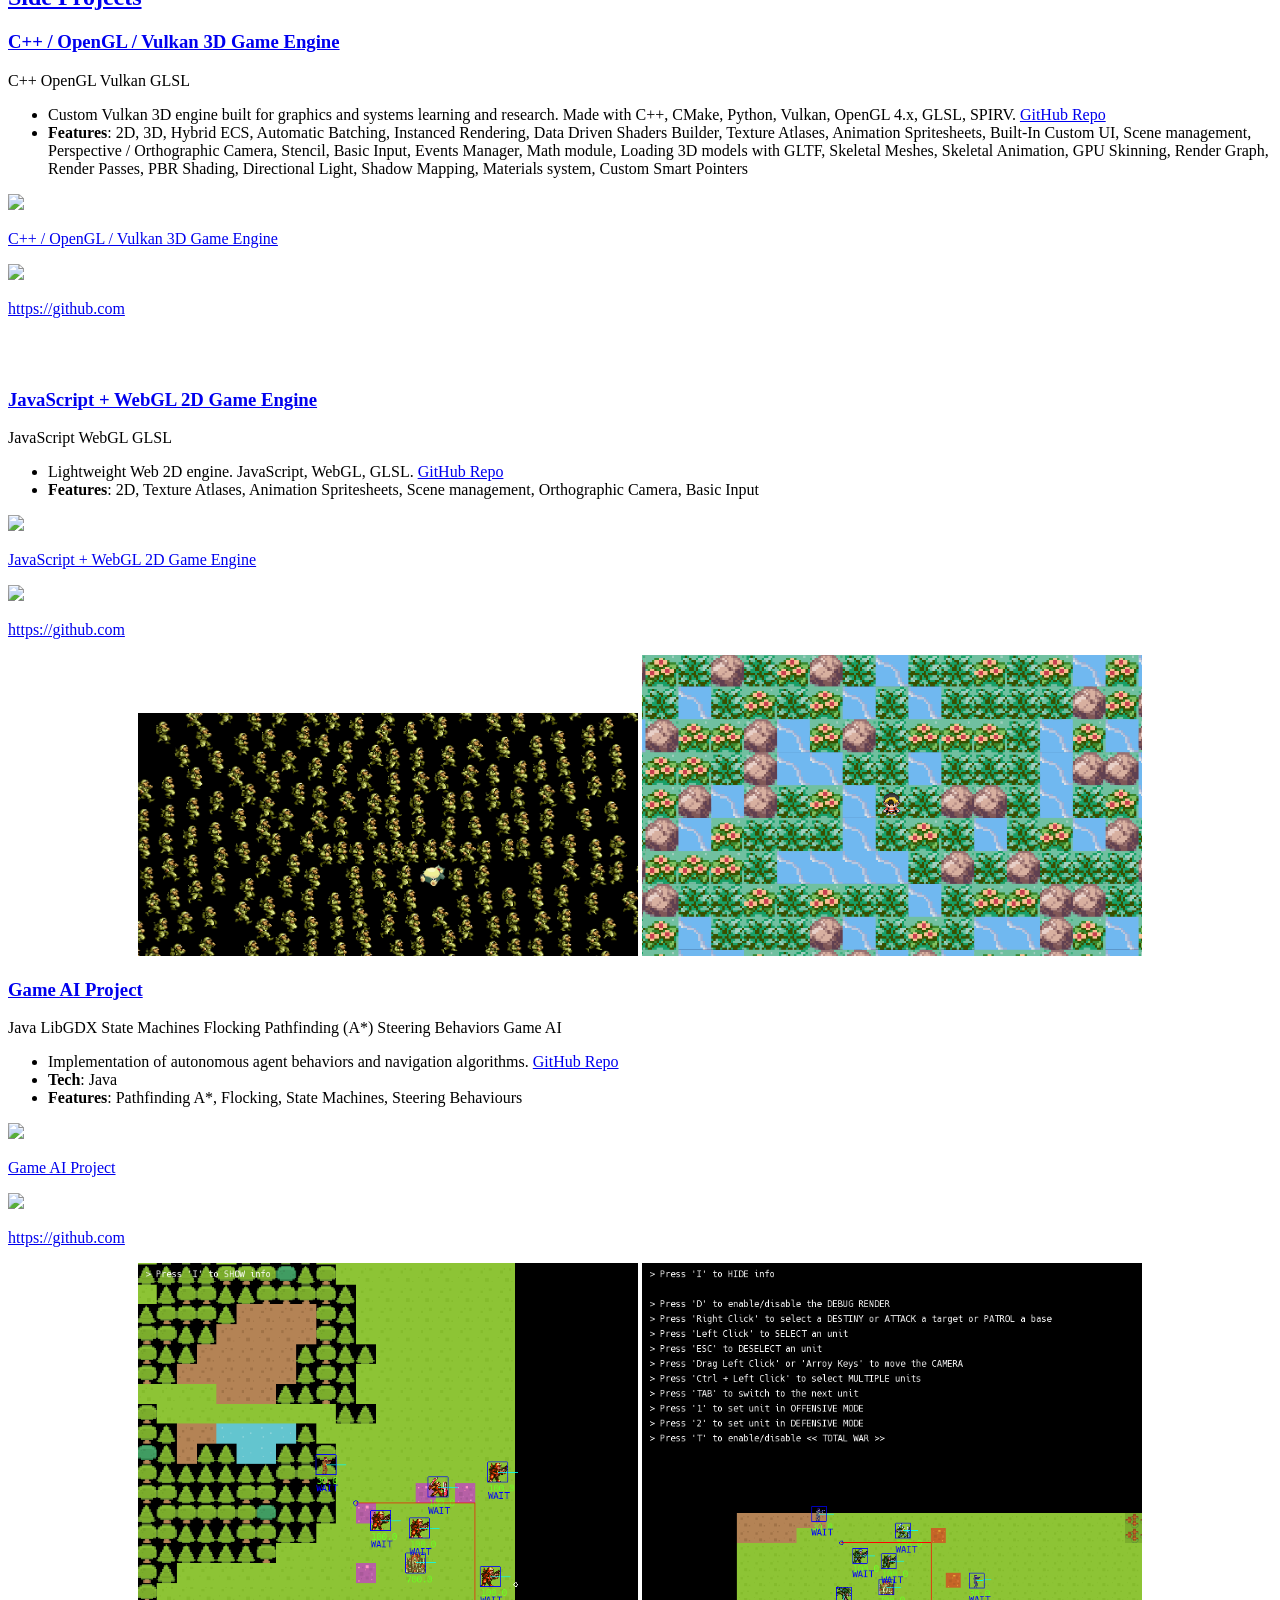
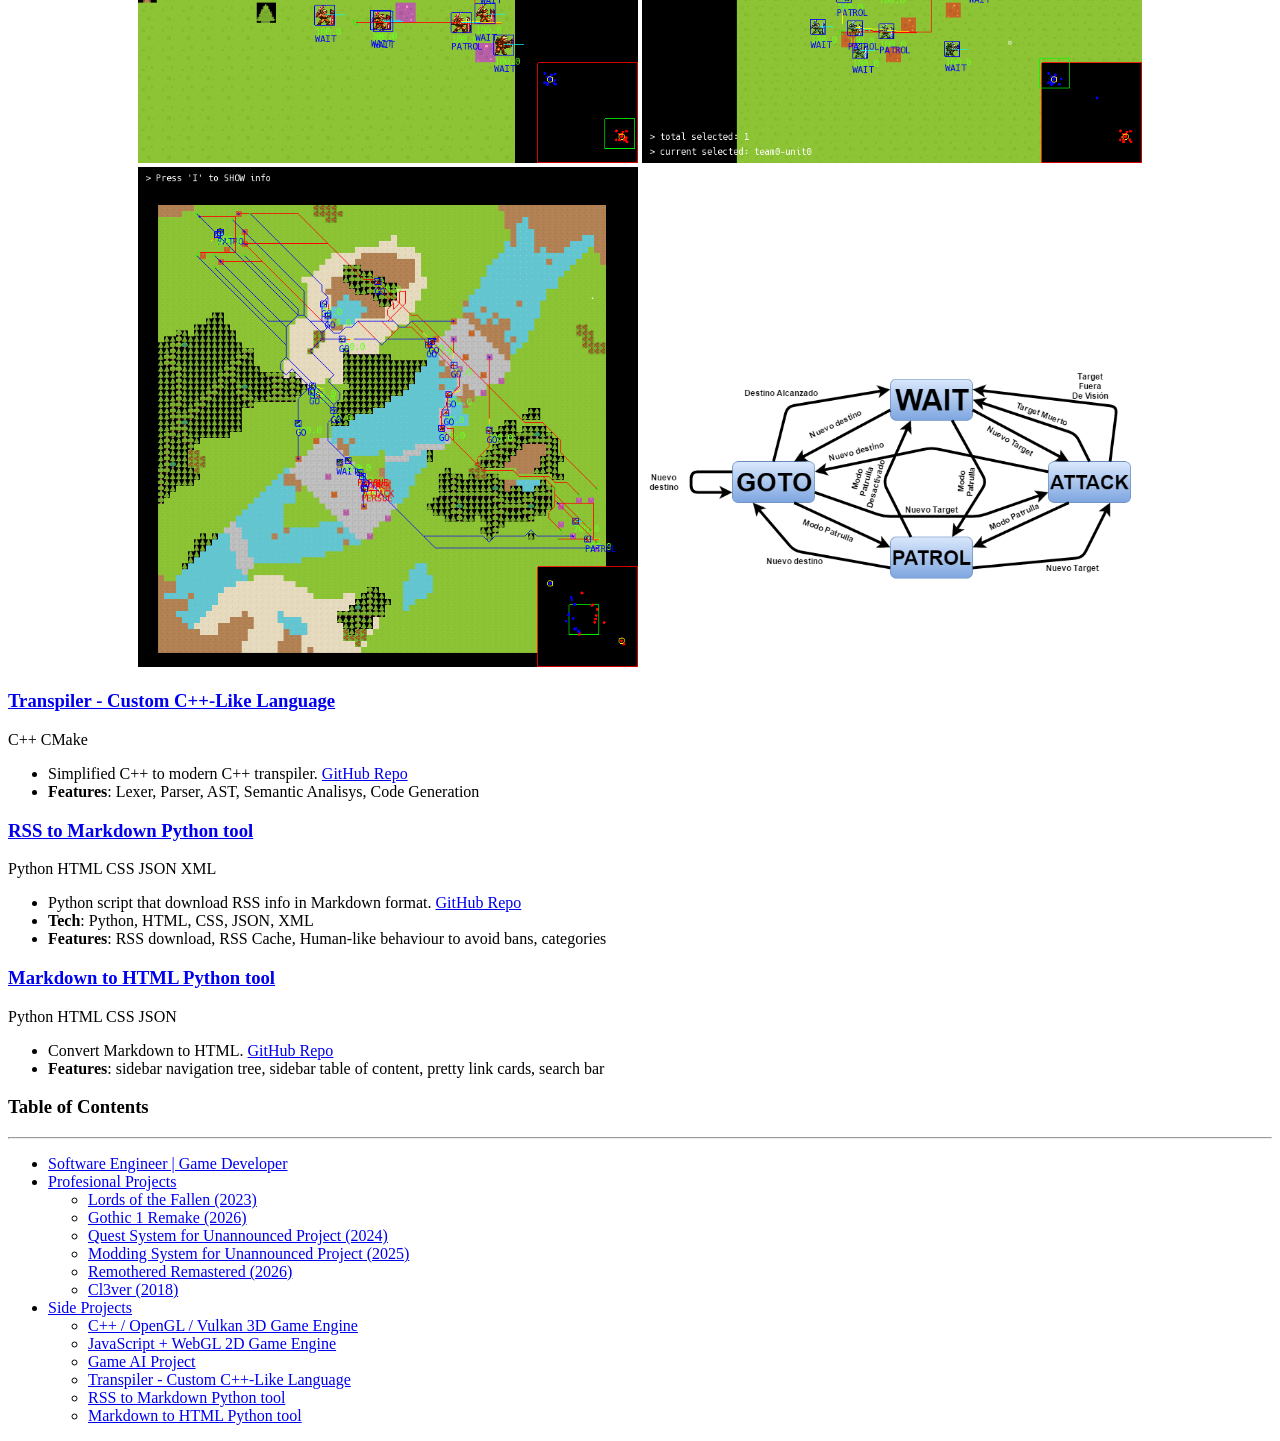
==== commit 94d026f8: "update portfolio" ====
--- a/index.html
+++ b/index.html
@@ -76,7 +76,11 @@
 <span class="badge badge-portfolio-secondary">XSX</span>
 <span class="badge badge-portfolio-secondary">PC</span></p>
 <ul>
-<li>Responsible for the Quest System, Save Game system, Serialization system, RPG features like items, stats, VFX/SFX/Wwise integration. Assisted with GAS abilities implementation and network replication for Coop mode. Identified and resolved critical gameplay bugs during development and post launch (patches and DLCs). Game optimization improving async loadings.</li>
+<li>Designed, implemented, and maintained core software systems for <strong>Lords of the Fallen</strong> (2023, PS5, XSX, PC), including quest management, save-game persistence, and data serialization, supporting dozens of quests and their variants.</li>
+<li>Developed gameplay systems involving inventory management, character statistics, Niagara VFX and Wwise audio integration.</li>
+<li>Contributed to multiplayer networking, state replication, and gameplay ability systems (GAS).</li>
+<li>Investigated and resolved critical software defects during development and post-release maintenance, including patches and DLCs.</li>
+<li>Optimized multithreaded asynchronous asset and data loading, and improved gameplay performance using asynchronous Ability Tasks (GAS).</li>
 </ul>
 <article class="card-container"><a href="https://www.youtube.com/watch?v=JsdvaonJiLk" target="_blank" rel="noopener noreferrer" class="card-link"><div class="card-image-container"><img src="https://img.youtube.com/vi/JsdvaonJiLk/hqdefault.jpg" loading="lazy"></div><div class="card-content"><p class="card-title">Lords Of The Fallen V 2.5 | Full Game | Longplay Walkthrough Gameplay No Commentary</p><div class="card-base-url-container"><img src="https://www.google.com/s2/favicons?sz=128&domain=www.youtube.com" class="card-favicon" loading="lazy"><p class="card-base-url">https://www.youtube.com</p></div></div></a></article>
 
@@ -102,7 +106,11 @@
 <span class="badge badge-portfolio-secondary">XSX</span>
 <span class="badge badge-portfolio-secondary">PC</span></p>
 <ul>
-<li>Responsible for the Character/Creatures Movement and Animation Blueprints. Ported Blueprint animation code to C++. Assisted with Bugfixing, small creatures AI, GAS movement abilities implementation.</li>
+<li>Worked on <strong>Gothic Remake</strong> (2026; PS5, XSX, PC).</li>
+<li>Developed character and creature movement systems and animation-related functionality for quadrupeds.</li>
+<li>Migrated existing ALS Plugin implementation to C++ to improve code performance and maintainability.</li>
+<li>Implemented and debugged AI functionality for small creature behaviors (birds, rats, fish...).</li>
+<li>Contributed to movement systems and gameplay abilities within an established software architecture.</li>
 </ul>
 <article class="card-container"><a href="https://www.youtube.com/watch?v=rtLSazl7pd8" target="_blank" rel="noopener noreferrer" class="card-link"><div class="card-image-container"><img src="https://img.youtube.com/vi/rtLSazl7pd8/hqdefault.jpg" loading="lazy"></div><div class="card-content"><p class="card-title">GOTHIC 1 REMAKE Gameplay Walkthrough FULL GAME (4K 60FPS) No Commentary</p><div class="card-base-url-container"><img src="https://www.google.com/s2/favicons?sz=128&domain=www.youtube.com" class="card-favicon" loading="lazy"><p class="card-base-url">https://www.youtube.com</p></div></div></a></article>
 
@@ -147,7 +155,8 @@
 <span class="badge badge-portfolio-secondary">XSX</span>
 <span class="badge badge-portfolio-secondary">PC</span></p>
 <ul>
-<li>Modding System based in <a href="https://mod.io/">Mod.io</a> for PC, PS5 and XSX.</li>
+<li>Designed and implemented a <strong>Modding system</strong> supporting PC and console platforms for unannounced <strong>Simulation</strong> project (PC, PS5, XSX).</li>
+<li>Modding System based in <a href="https://mod.io/">Mod.io</a>.</li>
 </ul>
 <article class="card-container"><a href="https://github.com/modio/modio-ue" target="_blank" rel="noopener noreferrer" class="card-link"><div class="card-image-container"><img src="https://opengraph.githubassets.com/1/modio/modio-ue" loading="lazy"></div><div class="card-content"><p class="card-title">GitHub - modio/modio-ue: Unreal Engine Plugin for easily integrating mod.io into your game - the UGC management service for game developers</p><div class="card-base-url-container"><img src="https://www.google.com/s2/favicons?sz=128&domain=github.com" class="card-favicon" loading="lazy"><p class="card-base-url">https://github.com</p></div></div></a></article>
 
@@ -166,8 +175,10 @@
 <span class="badge badge-portfolio-secondary">Switch2</span>
 <span class="badge badge-portfolio-secondary">PC</span></p>
 <ul>
-<li>Remothered Tormented Fathers and Remothered Broken Porcelain</li>
-<li>Consoles Porting (PS5, XSX, Switch2), Cinematics Programming, UI Programming, Gameplay and Systems, CI/CD Pipeline setup (TeamCity)</li>
+<li>Developed cross-platform <strong>Remaster</strong> ports for <strong>Remothered Tormented Fathers</strong> and <strong>Remothered Broken Porcelain</strong> (PC, PS5, XSX, Switch 2).</li>
+<li>Contributed to <strong>porting</strong> existing software to Unreal Engine 5 and resolving platform-specific issues.</li>
+<li>Implemented and maintained gameplay and system-level functionality, UI components, and cinematic systems.</li>
+<li>Set up <strong>CI/CD</strong> infrastructure using <strong>TeamCity</strong> and <strong>Docker</strong> to support automated builds and development workflows.</li>
 </ul>
 <article class="card-container"><a href="https://www.youtube.com/watch?v=Ju3fe6C96uA" target="_blank" rel="noopener noreferrer" class="card-link"><div class="card-image-container"><img src="https://img.youtube.com/vi/Ju3fe6C96uA/hqdefault.jpg" loading="lazy"></div><div class="card-content"><p class="card-title">Remothered Remastered - Announcement Trailer</p><div class="card-base-url-container"><img src="https://www.google.com/s2/favicons?sz=128&domain=www.youtube.com" class="card-favicon" loading="lazy"><p class="card-base-url">https://www.youtube.com</p></div></div></a></article>
 
@@ -199,9 +210,8 @@
 <span class="badge badge-portfolio-secondary">Vulkan</span>
 <span class="badge badge-portfolio-secondary">GLSL</span></p>
 <ul>
-<li>Custom Vulkan 3D engine built for graphics and systems learning and research. <a href="https://github.com/adrianensis/ForestEngine">GitHub Repo</a></li>
-<li><strong>Tech</strong>: C++, CMake, Python, Vulkan, OpenGL 4.x, GLSL, SPIRV</li>
-<li><strong>Features</strong>: 2D, 3D, Hybrid ECS, Automatic Batching, Instanced Rendering, Data Driven Shaders Builder, Texture Atlases, Animation Spritesheets, Built-In Custom UI, Scene management, Perspective / Orthographic Camera, Stencil, Basic Input, Events Manger, Math module, Loading 3D models with GLTF, Skeletal Meshes, Skeletal Animation, GPU Skinning, Render Graph, Render Passes, PBR Shading, Directional Light, Shadow Mapping.</li>
+<li>Custom Vulkan 3D engine built for graphics and systems learning and research. Made with C++, CMake, Python, Vulkan, OpenGL 4.x, GLSL, SPIRV. <a href="https://github.com/adrianensis/ForestEngine">GitHub Repo</a></li>
+<li><strong>Features</strong>: 2D, 3D, Hybrid ECS, Automatic Batching, Instanced Rendering, Data Driven Shaders Builder, Texture Atlases, Animation Spritesheets, Built-In Custom UI, Scene management, Perspective / Orthographic Camera, Stencil, Basic Input, Events Manager, Math module, Loading 3D models with GLTF, Skeletal Meshes, Skeletal Animation, GPU Skinning, Render Graph, Render Passes, PBR Shading, Directional Light, Shadow Mapping, Materials system, Custom Smart Pointers</li>
 </ul>
 <article class="card-container"><a href="https://github.com/adrianensis/ForestEngine" target="_blank" rel="noopener noreferrer" class="card-link"><div class="card-image-container"><img src="https://opengraph.githubassets.com/1/adrianensis/ForestEngine" loading="lazy"></div><div class="card-content"><p class="card-title">C++ / OpenGL / Vulkan 3D Game Engine</p><div class="card-base-url-container"><img src="https://www.google.com/s2/favicons?sz=128&domain=github.com" class="card-favicon" loading="lazy"><p class="card-base-url">https://github.com</p></div></div></a></article>
 
@@ -224,8 +234,7 @@
 <span class="badge badge-portfolio-secondary">WebGL</span>
 <span class="badge badge-portfolio-secondary">GLSL</span></p>
 <ul>
-<li>Lightweight Web 2D engine. <a href="https://github.com/adrianensis/ThiefEngine">GitHub Repo</a></li>
-<li><strong>Tech</strong>: JavaScript, WebGL, GLSL</li>
+<li>Lightweight Web 2D engine. JavaScript, WebGL, GLSL. <a href="https://github.com/adrianensis/ThiefEngine">GitHub Repo</a></li>
 <li><strong>Features</strong>: 2D, Texture Atlases, Animation Spritesheets, Scene management, Orthographic Camera, Basic Input</li>
 </ul>
 <article class="card-container"><a href="https://github.com/adrianensis/ThiefEngine" target="_blank" rel="noopener noreferrer" class="card-link"><div class="card-image-container"><img src="https://opengraph.githubassets.com/1/adrianensis/ThiefEngine" loading="lazy"></div><div class="card-content"><p class="card-title">JavaScript + WebGL 2D Game Engine</p><div class="card-base-url-container"><img src="https://www.google.com/s2/favicons?sz=128&domain=github.com" class="card-favicon" loading="lazy"><p class="card-base-url">https://github.com</p></div></div></a></article>
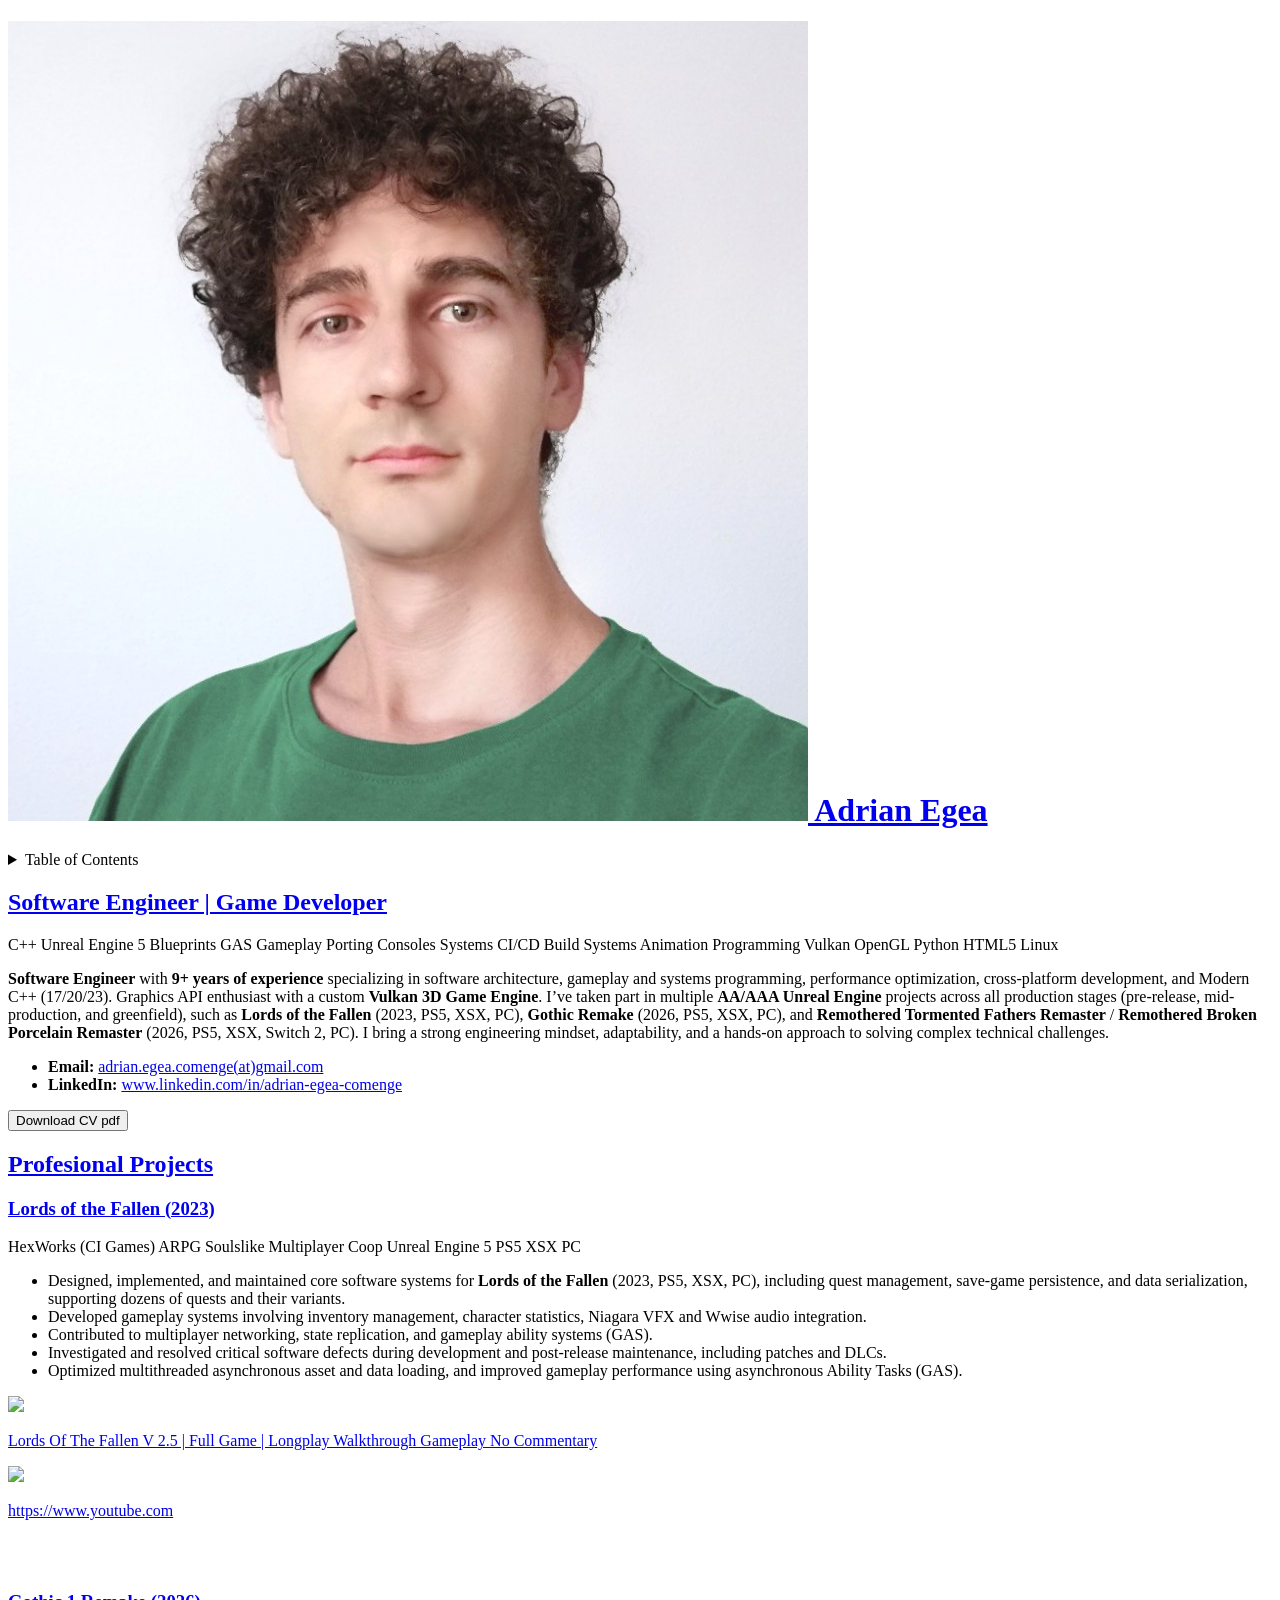
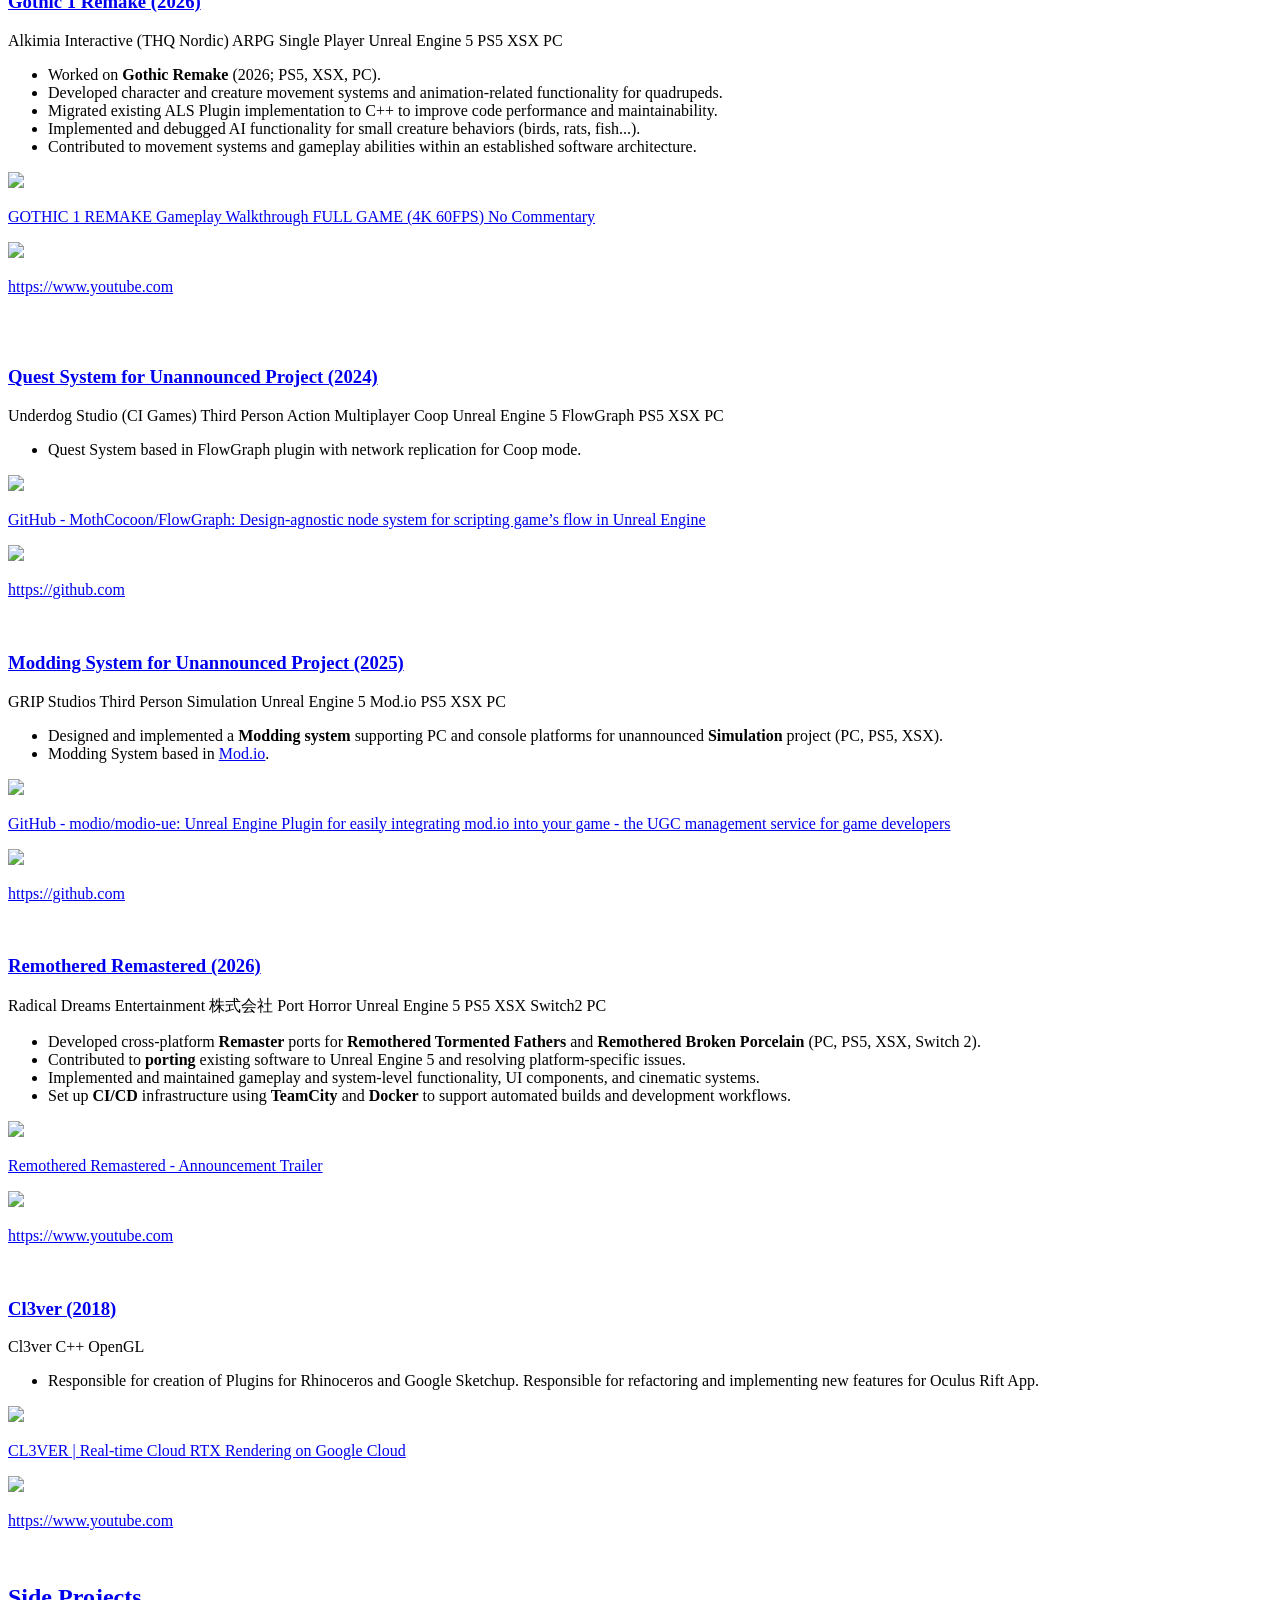
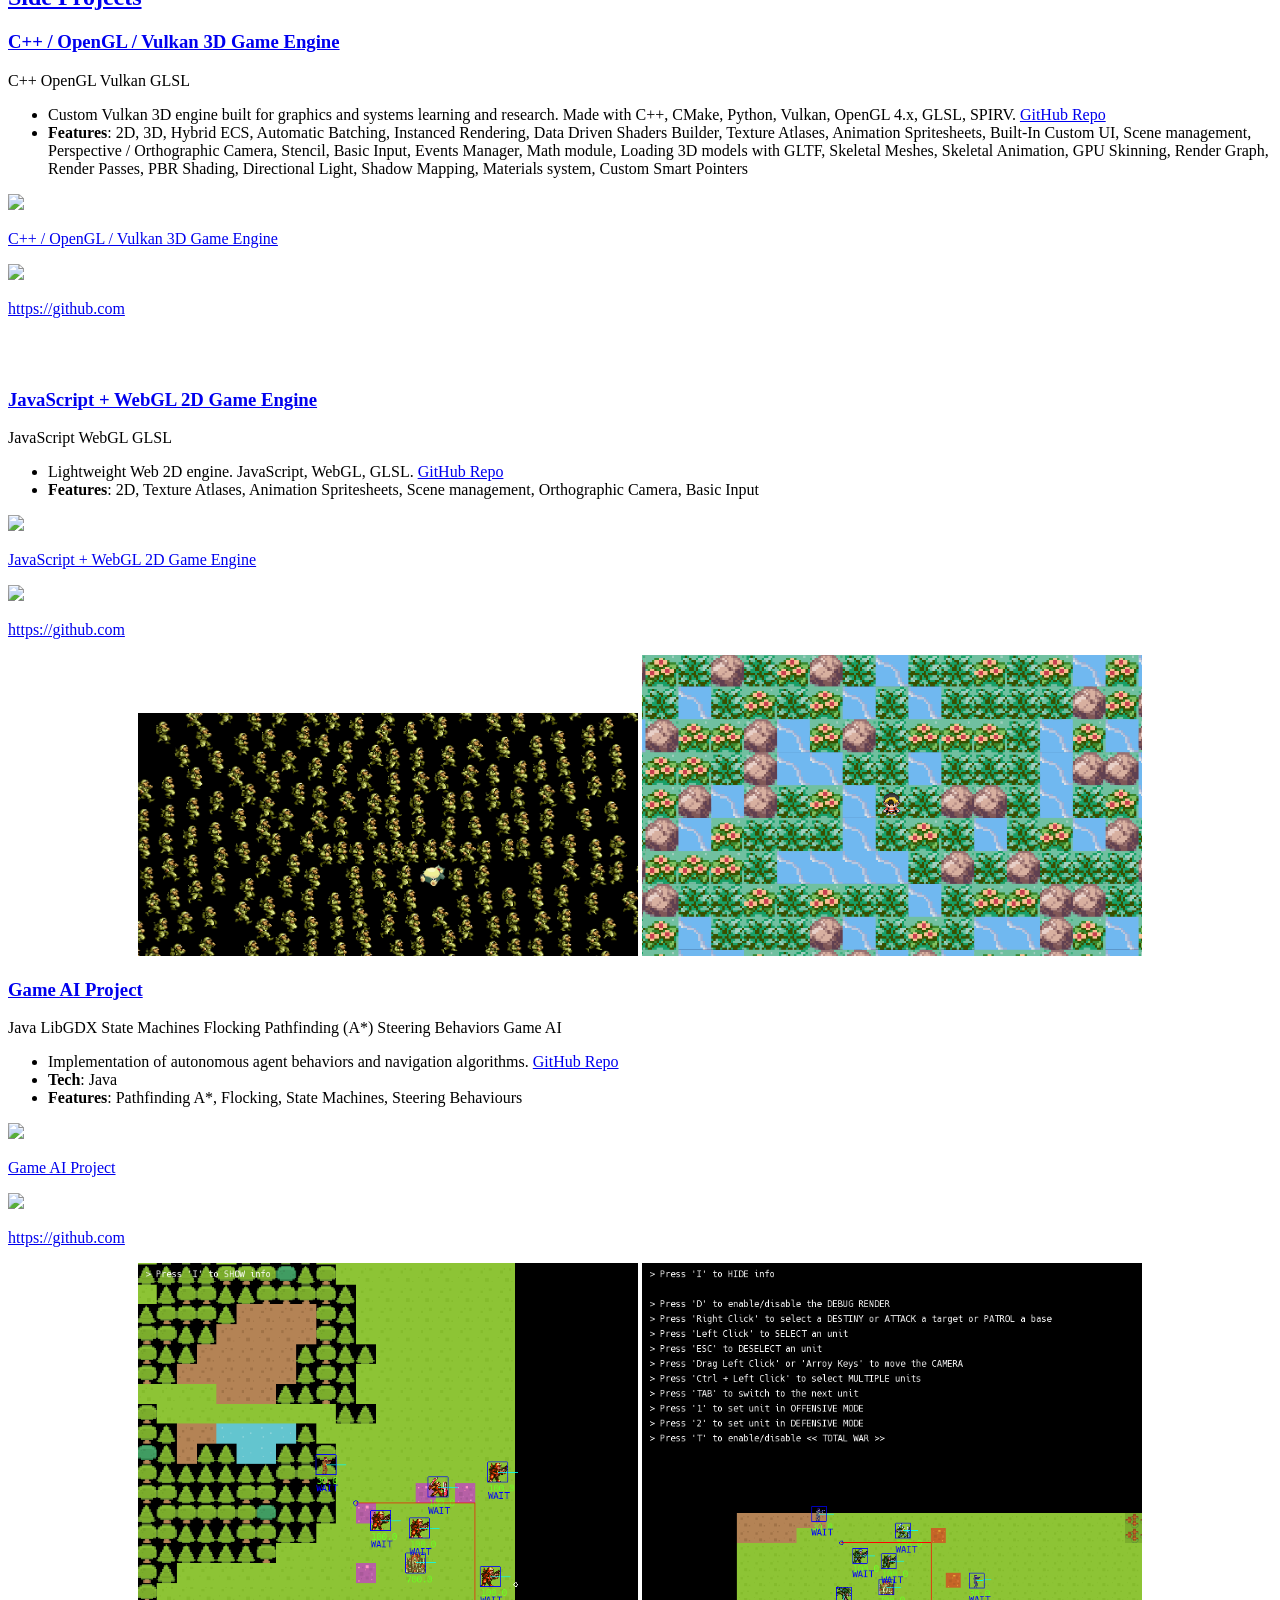
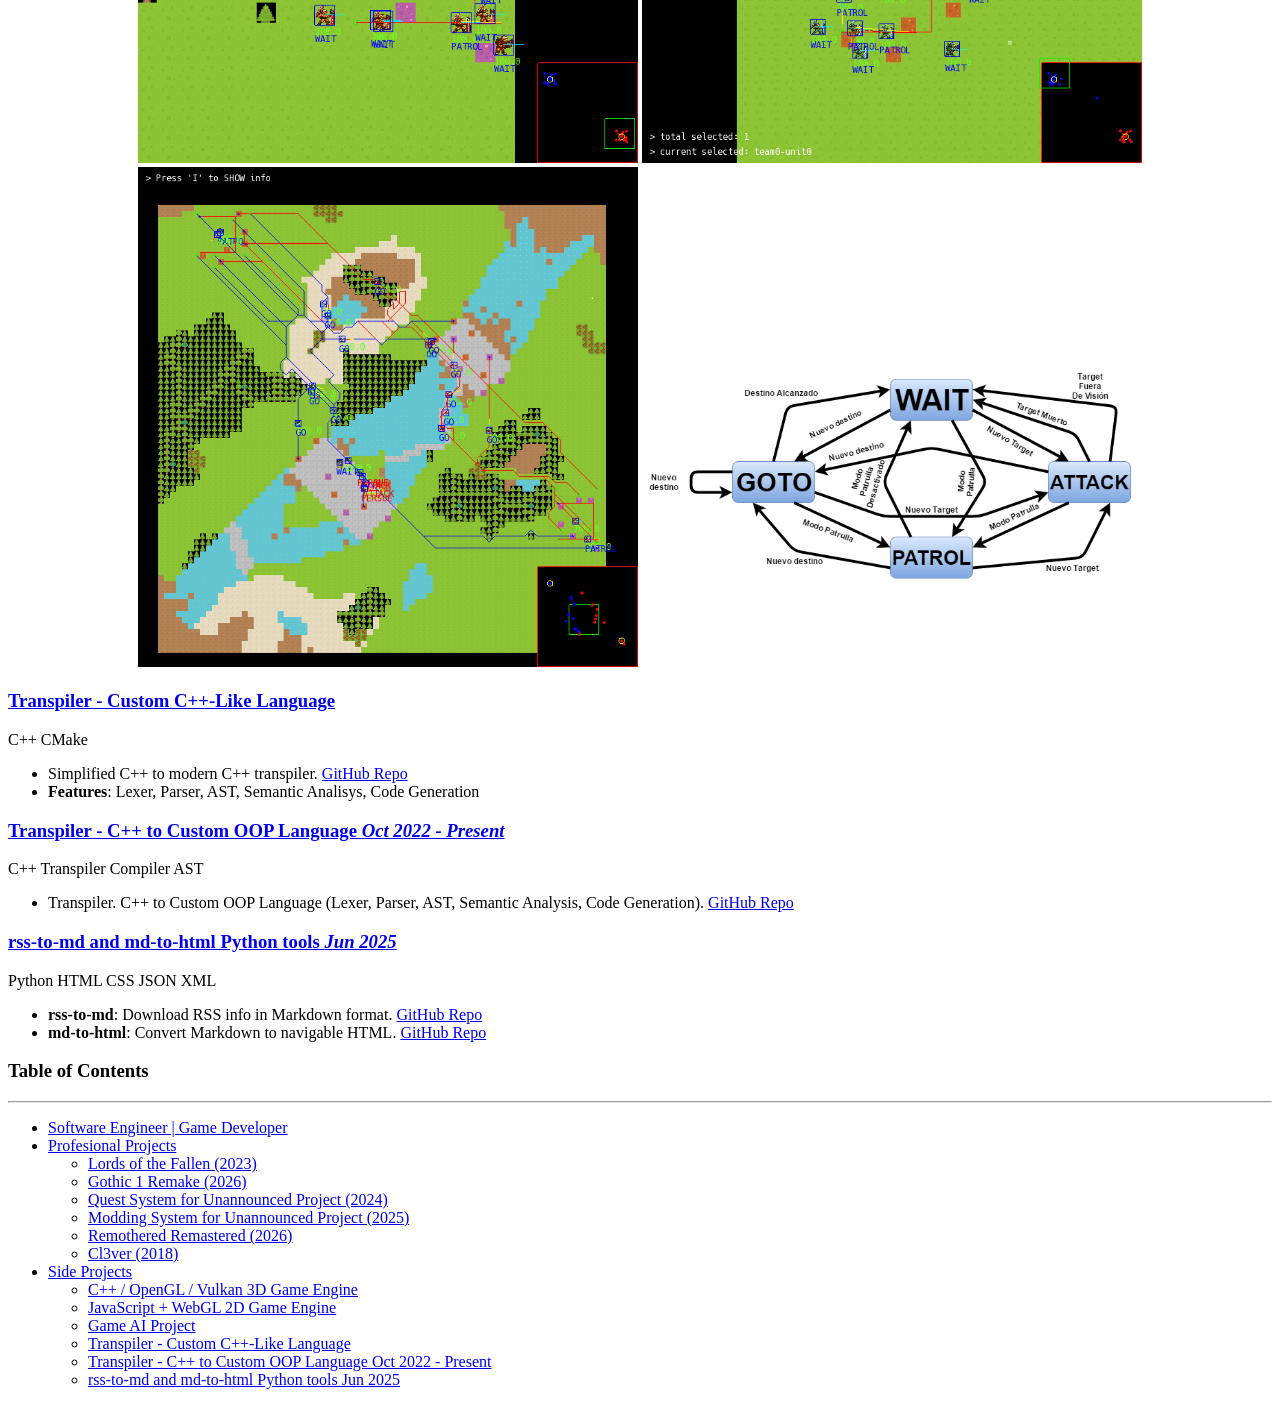
==== commit 0b6df3e5: "update portfolio" ====
--- a/index.html
+++ b/index.html
@@ -33,8 +33,8 @@
 <li><a href="#javascript-webgl-2d-game-engine">JavaScript + WebGL 2D Game Engine</a></li>
 <li><a href="#game-ai-project">Game AI Project</a></li>
 <li><a href="#transpiler-custom-c-like-language">Transpiler - Custom C++-Like Language</a></li>
-<li><a href="#rss-to-markdown-python-tool">RSS to Markdown Python tool</a></li>
-<li><a href="#markdown-to-html-python-tool">Markdown to HTML Python tool</a></li>
+<li><a href="#transpiler-c-to-custom-oop-language-oct-2022-present">Transpiler - C++ to Custom OOP Language Oct 2022 - Present</a></li>
+<li><a href="#rss-to-md-and-md-to-html-python-tools-jun-2025">rss-to-md and md-to-html Python tools Jun 2025</a></li>
 </ul>
 </li>
 </ul>
@@ -273,25 +273,23 @@
 <li>Simplified C++ to modern C++ transpiler. <a href="https://www.google.com/search?q=https://github.com/adrianensis/Compiler">GitHub Repo</a></li>
 <li><strong>Features</strong>: Lexer, Parser, AST, Semantic Analisys, Code Generation</li>
 </ul>
-<h3 id="rss-to-markdown-python-tool"><a href="#rss-to-markdown-python-tool">RSS to Markdown Python tool</a></h3>
+<h3 id="transpiler-c-to-custom-oop-language-oct-2022-present"><a href="#transpiler---c-to-custom-oop-language-oct-2022---present">Transpiler - C++ to Custom OOP Language <em>Oct 2022 - Present</em></a></h3>
+<p><span class="badge badge-portfolio-secondary">C++</span>
+<span class="badge badge-portfolio-secondary">Transpiler</span>
+<span class="badge badge-portfolio-secondary">Compiler</span>
+<span class="badge badge-portfolio-secondary">AST</span></p>
+<ul>
+<li>Transpiler. C++ to Custom OOP Language (Lexer, Parser, AST, Semantic Analysis, Code Generation). <a href="https://github.com/adrianensis/Compiler">GitHub Repo</a></li>
+</ul>
+<h3 id="rss-to-md-and-md-to-html-python-tools-jun-2025"><a href="#rss-to-md-and-md-to-html-python-tools-jun-2025">rss-to-md and md-to-html Python tools <em>Jun 2025</em></a></h3>
 <p><span class="badge badge-portfolio-secondary">Python</span>
 <span class="badge badge-portfolio-secondary">HTML</span>
 <span class="badge badge-portfolio-secondary">CSS</span>
 <span class="badge badge-portfolio-secondary">JSON</span>
 <span class="badge badge-portfolio-secondary">XML</span></p>
 <ul>
-<li>Python script that download RSS info in Markdown format. <a href="https://www.google.com/search?q=https://github.com/adrianensis/rss-to-md">GitHub Repo</a></li>
-<li><strong>Tech</strong>: Python, HTML, CSS, JSON, XML</li>
-<li><strong>Features</strong>: RSS download, RSS Cache, Human-like behaviour to avoid bans, categories</li>
-</ul>
-<h3 id="markdown-to-html-python-tool"><a href="#markdown-to-html-python-tool">Markdown to HTML Python tool</a></h3>
-<p><span class="badge badge-portfolio-secondary">Python</span>
-<span class="badge badge-portfolio-secondary">HTML</span>
-<span class="badge badge-portfolio-secondary">CSS</span>
-<span class="badge badge-portfolio-secondary">JSON</span></p>
-<ul>
-<li>Convert Markdown to HTML. <a href="https://www.google.com/search?q=https://github.com/adrianensis/md-to-html">GitHub Repo</a></li>
-<li><strong>Features</strong>: sidebar navigation tree, sidebar table of content, pretty link cards, search bar</li>
+<li><strong>rss-to-md</strong>: Download RSS info in Markdown format. <a href="https://github.com/adrianensis/rss-to-md">GitHub Repo</a></li>
+<li><strong>md-to-html</strong>: Convert Markdown to navigable HTML. <a href="https://github.com/adrianensis/md-to-html">GitHub Repo</a></li>
 </ul></main>
     <div class="sidebar sidebar-right desktop"><h3 class="sidebar-title">Table of Contents</h3><hr><div class="toc">
 <ul>
@@ -310,8 +308,8 @@
 <li><a href="#javascript-webgl-2d-game-engine">JavaScript + WebGL 2D Game Engine</a></li>
 <li><a href="#game-ai-project">Game AI Project</a></li>
 <li><a href="#transpiler-custom-c-like-language">Transpiler - Custom C++-Like Language</a></li>
-<li><a href="#rss-to-markdown-python-tool">RSS to Markdown Python tool</a></li>
-<li><a href="#markdown-to-html-python-tool">Markdown to HTML Python tool</a></li>
+<li><a href="#transpiler-c-to-custom-oop-language-oct-2022-present">Transpiler - C++ to Custom OOP Language Oct 2022 - Present</a></li>
+<li><a href="#rss-to-md-and-md-to-html-python-tools-jun-2025">rss-to-md and md-to-html Python tools Jun 2025</a></li>
 </ul>
 </li>
 </ul>
